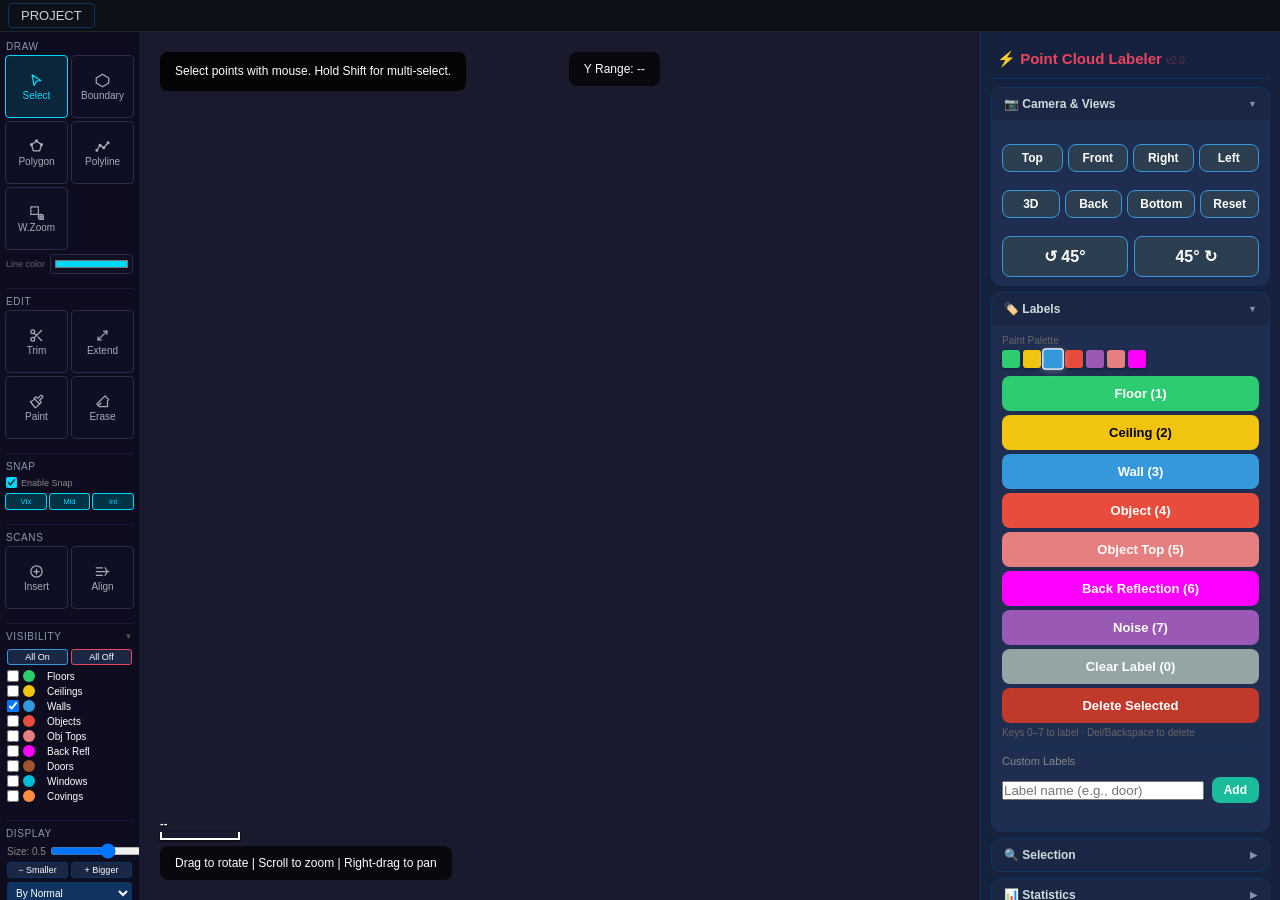
==== tools/server/PointCloudLabeler.html @ 6cadb37b "Replace vertex dots with circle+center-dot sprites Each guide vertex is now a canvas-rendered circle" ====
<!DOCTYPE html>
<html lang="en">
<head>
    <meta charset="UTF-8">
    <meta name="viewport" content="width=device-width, initial-scale=1.0">
    <title>LiDAR Point Cloud Labeler v2.0</title>
    <style>
        * { margin: 0; padding: 0; box-sizing: border-box; }
        body {
            font-family: -apple-system, BlinkMacSystemFont, 'Segoe UI', Roboto, sans-serif;
            background: #1a1a2e;
            color: #fff;
            overflow: hidden;
        }
        #container { display: flex; height: calc(100vh - 32px); }

        /* ── Top Menu Bar ─────────────────────────────────────────── */
        #top-menu-bar {
            height: 32px;
            background: #0d1117;
            border-bottom: 1px solid #21262d;
            display: flex;
            align-items: center;
            padding: 0 4px;
            font-size: 13px;
            user-select: none;
            z-index: 600;
        }
        .menu-item {
            position: relative;
            padding: 4px 12px;
            color: #c9d1d9;
            cursor: pointer;
            border-radius: 4px;
        }
        .menu-item:hover, .menu-item.open {
            background: #21262d;
            color: #fff;
        }
        .menu-dropdown {
            display: none;
            position: absolute;
            top: 100%;
            left: 0;
            min-width: 220px;
            background: #161b22;
            border: 1px solid #30363d;
            border-radius: 6px;
            padding: 4px 0;
            box-shadow: 0 8px 24px rgba(0,0,0,0.5);
            z-index: 700;
        }
        .menu-item.open .menu-dropdown { display: block; }
        .menu-dropdown-item {
            display: flex;
            justify-content: space-between;
            align-items: center;
            padding: 6px 16px;
            color: #c9d1d9;
            cursor: pointer;
            font-size: 12px;
            white-space: nowrap;
        }
        .menu-dropdown-item:hover { background: #1f6feb; color: #fff; }
        .menu-dropdown-item:active { background: #1a5ccf; }
        .menu-dropdown-item .shortcut { color: #6e7681; font-size: 11px; margin-left: 24px; }
        .menu-dropdown-item:hover .shortcut { color: rgba(255,255,255,0.7); }
        .menu-sep { height: 1px; background: #21262d; margin: 4px 0; }
        .menu-dropdown-item.disabled { color: #484f58; pointer-events: none; }

        /* ── Drawing context menu ─────────────────────────────────── */
        #draw-ctx-menu {
            display: none;
            position: fixed;
            background: #161b22;
            border: 1px solid #30363d;
            border-radius: 6px;
            padding: 4px 0;
            z-index: 800;
            box-shadow: 0 6px 20px rgba(0,0,0,0.6);
            min-width: 160px;
        }
        #draw-ctx-menu .ctx-item {
            padding: 7px 16px;
            font-size: 12px;
            color: #c9d1d9;
            cursor: pointer;
        }
        #draw-ctx-menu .ctx-item:hover { background: #1f6feb; color: #fff; }
        #draw-ctx-menu .ctx-sep { height: 1px; background: #21262d; margin: 3px 0; }

        /* ── Window zoom rectangle ─────────────────────────────────── */
        #wz-rect {
            display: none;
            position: fixed;
            border: 2px dashed #00d9ff;
            background: rgba(0,217,255,0.08);
            pointer-events: none;
            z-index: 500;
        }
        #viewer { flex: 1; position: relative; }
        #sidebar {
            width: 300px;
            background: #16213e;
            padding: 20px;
            overflow-y: auto;
            border-left: 1px solid #0f3460;
        }
        h1 { font-size: 18px; margin-bottom: 20px; color: #e94560; }
        h2 { font-size: 14px; margin: 20px 0 10px; color: #888; text-transform: uppercase; }

        .btn {
            display: block;
            width: 100%;
            padding: 10px;
            margin: 6px 0;
            border: none;
            border-radius: 8px;
            cursor: pointer;
            font-size: 13px;
            font-weight: 600;
            transition: transform 0.1s, box-shadow 0.1s;
        }
        .btn:hover { transform: translateY(-2px); box-shadow: 0 4px 12px rgba(0,0,0,0.3); }
        .btn:active { transform: translateY(0); }
        .btn-small {
            display: inline-block;
            width: auto;
            padding: 6px 12px;
            margin: 3px;
            font-size: 12px;
        }

        .btn-floor { background: #2ecc71; color: #fff; }
        .btn-ceiling { background: #f1c40f; color: #000; }
        .btn-wall { background: #3498db; color: #fff; }
        .btn-object { background: #e74c3c; color: #fff; }
        .btn-objecttop { background: #e68080; color: #fff; }
        .btn-backreflection { background: #ff00ff; color: #fff; }
        .btn-noise { background: #9b59b6; color: #fff; }
        .btn-unlabeled { background: #95a5a6; color: #fff; }
        .btn-custom { background: #1abc9c; color: #fff; }

        .btn-action { background: #0f3460; color: #fff; border: 1px solid #e94560; }
        .btn-view { background: #2c3e50; color: #fff; border: 1px solid #3498db; }
        .btn-file { background: #e94560; color: #fff; }
        .btn-delete { background: #c0392b; color: #fff; }

        .stats {
            background: #0f3460;
            padding: 12px;
            border-radius: 8px;
            margin: 15px 0;
            font-size: 12px;
        }
        .stats div {
            display: flex;
            justify-content: space-between;
            padding: 4px 0;
            border-bottom: 1px solid #16213e;
        }
        .stats div:last-child { border: none; }

        .color-dot {
            display: inline-block;
            width: 12px;
            height: 12px;
            border-radius: 50%;
            margin-right: 8px;
        }

        #dropzone {
            border: 2px dashed #e94560;
            border-radius: 12px;
            padding: 20px;
            text-align: center;
            margin-bottom: 15px;
            cursor: pointer;
            transition: background 0.2s;
        }
        #dropzone:hover { background: rgba(233, 69, 96, 0.1); }
        #dropzone.dragover { background: rgba(233, 69, 96, 0.2); }

        #info {
            position: absolute;
            bottom: 20px;
            left: 20px;
            background: rgba(0,0,0,0.7);
            padding: 10px 15px;
            border-radius: 8px;
            font-size: 12px;
        }

        #selection-info {
            position: absolute;
            top: 20px;
            left: 20px;
            background: rgba(0,0,0,0.85);
            padding: 10px 15px;
            border-radius: 8px;
            font-size: 12px;
            max-width: 320px;
            line-height: 1.6;
        }
        #selection-info .diag-row {
            display: flex;
            justify-content: space-between;
            gap: 12px;
            border-bottom: 1px solid rgba(255,255,255,0.1);
            padding: 2px 0;
        }
        #selection-info .diag-row:last-child { border-bottom: none; }
        #selection-info .diag-key { color: #888; }
        #selection-info .diag-val { color: #fff; font-family: monospace; }
        #selection-info .diag-warn { color: #e74c3c; font-family: monospace; }
        #selection-info .diag-ok   { color: #2ecc71; font-family: monospace; }
        #diag-copy {
            margin-top: 6px;
            padding: 4px 10px;
            background: #0f3460;
            border: 1px solid #3498db;
            border-radius: 4px;
            color: #fff;
            font-size: 11px;
            cursor: pointer;
            width: 100%;
        }
        #diag-copy:hover { background: #3498db; }

        /* Orthographic view badge */
        #ortho-badge {
            position: absolute;
            top: 20px;
            left: 50%;
            transform: translateX(-50%);
            background: rgba(52,152,219,0.85);
            color: #fff;
            padding: 4px 14px;
            border-radius: 12px;
            font-size: 12px;
            font-weight: 600;
            display: none;
            pointer-events: auto;
            cursor: pointer;
            user-select: none;
            gap: 8px;
            align-items: center;
        }
        #ortho-badge:hover { background: rgba(52,152,219,1); }
        #view-lock-icon { font-size: 14px; }

        /* Scale bar */
        #scale-bar {
            position: absolute;
            bottom: 60px;
            left: 20px;
            display: flex;
            flex-direction: column;
            align-items: flex-start;
            gap: 3px;
            pointer-events: none;
        }
        #scale-bar-label {
            color: #fff;
            font-size: 11px;
            font-weight: 600;
            text-shadow: 0 1px 3px rgba(0,0,0,0.9);
        }
        #scale-bar-line {
            height: 8px;
            border: 2px solid #fff;
            border-top: none;
            box-shadow: 0 1px 3px rgba(0,0,0,0.9);
            min-width: 40px;
        }

        #height-info {
            position: absolute;
            top: 20px;
            right: 320px;
            background: rgba(0,0,0,0.7);
            padding: 10px 15px;
            border-radius: 8px;
            font-size: 12px;
        }

        .input-group {
            margin: 10px 0;
        }
        .input-group label {
            display: block;
            margin-bottom: 5px;
            font-size: 12px;
            color: #888;
        }
        .input-group input[type="text"],
        .input-group input[type="number"] {
            width: 100%;
            padding: 8px;
            border: 1px solid #0f3460;
            border-radius: 4px;
            background: #0f3460;
            color: #fff;
            font-size: 13px;
        }
        .input-group input[type="range"] {
            width: 100%;
        }
        .input-row {
            display: flex;
            gap: 8px;
            align-items: center;
        }
        .input-row input {
            flex: 1;
        }
        .input-row button {
            flex-shrink: 0;
        }

        .view-buttons {
            display: grid;
            grid-template-columns: repeat(4, 1fr);
            gap: 5px;
            margin: 10px 0;
        }

        .custom-labels-list {
            max-height: 120px;
            overflow-y: auto;
            margin: 10px 0;
        }
        .custom-label-item {
            display: flex;
            justify-content: space-between;
            align-items: center;
            padding: 5px 8px;
            background: #0f3460;
            border-radius: 4px;
            margin: 4px 0;
            font-size: 12px;
        }
        .custom-label-item button {
            background: none;
            border: none;
            color: #e94560;
            cursor: pointer;
            padding: 2px 6px;
        }

        #file-input { display: none; }

        .keyboard-hint {
            font-size: 10px;
            color: #666;
            margin-top: 3px;
        }

        .section-collapsible {
            cursor: pointer;
        }
        .section-collapsible:after {
            content: ' ▼';
            font-size: 10px;
        }

        /* Build Status Styles */
        .build-status {
            background: #0f3460;
            padding: 12px;
            border-radius: 8px;
            margin: 10px 0;
            font-size: 12px;
        }
        .build-status.success {
            border-left: 4px solid #2ecc71;
        }
        .build-status.failed {
            border-left: 4px solid #e74c3c;
        }
        .build-status.loading {
            border-left: 4px solid #f1c40f;
        }
        .build-status-header {
            display: flex;
            justify-content: space-between;
            align-items: center;
            margin-bottom: 8px;
        }
        .build-status-badge {
            padding: 3px 8px;
            border-radius: 4px;
            font-weight: bold;
            font-size: 11px;
        }
        .build-status-badge.success {
            background: #2ecc71;
            color: #000;
        }
        .build-status-badge.failed {
            background: #e74c3c;
            color: #fff;
        }
        .build-errors {
            background: #1a1a2e;
            padding: 10px;
            border-radius: 4px;
            margin-top: 10px;
            max-height: 200px;
            overflow-y: auto;
            font-family: monospace;
            font-size: 11px;
            white-space: pre-wrap;
            word-break: break-all;
        }
        .build-error-line {
            color: #e74c3c;
            padding: 2px 0;
            border-bottom: 1px solid #0f3460;
        }
        .build-error-line:last-child {
            border-bottom: none;
        }
        .build-info-row {
            display: flex;
            justify-content: space-between;
            padding: 3px 0;
            color: #888;
        }
        .build-info-row span:last-child {
            color: #fff;
        }

        /* ── Photogrammetry Panel ─────────────────────────────── */
        #photo-panel {
            margin-top: 4px;
        }
        .photo-filmstrip {
            display: flex;
            flex-wrap: wrap;
            gap: 4px;
            margin: 10px 0;
            max-height: 220px;
            overflow-y: auto;
            padding: 4px;
            background: #0f3460;
            border-radius: 8px;
        }
        .photo-filmstrip img {
            width: 58px;
            height: 58px;
            object-fit: cover;
            border-radius: 4px;
            cursor: pointer;
            border: 2px solid transparent;
            transition: border-color 0.15s;
            flex-shrink: 0;
        }
        .photo-filmstrip img:hover  { border-color: #3498db; }
        .photo-filmstrip img.active { border-color: #e94560; }
        .photo-preview-wrap {
            position: relative;
            margin: 8px 0;
            background: #0f3460;
            border-radius: 8px;
            overflow: hidden;
            display: none;
        }
        .photo-preview-wrap img {
            width: 100%;
            display: block;
            border-radius: 8px;
        }
        .photo-preview-label {
            position: absolute;
            bottom: 6px;
            left: 8px;
            background: rgba(0,0,0,0.7);
            color: #fff;
            font-size: 10px;
            padding: 2px 6px;
            border-radius: 4px;
        }
        .photo-toggle-row {
            display: flex;
            align-items: center;
            gap: 8px;
            font-size: 12px;
            margin: 6px 0;
            cursor: pointer;
        }
        .photo-badge {
            background: #e94560;
            color: #fff;
            font-size: 10px;
            font-weight: 700;
            padding: 2px 7px;
            border-radius: 10px;
            margin-left: 6px;
        }

        /* ── Nudge Panel ──────────────────────────────────────── */
        #nudge-panel {
            display: none;
            position: absolute;
            bottom: 90px;
            left: 20px;
            background: rgba(8,12,28,0.96);
            border: 1px solid #0f3460;
            border-radius: 10px;
            padding: 10px 12px;
            z-index: 200;
            pointer-events: auto;
            user-select: none;
            min-width: 160px;
        }
        #nudge-panel .np-title {
            font-size: 10px;
            color: #555;
            text-transform: uppercase;
            letter-spacing: 0.07em;
            margin-bottom: 8px;
        }
        #nudge-panel .np-scan-row {
            display: flex;
            gap: 4px;
            margin-bottom: 8px;
        }
        #nudge-panel .np-scan-btn {
            flex: 1 0 auto;
            min-width: 50px;
            padding: 4px 6px;
            font-size: 10px;
            border-radius: 4px;
            border: 1px solid #1a2744;
            background: #0f1a30;
            color: #888;
            cursor: pointer;
            text-align: center;
            transition: all 0.15s;
        }
        #nudge-panel .np-scan-btn.active {
            border-color: #00d9ff;
            color: #00d9ff;
            background: rgba(0,217,255,0.08);
        }
        #nudge-panel .np-step-row {
            display: flex;
            gap: 3px;
            margin-bottom: 10px;
        }
        #nudge-panel .np-step-btn {
            flex: 1;
            padding: 3px 4px;
            font-size: 9px;
            border-radius: 4px;
            border: 1px solid #1a2744;
            background: #0f1a30;
            color: #666;
            cursor: pointer;
            text-align: center;
        }
        #nudge-panel .np-step-btn.active {
            border-color: #f39c12;
            color: #f39c12;
        }
        #nudge-panel .np-rot-btn {
            flex: 1;
            padding: 3px 4px;
            font-size: 9px;
            border-radius: 4px;
            border: 1px solid #1a2744;
            background: #0f1a30;
            color: #666;
            cursor: pointer;
            text-align: center;
        }
        #nudge-panel .np-rot-btn.active {
            border-color: #38bdf8;
            color: #38bdf8;
        }
        /* D-pad */
        .dpad {
            display: grid;
            grid-template-columns: repeat(3, 36px);
            grid-template-rows: repeat(3, 36px);
            gap: 3px;
            justify-content: center;
        }
        .dpad-btn {
            width: 36px; height: 36px;
            display: flex; align-items: center; justify-content: center;
            background: #1a2744;
            border: 1px solid #0f3460;
            border-radius: 6px;
            cursor: pointer;
            font-size: 15px;
            color: #aaa;
            transition: background 0.1s, border-color 0.1s;
        }
        .dpad-btn:hover  { background: #2a3a5a; border-color: #00d9ff; color: #fff; }
        .dpad-btn:active { background: rgba(0,217,255,0.2); }
        .dpad-center {
            background: #0d0d1f;
            border-color: #0d0d1f;
            color: #333;
            cursor: default;
            font-size: 9px;
        }
        .dpad-center:hover { background: #0d0d1f; border-color: #0d0d1f; color: #333; }

        /* ── Left Toolbar (rug-project square style) ─────────── */
        #left-toolbar {
            width: 140px;
            background: #0d0d1f;
            border-right: 1px solid #1a1a3a;
            display: flex;
            flex-direction: column;
            align-items: stretch;
            padding: 6px 5px 12px;
            flex-shrink: 0;
            z-index: 10;
            overflow-y: auto;
        }
        .tool-section-label {
            font-size: 10px;
            color: #8899aa;
            text-transform: uppercase;
            letter-spacing: 0.06em;
            padding: 7px 1px 3px;
            border-top: 1px solid #1a1a3a;
            margin-top: 4px;
        }
        .tool-section-label:first-child { border-top: none; margin-top: 0; padding-top: 3px; }
        .tools-grid {
            display: grid;
            grid-template-columns: repeat(2, 1fr);
            gap: 3px;
        }
        .tool-btn {
            aspect-ratio: 1;
            display: flex;
            flex-direction: column;
            align-items: center;
            justify-content: center;
            background: #0f0f23;
            border: 1px solid #2a2a4a;
            border-radius: 4px;
            cursor: pointer;
            color: #aab;
            font-size: 10px;
            padding: 3px 2px;
            gap: 2px;
            transition: background 0.12s, border-color 0.12s, color 0.12s;
            user-select: none;
            position: relative;
            min-height: 42px;
        }
        .tool-btn svg { width: 15px; height: 15px; flex-shrink: 0; }
        .tool-btn:hover { background: #1e3a5f; border-color: #00d9ff; color: #fff; }
        .tool-btn.active { background: rgba(0,217,255,0.12); color: #00d9ff; border-color: #00d9ff; }
        .tool-btn::after {
            content: attr(title);
            position: absolute;
            left: calc(100% + 8px); top: 50%;
            transform: translateY(-50%);
            background: rgba(0,0,0,0.92);
            color: #fff;
            font-size: 11px;
            padding: 4px 9px;
            border-radius: 5px;
            white-space: nowrap;
            pointer-events: none;
            opacity: 0;
            transition: opacity 0.15s;
            z-index: 1000;
            border: 1px solid rgba(0,217,255,0.3);
        }
        .tool-btn:hover::after { opacity: 1; }
        .tool-separator { height: 1px; background: #1a1a3a; margin: 5px 0; }
        /* Snap section */
        .snap-row {
            display: flex;
            align-items: center;
            gap: 4px;
            font-size: 9px;
            color: #888;
            padding: 2px 1px;
            cursor: pointer;
            margin-bottom: 3px;
        }
        .snap-row input { width: 11px; height: 11px; accent-color: #00d9ff; cursor: pointer; flex-shrink: 0; }
        .snap-opts { display: flex; gap: 2px; }
        .snap-opt {
            flex: 1;
            padding: 3px 1px;
            background: #0f0f23;
            border: 1px solid #2a2a4a;
            border-radius: 3px;
            font-size: 7.5px;
            color: #777;
            text-align: center;
            cursor: pointer;
            transition: background 0.12s, border-color 0.12s, color 0.12s;
            user-select: none;
        }
        .snap-opt:hover { background: #1e3a5f; border-color: #00d9ff; color: #fff; }
        .snap-opt.active { background: #003344; border-color: #00d9ff; color: #00d9ff; }
        /* Paint label swatches — 2-col grid, square with rounded corners */
        #paint-palette { display: flex; gap: 3px; margin-top: 2px; flex-wrap: wrap; }
        .paint-swatch {
            width: 18px; height: 18px;
            border-radius: 3px;
            border: 1.5px solid transparent;
            box-shadow: 0 1px 3px rgba(0,0,0,0.4);
            cursor: pointer;
            transition: transform 0.12s, border-color 0.12s;
        }
        .paint-swatch:hover  { transform: scale(1.15); }
        .paint-swatch.active { border-color: #fff; transform: scale(1.2); box-shadow: 0 1px 6px rgba(255,255,255,0.3); }

        /* ── Collapsible Cards ─────────────────────────────────── */
        #sidebar {
            padding: 10px 10px 20px;
        }
        .sidebar-title {
            font-size: 15px;
            font-weight: 700;
            color: #e94560;
            padding: 8px 6px 10px;
            border-bottom: 1px solid #0f3460;
            margin-bottom: 8px;
        }
        .card {
            background: #1e2d50;
            border-radius: 10px;
            margin-bottom: 6px;
            overflow: hidden;
            border: 1px solid #0f3460;
        }
        .card-header {
            display: flex;
            justify-content: space-between;
            align-items: center;
            padding: 9px 12px;
            cursor: pointer;
            font-size: 12px;
            font-weight: 600;
            color: #cdd;
            user-select: none;
            background: #1a2744;
            transition: background 0.15s;
        }
        .card-header:hover { background: #223060; }
        .card-icon {
            font-size: 9px;
            opacity: 0.6;
            transition: transform 0.2s;
        }
        .card-body {
            padding: 10px 10px 4px;
        }
        .card-body .btn { margin: 4px 0; }
        .card-body .input-group { margin: 6px 0; }
    </style>
</head>
<body>
    <!-- Top Menu Bar -->
    <div id="top-menu-bar">
        <div class="menu-item" onclick="toggleMenu(this)" style="border:1px solid #0f3460;margin:2px 4px;">
            PROJECT
            <div class="menu-dropdown" onclick="event.stopPropagation()">
                <div class="menu-dropdown-item" onclick="closeMenus(); closeProject()">
                    <span>New / Close</span>
                </div>
                <div class="menu-sep"></div>
                <div class="menu-dropdown-item" onclick="closeMenus(); document.getElementById('open-file-input').click()">
                    <span>Open Local…</span><span class="shortcut">Ctrl+O</span>
                </div>
                <div class="menu-dropdown-item" onclick="closeMenus(); showOpenFromServer()">
                    <span>Open from Server…</span>
                </div>
                <div class="menu-sep"></div>
                <div class="menu-dropdown-item" onclick="closeMenus(); saveLocal()">
                    <span>Save Local</span><span class="shortcut">Ctrl+S</span>
                </div>
                <div class="menu-dropdown-item" onclick="closeMenus(); saveToServer()">
                    <span>Save to Server</span><span class="shortcut">Ctrl+Shift+S</span>
                </div>
                <div class="menu-dropdown-item" onclick="closeMenus(); saveToServerAs()">
                    <span>Save to Server As…</span>
                </div>
                <div class="menu-sep"></div>
                <div class="menu-dropdown-item" onclick="closeMenus(); exportGLB()">
                    <span>Export Mesh (.glb)</span>
                </div>
                <div class="menu-dropdown-item" onclick="closeMenus(); exportLabeled()">
                    <span>Export Labeled JSON</span>
                </div>
                <div class="menu-dropdown-item" onclick="closeMenus(); exportForTraining()">
                    <span>Export for ML Training</span>
                </div>
                <div class="menu-sep"></div>
                <div class="menu-dropdown-item" onclick="closeMenus(); showFileManager()">
                    <span>File Manager…</span>
                </div>
            </div>
        </div>
        <div style="flex:1"></div>
        <div id="top-filename" style="font-size:11px;color:#6e7681;padding-right:12px;"></div>
    </div>
    <input type="file" id="open-file-input" accept=".json" style="display:none" />
    <!-- Drawing right-click context menu -->
    <div id="draw-ctx-menu"></div>
    <!-- Window zoom selection rectangle -->
    <div id="wz-rect"></div>
    <div id="container">
        <!-- Left Toolbar -->
        <div id="left-toolbar">
            <!-- Draw Tools -->
            <div class="tool-section-label">Draw</div>
            <div class="tools-grid">
                <div class="tool-btn active" id="tool-select" onclick="setTool('select')" title="Select (V)">
                    <svg viewBox="0 0 24 24" fill="none" stroke="currentColor" stroke-width="2" stroke-linecap="round" stroke-linejoin="round"><path d="M5 3l14 9-7 1-4 7z"/></svg>
                    Select
                </div>
                <div class="tool-btn" id="tool-construct" onclick="setTool('construct')" title="Boundary (C)">
                    <svg viewBox="0 0 24 24" fill="none" stroke="currentColor" stroke-width="2" stroke-linecap="round" stroke-linejoin="round"><polygon points="12,2 22,8 22,16 12,22 2,16 2,8"/></svg>
                    Boundary
                </div>
                <div class="tool-btn" id="tool-polygon" onclick="setTool('polygon')" title="Guide Polygon (G)">
                    <svg viewBox="0 0 24 24" fill="none" stroke="currentColor" stroke-width="2" stroke-linecap="round" stroke-linejoin="round"><polygon points="12,3 20,9 17,19 7,19 4,9"/><circle cx="12" cy="3" r="1.5" fill="currentColor"/><circle cx="20" cy="9" r="1.5" fill="currentColor"/><circle cx="4" cy="9" r="1.5" fill="currentColor"/></svg>
                    Polygon
                </div>
                <div class="tool-btn" id="tool-polyline" onclick="setTool('polyline')" title="Guide Line (L)">
                    <svg viewBox="0 0 24 24" fill="none" stroke="currentColor" stroke-width="2" stroke-linecap="round" stroke-linejoin="round"><polyline points="3,18 8,10 14,14 21,6"/><circle cx="3" cy="18" r="1.5" fill="currentColor"/><circle cx="8" cy="10" r="1.5" fill="currentColor"/><circle cx="14" cy="14" r="1.5" fill="currentColor"/><circle cx="21" cy="6" r="1.5" fill="currentColor"/></svg>
                    Polyline
                </div>
                <div class="tool-btn" id="tool-windowzoom" onclick="setTool('windowzoom')" title="Window Zoom (W) — drag a rectangle to zoom in">
                    <svg viewBox="0 0 24 24" fill="none" stroke="currentColor" stroke-width="2" stroke-linecap="round" stroke-linejoin="round"><rect x="3" y="3" width="12" height="12" stroke-dasharray="3,2"/><circle cx="19" cy="19" r="4"/><line x1="21.5" y1="21.5" x2="23" y2="23"/><line x1="17" y1="19" x2="21" y2="19"/><line x1="19" y1="17" x2="19" y2="21"/></svg>
                    W.Zoom
                </div>
            </div>

            <!-- Guide line color picker -->
            <div style="display:flex;align-items:center;gap:5px;margin-top:4px;padding:0 1px;">
                <label for="guide-color-picker" style="font-size:9px;color:#666;white-space:nowrap;">Line color</label>
                <input type="color" id="guide-color-picker" value="#00d9ff"
                       onchange="setGuideColor(this.value)"
                       title="Guide line color"
                       style="flex:1;height:20px;border:1px solid #2a2a4a;border-radius:3px;padding:1px 2px;background:#0f0f23;cursor:pointer;">
            </div>

            <div class="tool-separator"></div>

            <!-- Edit Tools -->
            <div class="tool-section-label">Edit</div>
            <div class="tools-grid">
                <div class="tool-btn" id="tool-trim" onclick="setTool('trim')" title="Trim Guide (T)">
                    <svg viewBox="0 0 24 24" fill="none" stroke="currentColor" stroke-width="2" stroke-linecap="round" stroke-linejoin="round"><circle cx="6" cy="6" r="3"/><circle cx="6" cy="18" r="3"/><line x1="20" y1="4" x2="8.12" y2="15.88"/><line x1="14.47" y1="14.48" x2="20" y2="20"/><line x1="8.12" y1="8.12" x2="12" y2="12"/></svg>
                    Trim
                </div>
                <div class="tool-btn" id="tool-extend" onclick="setTool('extend')" title="Extend Guide (X)">
                    <svg viewBox="0 0 24 24" fill="none" stroke="currentColor" stroke-width="2" stroke-linecap="round" stroke-linejoin="round"><line x1="5" y1="19" x2="19" y2="5"/><polyline points="14,5 19,5 19,10"/><polyline points="5,14 5,19 10,19"/></svg>
                    Extend
                </div>
                <div class="tool-btn" id="tool-paint" onclick="setTool('paint')" title="Paint Label (P)">
                    <svg viewBox="0 0 24 24" fill="none" stroke="currentColor" stroke-width="2" stroke-linecap="round" stroke-linejoin="round"><path d="M18.37 2.63 14 7l-1.59-1.59a2 2 0 0 0-2.82 0L8 7l9 9 1.59-1.59a2 2 0 0 0 0-2.82L17 10l4.37-4.37a2.121 2.121 0 1 0-3-3z"/><path d="M9 8c-2 3-4 3.5-7 4l8 10c2-1 6-5 6-7"/></svg>
                    Paint
                </div>
                <div class="tool-btn" id="tool-erase" onclick="setTool('erase')" title="Erase (E)">
                    <svg viewBox="0 0 24 24" fill="none" stroke="currentColor" stroke-width="2" stroke-linecap="round" stroke-linejoin="round"><path d="M20 20H7L3 16l13-13 6 6-2 2Z"/><path d="m6.5 17.5 3-3"/></svg>
                    Erase
                </div>
            </div>

            <div class="tool-separator"></div>

            <!-- Snap -->
            <div class="tool-section-label">Snap</div>
            <label class="snap-row">
                <input type="checkbox" id="snap-toggle" checked onchange="snapEnabled=this.checked">
                <span>Enable Snap</span>
            </label>
            <div class="snap-opts">
                <div class="snap-opt active" id="snap-vertex"    onclick="toggleSnapType('vertex')"    title="Snap to point cloud vertices">Vtx</div>
                <div class="snap-opt active" id="snap-midpoint"  onclick="toggleSnapType('midpoint')"  title="Snap to guide line midpoints">Mid</div>
                <div class="snap-opt active" id="snap-intersect" onclick="toggleSnapType('intersect')" title="Snap to guide intersections">Int</div>
            </div>

            <div class="tool-separator"></div>

            <!-- Scans -->
            <div class="tool-section-label">Scans</div>
            <div class="tools-grid">
                <div class="tool-btn" id="tool-insert-scan"
                     onclick="showInsertOptions(event)"
                     title="Insert Scan — overlay a second scan on top of the current one">
                    <svg viewBox="0 0 24 24" fill="none" stroke="currentColor" stroke-width="2" stroke-linecap="round" stroke-linejoin="round"><circle cx="12" cy="12" r="9"/><line x1="12" y1="8" x2="12" y2="16"/><line x1="8" y1="12" x2="16" y2="12"/></svg>
                    Insert
                </div>
                <div class="tool-btn" id="tool-align-scan"
                     onclick="enterAlignMode()"
                     title="Align Scans — pick matching edges to align inserted scan to reference">
                    <svg viewBox="0 0 24 24" fill="none" stroke="currentColor" stroke-width="2" stroke-linecap="round" stroke-linejoin="round"><path d="M2 12h20M2 6h10M2 18h10M16 6l4 6-4 6"/></svg>
                    Align
                </div>
            </div>
            <input type="file" id="insert-file-input" accept=".json" style="display:none" />

            <!-- Visibility (collapsible) -->
            <div class="tool-separator"></div>
            <div class="tool-section-label" onclick="toggleVisPanel()" style="cursor:pointer;display:flex;justify-content:space-between;align-items:center;">
                <span>Visibility</span>
                <span id="vis-toggle-icon" style="font-size:8px;color:#555;">&#x25BC;</span>
            </div>
            <div id="vis-panel" style="padding:4px 2px;display:flex;flex-direction:column;gap:3px;font-size:10px;">
                <div style="display:flex;gap:3px;margin-bottom:2px;">
                    <button onclick="toggleAllVisibility(true)" style="flex:1;padding:2px 4px;font-size:9px;background:#1a2744;color:#fff;border:1px solid #3498db;border-radius:3px;cursor:pointer;">All On</button>
                    <button onclick="toggleAllVisibility(false)" style="flex:1;padding:2px 4px;font-size:9px;background:#1a2744;color:#fff;border:1px solid #e94560;border-radius:3px;cursor:pointer;">All Off</button>
                </div>
                <label style="display:flex;align-items:center;gap:4px;cursor:pointer;"><input type="checkbox" id="show-floors" onchange="updateVisibility()" style="width:12px;height:12px;"><span class="color-dot" style="background:#2ecc71"></span>Floors</label>
                <label style="display:flex;align-items:center;gap:4px;cursor:pointer;"><input type="checkbox" id="show-ceilings" onchange="updateVisibility()" style="width:12px;height:12px;"><span class="color-dot" style="background:#f1c40f"></span>Ceilings</label>
                <label style="display:flex;align-items:center;gap:4px;cursor:pointer;"><input type="checkbox" id="show-walls" checked onchange="updateVisibility()" style="width:12px;height:12px;"><span class="color-dot" style="background:#3498db"></span>Walls</label>
                <label style="display:flex;align-items:center;gap:4px;cursor:pointer;"><input type="checkbox" id="show-objects" onchange="updateVisibility()" style="width:12px;height:12px;"><span class="color-dot" style="background:#e74c3c"></span>Objects</label>
                <label style="display:flex;align-items:center;gap:4px;cursor:pointer;"><input type="checkbox" id="show-objecttops" onchange="updateVisibility()" style="width:12px;height:12px;"><span class="color-dot" style="background:#e68080"></span>Obj Tops</label>
                <label style="display:flex;align-items:center;gap:4px;cursor:pointer;"><input type="checkbox" id="show-backreflections" onchange="updateVisibility()" style="width:12px;height:12px;"><span class="color-dot" style="background:#ff00ff"></span>Back Refl</label>
                <label style="display:flex;align-items:center;gap:4px;cursor:pointer;"><input type="checkbox" id="show-doors" onchange="updateVisibility()" style="width:12px;height:12px;"><span class="color-dot" style="background:#A0522D"></span>Doors</label>
                <label style="display:flex;align-items:center;gap:4px;cursor:pointer;"><input type="checkbox" id="show-windows" onchange="updateVisibility()" style="width:12px;height:12px;"><span class="color-dot" style="background:#00BCD4"></span>Windows</label>
                <label style="display:flex;align-items:center;gap:4px;cursor:pointer;"><input type="checkbox" id="show-covings" onchange="updateVisibility()" style="width:12px;height:12px;"><span class="color-dot" style="background:#FF8C42"></span>Covings</label>
            </div>

            <!-- Display -->
            <div class="tool-separator"></div>
            <div class="tool-section-label">Display</div>
            <div style="padding:2px 2px;font-size:10px;">
                <div style="display:flex;align-items:center;gap:4px;margin-bottom:4px;">
                    <span style="color:#888;white-space:nowrap;">Size: <span id="size-value">0.5</span></span>
                    <input type="range" id="size-slider" min="0.1" max="1" step="0.05" value="0.5" onchange="updatePointSize(this.value)" style="flex:1;height:14px;">
                </div>
                <div style="display:flex;gap:3px;margin-bottom:4px;">
                    <button onclick="decreasePointSize()" style="flex:1;padding:2px 4px;font-size:9px;background:#1a2744;color:#fff;border:1px solid #0f3460;border-radius:3px;cursor:pointer;">− Smaller</button>
                    <button onclick="increasePointSize()" style="flex:1;padding:2px 4px;font-size:9px;background:#1a2744;color:#fff;border:1px solid #0f3460;border-radius:3px;cursor:pointer;">+ Bigger</button>
                </div>
                <select id="color-mode" onchange="updateColorMode(this.value)" style="width:100%;padding:4px;background:#0f3460;color:#fff;border:1px solid #0f3460;border-radius:3px;font-size:10px;">
                    <option value="label">By Label</option>
                    <option value="normal" selected>By Normal</option>
                    <option value="height">By Height</option>
                    <option value="rgb">Original Colors</option>
                    <option value="scan">By Scan</option>
                    <option value="distance">By Camera Distance</option>
                </select>
                <div id="scan-color-list" style="display:none;margin-top:4px;"></div>
                <div id="distance-controls" style="display:none;margin-top:4px;">
                    <div style="display:flex;align-items:center;gap:4px;">
                        <span style="font-size:9px;color:#888;white-space:nowrap;">Max dist:</span>
                        <input type="range" id="dist-slider" min="0" max="10" step="0.1" value="10"
                               oninput="updateDistanceFilter(this.value)" style="flex:1;height:14px;">
                        <span id="dist-value" style="font-size:10px;color:#00d9ff;min-width:36px;">10.0 m</span>
                    </div>
                    <div style="font-size:9px;color:#666;margin-top:2px;">Hide points farther than this from camera</div>
                </div>
                <button onclick="toggleDensityLines()" style="width:100%;margin-top:6px;padding:5px 4px;font-size:10px;
                    background:#1a2744;color:#a78bfa;border:1px solid #7c3aed;border-radius:4px;cursor:pointer;"
                    title="Detect wall/edge ridges from top-down density and draw vertical lines">━ Density Lines</button>
            </div>
        </div>

        <div id="viewer">
            <!-- Alignment Panel -->
            <div id="align-panel" style="display:none;position:absolute;top:60px;left:20px;
                background:rgba(8,12,28,0.96);border:1px solid #00d9ff;border-radius:10px;
                padding:14px 16px;min-width:270px;z-index:200;font-size:12px;pointer-events:auto;">
                <div style="display:flex;justify-content:space-between;align-items:center;margin-bottom:10px;">
                    <span style="font-weight:700;color:#00d9ff;font-size:13px;">📐 Align Scans</span>
                    <span onclick="exitAlignMode()" style="cursor:pointer;color:#888;font-size:18px;line-height:1;">✕</span>
                </div>
                <div style="font-size:10px;color:#666;margin-bottom:8px;line-height:1.5;">
                    Pick matching edge points: 2 on the <span style="color:#2ecc71">reference</span>,
                    then 2 on the <span style="color:#f39c12">scan to align</span>.<br>
                    Repeat for 2–3 edges for best accuracy.
                </div>
                <div id="align-step-text" style="color:#fff;font-weight:600;margin-bottom:8px;padding:6px 8px;
                    background:#0f1a30;border-radius:5px;line-height:1.4;min-height:36px;"></div>
                <div id="align-edge-list" style="margin-bottom:8px;max-height:120px;overflow-y:auto;"></div>
                <div style="display:flex;gap:6px;margin-top:4px;">
                    <button id="align-apply-btn" onclick="computeAndApplyAlignment()"
                        style="flex:1;padding:7px;background:rgba(0,217,255,0.12);border:1px solid #00d9ff;
                               color:#00d9ff;border-radius:5px;cursor:pointer;font-size:12px;font-weight:600;">
                        ✓ Apply
                    </button>
                    <button onclick="exitAlignMode()"
                        style="flex:1;padding:7px;background:#1a2744;border:1px solid #e94560;
                               color:#e94560;border-radius:5px;cursor:pointer;font-size:12px;">
                        Cancel
                    </button>
                </div>
            </div>

            <div id="selection-info">Select points with mouse. Hold Shift for multi-select.</div>
            <div id="ortho-badge" onclick="toggleViewLock()" title="Click to toggle rotation lock">
                <span id="ortho-view-name">ORTHOGRAPHIC</span>
                &nbsp;<span id="view-lock-icon">🔒</span>
            </div>
            <div id="height-info">Y Range: <span id="y-range">--</span></div>
            <div id="info">Drag to rotate | Scroll to zoom | Right-drag to pan</div>
            <div id="scale-bar">
                <div id="scale-bar-label">--</div>
                <div id="scale-bar-line" style="width:80px"></div>
            </div>

            <!-- Fine-alignment nudge panel -->
            <div id="nudge-panel">
                <div class="np-title">Fine Tune ↕↔</div>

                <!-- Scan selector (dynamic, multi-select) -->
                <div id="nudge-scan-list" class="np-scan-row" style="flex-wrap:wrap;"></div>
                <div style="font-size:8px;color:#64748b;text-align:center;margin:2px 0;">Click to select &middot; Ctrl+click for multi-select</div>

                <!-- Step size -->
                <div class="np-step-row">
                    <div class="np-step-btn" data-step="0.005" onclick="setNudgeStep(0.005,this)">5mm</div>
                    <div class="np-step-btn active" data-step="0.02" onclick="setNudgeStep(0.02,this)">2cm</div>
                    <div class="np-step-btn" data-step="0.1"  onclick="setNudgeStep(0.1,this)">10cm</div>
                </div>

                <!-- D-pad -->
                <div class="dpad">
                    <div></div>
                    <div class="dpad-btn" onclick="nudgeScan(0,0,-1)" title="Forward (↑)">↑</div>
                    <div></div>
                    <div class="dpad-btn" onclick="nudgeScan(-1,0,0)" title="Left (←)">←</div>
                    <div class="dpad-btn dpad-center">XZ</div>
                    <div class="dpad-btn" onclick="nudgeScan(1,0,0)"  title="Right (→)">→</div>
                    <div></div>
                    <div class="dpad-btn" onclick="nudgeScan(0,0,1)"  title="Back (↓)">↓</div>
                    <div></div>
                </div>

                <!-- Y (elevation) row -->
                <div style="display:flex;gap:3px;margin-top:5px;">
                    <div class="dpad-btn" style="flex:1;border-radius:6px;"
                         onclick="nudgeScan(0,1,0)" title="Raise Y (Page Up)">Y ▲</div>
                    <div class="dpad-btn" style="flex:1;border-radius:6px;"
                         onclick="nudgeScan(0,-1,0)" title="Lower Y (Page Down)">Y ▼</div>
                </div>

                <!-- Rotation row -->
                <div style="margin-top:6px;">
                    <div style="font-size:9px;color:#94a3b8;text-align:center;margin-bottom:3px;">Rotate (Home / End)</div>
                    <div style="display:flex;gap:3px;">
                        <div class="dpad-btn" style="flex:1;border-radius:6px;"
                             onclick="rotateScan(-1)" title="Rotate Left (Home)">&#8634; CCW</div>
                        <div class="dpad-btn" style="flex:1;border-radius:6px;"
                             onclick="rotateScan(1)" title="Rotate Right (End)">CW &#8635;</div>
                    </div>
                </div>

                <!-- Rotation step -->
                <div class="np-step-row" style="margin-top:4px;">
                    <div class="np-rot-btn active" data-rot="1" onclick="setRotateStep(1,this)">1&deg;</div>
                    <div class="np-rot-btn" data-rot="5" onclick="setRotateStep(5,this)">5&deg;</div>
                    <div class="np-rot-btn" data-rot="15" onclick="setRotateStep(15,this)">15&deg;</div>
                    <div class="np-rot-btn" data-rot="45" onclick="setRotateStep(45,this)">45&deg;</div>
                </div>

                <!-- Align by wall edges -->
                <div style="margin-top:8px;border-top:1px solid #1a2744;padding-top:8px;">
                    <div class="dpad-btn" style="width:100%;border-radius:6px;background:#1a2744;border-color:#2563eb;color:#60a5fa;"
                         onclick="alignByWallEdges()" title="Align selected scans to reference by matching wall edges from top view">⬡ Align by Wall Edges</div>
                </div>

                <!-- Delete selected scans -->
                <div style="margin-top:4px;">
                    <div class="dpad-btn" style="width:100%;border-radius:6px;background:#7f1d1d;border-color:#991b1b;color:#fca5a5;"
                         onclick="deleteSelectedScans()" title="Delete selected scans">🗑 Delete Selected Scans</div>
                </div>
            </div>

            <!-- Insert options popup (From File / From Server) -->
            <div id="insert-options-popup" style="display:none;position:absolute;
                background:rgba(8,12,28,0.97);border:1px solid #0f3460;border-radius:8px;
                padding:6px;z-index:300;min-width:150px;box-shadow:0 4px 20px rgba(0,0,0,0.6);"
                onclick="event.stopPropagation()">
                <div onclick="document.getElementById('insert-file-input').click(); hideInsertOptions()"
                     style="padding:8px 12px;cursor:pointer;border-radius:5px;font-size:12px;color:#ccc;
                            display:flex;align-items:center;gap:8px;"
                     onmouseover="this.style.background='#1a2744'" onmouseout="this.style.background=''">
                    <svg width="14" height="14" viewBox="0 0 24 24" fill="none" stroke="currentColor" stroke-width="2"><path d="M14 2H6a2 2 0 00-2 2v16a2 2 0 002 2h12a2 2 0 002-2V8z"/><polyline points="14 2 14 8 20 8"/></svg>
                    From File
                </div>
                <div onclick="showServerScanPicker(); hideInsertOptions()"
                     style="padding:8px 12px;cursor:pointer;border-radius:5px;font-size:12px;color:#00d9ff;
                            display:flex;align-items:center;gap:8px;"
                     onmouseover="this.style.background='#1a2744'" onmouseout="this.style.background=''">
                    <svg width="14" height="14" viewBox="0 0 24 24" fill="none" stroke="currentColor" stroke-width="2"><rect x="2" y="3" width="20" height="14" rx="2"/><line x1="8" y1="21" x2="16" y2="21"/><line x1="12" y1="17" x2="12" y2="21"/></svg>
                    From Server
                </div>
            </div>

            <!-- Server scan picker modal -->
            <div id="server-scan-modal" style="display:none;position:absolute;inset:0;
                background:rgba(0,0,0,0.6);z-index:400;display:none;align-items:center;justify-content:center;">
                <div style="background:#0d1a2e;border:1px solid #00d9ff;border-radius:12px;
                            padding:20px;width:380px;max-height:70vh;display:flex;flex-direction:column;
                            box-shadow:0 8px 40px rgba(0,0,0,0.8);">
                    <div style="display:flex;justify-content:space-between;align-items:center;margin-bottom:14px;">
                        <span style="font-weight:700;color:#00d9ff;font-size:14px;">🌐 Insert from Server</span>
                        <span onclick="hideServerScanPicker()" style="cursor:pointer;color:#666;font-size:20px;line-height:1;">✕</span>
                    </div>
                    <div style="margin-bottom:10px;">
                        <select id="insert-project-select" onchange="loadInsertScans()"
                            style="width:100%;padding:6px 8px;background:#1a2744;color:#fff;border:1px solid #0f3460;border-radius:6px;font-size:12px;">
                            <option value="">All projects</option>
                        </select>
                    </div>
                    <div id="server-scan-status" style="font-size:12px;color:#888;margin-bottom:10px;">Loading scans…</div>
                    <div id="server-scan-list" style="overflow-y:auto;flex:1;display:flex;flex-direction:column;gap:6px;"></div>
                </div>
            </div>
        </div>
        <div id="sidebar">
            <div class="sidebar-title">⚡ Point Cloud Labeler <span style="font-size:10px;opacity:0.35;font-weight:400;">v2.0</span></div>

            <!-- Hidden file input + dropzone kept for JS compatibility -->
            <input type="file" id="file-input" accept=".json" style="display:none" />
            <div id="dropzone" style="display:none"></div>

            <!-- Display moved to left toolbar -->

            <!-- VIEWS -->
            <div class="card">
                <div class="card-header" onclick="toggleCard('views')">
                    <span>📷 Camera &amp; Views</span><span class="card-icon" id="card-icon-views">▼</span>
                </div>
                <div class="card-body" id="card-body-views">
                    <div class="view-buttons">
                        <button class="btn btn-view btn-small" onclick="setView('top')">Top</button>
                        <button class="btn btn-view btn-small" onclick="setView('front')">Front</button>
                        <button class="btn btn-view btn-small" onclick="setView('right')">Right</button>
                        <button class="btn btn-view btn-small" onclick="setView('left')">Left</button>
                    </div>
                    <div class="view-buttons">
                        <button class="btn btn-view btn-small" onclick="setView('perspective')">3D</button>
                        <button class="btn btn-view btn-small" onclick="setView('back')">Back</button>
                        <button class="btn btn-view btn-small" onclick="setView('bottom')">Bottom</button>
                        <button class="btn btn-view btn-small" onclick="centerCamera()">Reset</button>
                    </div>
                    <div style="display:flex;gap:6px;margin-top:4px;">
                        <button class="btn btn-view" style="flex:1;font-size:16px;" onclick="rotateView(-45)">&#x21BA; 45°</button>
                        <button class="btn btn-view" style="flex:1;font-size:16px;" onclick="rotateView(+45)">45° &#x21BB;</button>
                    </div>
                    <button id="draw-mode-btn" class="btn btn-action" style="display:none"></button>
                    <div id="manual-boundary-row" style="display:none;margin-top:6px;padding:8px;background:#0f3460;border-radius:6px;border:1px solid #f39c12;">
                        <label style="display:flex;align-items:center;gap:8px;cursor:pointer;font-size:12px;">
                            <input type="checkbox" id="use-manual-boundary" checked style="width:16px;height:16px;cursor:pointer;">
                            <span>&#x270F;&#xFE0F; Use manual boundary</span>
                        </label>
                        <button class="btn btn-action btn-small" style="margin-top:6px;border-color:#e74c3c;color:#e74c3c;" onclick="clearManualBoundary()">&#x2715; Clear</button>
                    </div>
                </div>
            </div>

            <!-- LABELS + CUSTOM LABELS -->
            <div class="card">
                <div class="card-header" onclick="toggleCard('labels')">
                    <span>🏷️ Labels</span><span class="card-icon" id="card-icon-labels">▼</span>
                </div>
                <div class="card-body" id="card-body-labels">
                    <div style="margin-bottom:8px;">
                        <div style="font-size:10px;color:#666;margin-bottom:4px;">Paint Palette</div>
                        <div id="paint-palette">
                            <div class="paint-swatch"        data-label="0" style="background:#2ecc71" title="Floor (0)"></div>
                            <div class="paint-swatch"        data-label="1" style="background:#f1c40f" title="Ceiling (1)"></div>
                            <div class="paint-swatch active" data-label="2" style="background:#3498db" title="Wall (2)"></div>
                            <div class="paint-swatch"        data-label="3" style="background:#e74c3c" title="Object (3)"></div>
                            <div class="paint-swatch"        data-label="4" style="background:#9b59b6" title="Noise (4)"></div>
                            <div class="paint-swatch"        data-label="5" style="background:#e68080" title="Obj Top (5)"></div>
                            <div class="paint-swatch"        data-label="6" style="background:#ff00ff" title="Back Refl (6)"></div>
                        </div>
                    </div>
                    <button class="btn btn-floor" onclick="labelSelected(0)"><span class="color-dot" style="background:#2ecc71"></span>Floor (1)</button>
                    <button class="btn btn-ceiling" onclick="labelSelected(1)"><span class="color-dot" style="background:#f1c40f"></span>Ceiling (2)</button>
                    <button class="btn btn-wall" onclick="labelSelected(2)"><span class="color-dot" style="background:#3498db"></span>Wall (3)</button>
                    <button class="btn btn-object" onclick="labelSelected(3)"><span class="color-dot" style="background:#e74c3c"></span>Object (4)</button>
                    <button class="btn btn-objecttop" onclick="labelSelected(5)"><span class="color-dot" style="background:#e68080"></span>Object Top (5)</button>
                    <button class="btn btn-backreflection" onclick="labelSelected(6)"><span class="color-dot" style="background:#ff00ff"></span>Back Reflection (6)</button>
                    <button class="btn btn-noise" onclick="labelSelected(4)"><span class="color-dot" style="background:#9b59b6"></span>Noise (7)</button>
                    <button class="btn btn-unlabeled" onclick="labelSelected(-1)">Clear Label (0)</button>
                    <button class="btn btn-delete" onclick="deleteSelected()">Delete Selected</button>
                    <p class="keyboard-hint">Keys 0–7 to label · Del/Backspace to delete</p>
                    <div style="margin-top:8px;border-top:1px solid #0f3460;padding-top:8px;">
                        <div style="font-size:11px;color:#888;margin-bottom:6px;">Custom Labels</div>
                        <div class="input-row">
                            <input type="text" id="new-label-name" placeholder="Label name (e.g., door)">
                            <button class="btn btn-custom btn-small" onclick="addCustomLabel()">Add</button>
                        </div>
                        <div class="custom-labels-list" id="custom-labels-list"></div>
                    </div>
                </div>
            </div>

            <!-- SELECTION -->
            <div class="card">
                <div class="card-header" onclick="toggleCard('selection')">
                    <span>🔍 Selection</span><span class="card-icon" id="card-icon-selection">▶</span>
                </div>
                <div class="card-body" id="card-body-selection" style="display:none">
                    <div class="input-group">
                        <label>Radius: <span id="radius-value">0.3</span>m</label>
                        <input type="range" id="radius-slider" min="0.05" max="1.0" step="0.05" value="0.3" onchange="updateRadius(this.value)">
                    </div>
                    <button class="btn btn-action" onclick="selectByNormal('up')">Select Floors (↑ normal)</button>
                    <button class="btn btn-action" onclick="selectByNormal('down')">Select Ceilings (↓ normal)</button>
                    <button class="btn btn-action" onclick="selectByNormal('vertical')">Select Walls (vertical)</button>
                    <button class="btn btn-action" onclick="selectAll()">Select All</button>
                    <button class="btn btn-action" onclick="clearSelection()">Clear Selection</button>
                    <button class="btn btn-action" onclick="invertSelection()">Invert Selection</button>
                    <div style="margin-top:8px;border-top:1px solid #0f3460;padding-top:8px;">
                        <label style="font-size:12px;color:#888;display:block;margin-bottom:6px;">Height range (m)</label>
                        <div class="input-row" style="margin-bottom:6px;">
                            <input type="number" id="height-min" placeholder="Min Y" step="0.1">
                            <input type="number" id="height-max" placeholder="Max Y" step="0.1">
                        </div>
                        <button class="btn btn-action" onclick="selectByHeight()">Select Height Range</button>
                        <button class="btn btn-action" onclick="selectAboveHeight()">Select Above Min Y</button>
                        <button class="btn btn-action" onclick="selectBelowHeight()">Select Below Max Y</button>
                    </div>
                </div>
            </div>

            <!-- AUTO-CLASSIFY -->
            <!-- Auto-classify runs silently on load; manual boundary drawing is the primary workflow -->
            <!-- Hidden defaults for JS references -->
            <input type="hidden" id="classify-tolerance" value="0.30">
            <input type="hidden" id="wall-tol" value="0.10">
            <input type="hidden" id="smooth-span" value="0">
            <input type="hidden" id="use-arkit-planes" value="">
            <input type="hidden" id="show-outline" value="">

            <!-- VISIBILITY moved to left overlay panel -->

            <!-- STATISTICS -->
            <div class="card">
                <div class="card-header" onclick="toggleCard('stats')">
                    <span>📊 Statistics</span><span class="card-icon" id="card-icon-stats">▶</span>
                </div>
                <div class="card-body" id="card-body-stats" style="display:none">
                    <div class="stats" id="stats">
                        <div><span>Total:</span><span id="stat-total">0</span></div>
                        <div><span>Visible:</span><span id="stat-visible">0</span></div>
                        <div><span><span class="color-dot" style="background:#2ecc71"></span>Floor:</span><span id="stat-floor">0</span></div>
                        <div><span><span class="color-dot" style="background:#f1c40f"></span>Ceiling:</span><span id="stat-ceiling">0</span></div>
                        <div><span><span class="color-dot" style="background:#3498db"></span>Wall:</span><span id="stat-wall">0</span></div>
                        <div><span><span class="color-dot" style="background:#e74c3c"></span>Object:</span><span id="stat-object">0</span></div>
                        <div><span><span class="color-dot" style="background:#e68080"></span>Obj Top:</span><span id="stat-objecttop">0</span></div>
                        <div><span><span class="color-dot" style="background:#ff00ff"></span>Back Refl:</span><span id="stat-backreflection">0</span></div>
                        <div><span><span class="color-dot" style="background:#9b59b6"></span>Noise:</span><span id="stat-noise">0</span></div>
                        <div><span><span class="color-dot" style="background:#A0522D"></span>Door:</span><span id="stat-door">0</span></div>
                        <div><span><span class="color-dot" style="background:#00BCD4"></span>Window:</span><span id="stat-window">0</span></div>
                        <div><span><span class="color-dot" style="background:#FF8C42"></span>Coving:</span><span id="stat-coving">0</span></div>
                        <div><span><span class="color-dot" style="background:#95a5a6"></span>Unlabeled:</span><span id="stat-unlabeled">0</span></div>
                    </div>
                </div>
            </div>

            <!-- PHOTOGRAMMETRY (hidden until ?photos= param) -->
            <div class="card" id="card-photo" style="display:none">
                <div class="card-header" onclick="toggleCard('photo')">
                    <span>📷 Photogrammetry <span class="photo-badge" id="photo-count-badge">0</span></span>
                    <span class="card-icon" id="card-icon-photo">▶</span>
                </div>
                <div class="card-body" id="card-body-photo" style="display:none">
                    <h2 id="photo-panel-header" style="display:none"></h2>
                    <div id="photo-panel">
                        <div class="stats">
                            <div><span>Session</span><span id="photo-session-label" style="font-family:monospace;font-size:10px">—</span></div>
                            <div><span>Photos</span><span id="photo-count-stat">—</span></div>
                            <div><span>Poses</span><span id="photo-pose-stat">—</span></div>
                        </div>
                        <div class="photo-toggle-row"><input type="checkbox" id="show-camera-path" checked onchange="toggleCameraPath()"><label for="show-camera-path" style="cursor:pointer;">Camera Path</label></div>
                        <div class="photo-toggle-row"><input type="checkbox" id="show-photo-cones" checked onchange="toggleCameraPath()"><label for="show-photo-cones" style="cursor:pointer;">Camera Cones</label></div>
                        <div class="photo-filmstrip" id="photo-filmstrip"></div>
                        <div class="photo-preview-wrap" id="photo-preview-wrap">
                            <img id="photo-preview-img" src="" alt="preview">
                            <div class="photo-preview-label" id="photo-preview-label"></div>
                        </div>
                        <button class="btn btn-action btn-small" onclick="clearPhotoLayer()" style="margin-top:6px">✕ Clear Photo Layer</button>
                        <div style="margin-top:10px;border-top:1px solid #333;padding-top:8px">
                            <div style="font-size:10px;color:#aaa;margin-bottom:5px">Door &amp; Window Detection</div>
                            <button class="btn btn-action btn-small" id="btn-detect-depth" onclick="runDepthDetection()" style="margin-bottom:4px;width:100%">📐 Depth: Detect Openings</button>
                            <button class="btn btn-action btn-small" id="btn-detect-ai" onclick="runAIDetection()" style="width:100%">🤖 AI: Detect Doors &amp; Windows</button>
                        </div>
                        <div style="margin-top:10px;border-top:1px solid #333;padding-top:8px">
                            <div style="font-size:10px;color:#aaa;margin-bottom:5px">Surface Completion</div>
                            <button class="btn btn-action btn-small" id="btn-fill-holes" onclick="fillSurfaceHoles()" style="width:100%">🪣 Fill Surface Holes</button>
                        </div>
                    </div>
                </div>
            </div>

            <!-- BUILD STATUS -->
            <div class="card">
                <div class="card-header" onclick="toggleCard('build')">
                    <span>🔨 Build Status</span><span class="card-icon" id="card-icon-build">▶</span>
                </div>
                <div class="card-body" id="card-body-build" style="display:none">
                    <div id="build-status-container">
                        <div class="build-status loading"><div class="build-status-header"><span>Loading...</span></div></div>
                    </div>
                    <button class="btn btn-action" onclick="refreshBuildStatus()">Refresh Status</button>
                </div>
            </div>

            <!-- Open-from-server modal -->
            <div id="open-server-modal" style="display:none;position:fixed;inset:0;
                background:rgba(0,0,0,0.6);z-index:500;align-items:center;justify-content:center;">
                <div style="background:#0d1a2e;border:1px solid #00d9ff;border-radius:12px;
                            padding:20px;width:400px;max-height:70vh;display:flex;flex-direction:column;
                            box-shadow:0 8px 40px rgba(0,0,0,0.8);">
                    <div style="display:flex;justify-content:space-between;align-items:center;margin-bottom:14px;">
                        <span style="font-weight:700;color:#00d9ff;font-size:14px;">🌐 Open from Server</span>
                        <span onclick="hideOpenFromServer()" style="cursor:pointer;color:#666;font-size:20px;line-height:1;">✕</span>
                    </div>
                    <div style="margin-bottom:10px;">
                        <select id="open-project-select" onchange="loadOpenScans()"
                            style="width:100%;padding:6px 8px;background:#1a2744;color:#fff;border:1px solid #0f3460;border-radius:6px;font-size:12px;">
                            <option value="">All projects</option>
                        </select>
                    </div>
                    <div id="open-server-status" style="font-size:12px;color:#888;margin-bottom:10px;">Loading…</div>
                    <div id="open-server-list" style="overflow-y:auto;flex:1;display:flex;flex-direction:column;gap:6px;"></div>
                </div>
            </div>
        </div>
        <!-- File Manager modal -->
        <div id="fm-modal" style="display:none;position:fixed;inset:0;
            background:rgba(0,0,0,0.7);z-index:600;align-items:center;justify-content:center;">
            <div style="background:#0d1a2e;border:1px solid #00d9ff;border-radius:12px;
                        padding:20px;width:520px;max-height:80vh;display:flex;flex-direction:column;
                        box-shadow:0 8px 40px rgba(0,0,0,0.8);">
                <div style="display:flex;justify-content:space-between;align-items:center;margin-bottom:10px;">
                    <span style="font-weight:700;color:#00d9ff;font-size:14px;">📂 File Manager</span>
                    <span onclick="hideFileManager()" style="cursor:pointer;color:#666;font-size:20px;line-height:1;">✕</span>
                </div>
                <!-- Breadcrumb -->
                <div id="fm-breadcrumb" style="font-size:11px;color:#888;margin-bottom:8px;display:flex;gap:4px;flex-wrap:wrap;"></div>
                <!-- Toolbar -->
                <div style="display:flex;gap:6px;margin-bottom:6px;">
                    <button onclick="fmNewFolder()" style="padding:4px 10px;background:#1a2744;color:#00d9ff;border:1px solid #0f3460;border-radius:5px;font-size:11px;cursor:pointer;">+ Folder</button>
                    <button onclick="fmRefresh()" style="padding:4px 10px;background:#1a2744;color:#aaa;border:1px solid #0f3460;border-radius:5px;font-size:11px;cursor:pointer;">Refresh</button>
                    <input id="fm-search" type="text" placeholder="Search files…" oninput="fmFilter(this.value)"
                        style="flex:1;padding:4px 8px;background:#1a2744;color:#fff;border:1px solid #0f3460;border-radius:5px;font-size:11px;min-width:80px;">
                    <span id="fm-status" style="font-size:10px;color:#666;align-self:center;"></span>
                </div>
                <div style="display:flex;gap:6px;margin-bottom:10px;">
                    <button onclick="fmSelectAll()" style="padding:3px 8px;background:#1a2744;color:#aaa;border:1px solid #0f3460;border-radius:4px;font-size:10px;cursor:pointer;">Select All</button>
                    <button onclick="fmDeselectAll()" style="padding:3px 8px;background:#1a2744;color:#aaa;border:1px solid #0f3460;border-radius:4px;font-size:10px;cursor:pointer;">Deselect All</button>
                    <button id="fm-bulk-delete" onclick="fmBulkDelete()" style="display:none;padding:3px 8px;background:#3a1010;color:#f55;border:1px solid #5a2020;border-radius:4px;font-size:10px;cursor:pointer;">Delete Selected (<span id="fm-sel-count">0</span>)</button>
                </div>
                <!-- File list -->
                <div id="fm-list" style="overflow-y:auto;flex:1;display:flex;flex-direction:column;gap:3px;min-height:200px;"></div>
            </div>
        </div>
    </div>

    <script src="https://cdnjs.cloudflare.com/ajax/libs/three.js/r128/three.min.js"></script>
    <script src="https://cdn.jsdelivr.net/npm/three@0.128.0/examples/js/controls/OrbitControls.js"></script>
    <script>
        // ── Top Menu Bar ─────────────────────────────────────────────────────────
        function toggleMenu(el) {
            const wasOpen = el.classList.contains('open');
            document.querySelectorAll('.menu-item').forEach(m => m.classList.remove('open'));
            if (!wasOpen) el.classList.add('open');
        }
        function closeMenus() {
            document.querySelectorAll('.menu-item').forEach(m => m.classList.remove('open'));
        }
        function toggleVisPanel() {
            const panel = document.getElementById('vis-panel');
            const icon  = document.getElementById('vis-toggle-icon');
            if (panel.style.display === 'none') {
                panel.style.display = 'flex';
                icon.innerHTML = '&#x25BC;';
            } else {
                panel.style.display = 'none';
                icon.innerHTML = '&#x25B6;';
            }
        }
        // Close menu on click outside
        document.addEventListener('mousedown', e => {
            if (!e.target.closest('.menu-item')) {
                document.querySelectorAll('.menu-item').forEach(m => m.classList.remove('open'));
            }
        });
        // Hover-open siblings when one menu is already open
        document.addEventListener('mouseover', e => {
            const item = e.target.closest('.menu-item');
            if (item && document.querySelector('.menu-item.open') && !item.classList.contains('open')) {
                document.querySelectorAll('.menu-item').forEach(m => m.classList.remove('open'));
                item.classList.add('open');
            }
        });

        function updateFilenameDisplay() {
            const el = document.getElementById('top-filename');
            if (el) {
                const prefix = currentProject ? `[${currentProject}] ` : '';
                el.textContent = currentFilename ? prefix + currentFilename : '';
            }
        }

        function closeProject() {
            if (points && points.length > 0) {
                if (!confirm('Close current project? Unsaved changes will be lost.')) return;
            }
            points = []; labels = []; normals = []; rgbColors = []; scanIds = [];
            deletedIndices.clear(); selectedIndices.clear();
            numScans = 0; currentFilename = null; originalData = null;
            guideLines = [];
            if (guideLinesGroup) { scene.remove(guideLinesGroup); guideLinesGroup = null; }
            if (pointCloud) { scene.remove(pointCloud); pointCloud = null; }
            if (roomOutlineGroup) { scene.remove(roomOutlineGroup); roomOutlineGroup = null; }
            updateFilenameDisplay();
            updateStats();
            document.getElementById('selection-info').textContent = 'Project closed.';
        }

        // ── Left Toolbar Tool System ───────────────────────────────────────────
        let activeTool = 'select';
        let paintLabel = 2;         // wall by default
        let isMouseDown = false;

        // Multi-scan tracking
        let scanIds   = [];   // same length as points[] — which scan each point belongs to
        let numScans  = 0;    // how many distinct scans are loaded
        // Default palette for "By Scan" color mode — up to 8 scans
        const SCAN_COLOR_DEFAULTS = [
            '#ffffff', '#ff7700', '#00d9ff', '#f1c40f',
            '#e74c3c', '#9b59b6', '#2ecc71', '#e91e63'
        ];
        let scanColors = [...SCAN_COLOR_DEFAULTS];  // user-editable hex strings

        // Guide Lines state
        let guideLines = [];        // [{type:'polygon'|'polyline', points:[{x,y,z}...], closed:bool}]
        let guideLinesGroup = null;
        let activeGuidePoints = []; // vertices being placed for current polygon/polyline
        let isDrawingGuide = false;
        let snapEnabled = true;
        let snapTypes = { vertex: true, midpoint: true, intersect: true };
        let guideLineColor = 0x00d9ff;  // user-selectable guide line color

        // View lock state
        let viewLocked = false;

        // ── Undo System ────────────────────────────────────────────────────────
        const undoStack = [];
        const MAX_UNDO  = 50;
        let pendingUndoChanges  = [];   // accumulated during a paint/erase stroke
        let pendingUndoIndexSet = new Set();
        let pendingUndoType     = null;

        function pushUndo(record) {
            undoStack.push(record);
            if (undoStack.length > MAX_UNDO) undoStack.shift();
        }

        function performUndo() {
            // 1. Undo last vertex while actively drawing guide polygon/polyline
            if (isDrawingGuide && activeGuidePoints.length > 0) {
                activeGuidePoints.pop();
                rebuildGuideLines();
                document.getElementById('selection-info').textContent =
                    `Undo: vertex removed (${activeGuidePoints.length} remaining)`;
                return;
            }
            // 2. Undo last vertex while drawing boundary
            if (drawMode && drawnPoints3D.length > 0) {
                drawnPoints3D.pop();
                updateDrawGroup();
                document.getElementById('selection-info').textContent =
                    `Undo: boundary vertex removed (${drawnPoints3D.length} remaining)`;
                return;
            }
            // 3. Pop from undo stack
            if (!undoStack.length) {
                document.getElementById('selection-info').textContent = 'Nothing to undo.';
                return;
            }
            const action = undoStack.pop();
            if (action.type === 'stroke') {
                action.changes.forEach(({ index, prevLabel }) => {
                    deletedIndices.delete(index);
                    labels[index] = prevLabel;
                });
                rebuildPointCloud(); updateStats();
                document.getElementById('selection-info').textContent =
                    `Undo: ${action.strokeType} (${action.changes.length} pts)`;
            } else if (action.type === 'guide') {
                guideLines = action.prev;
                rebuildGuideLines();
                document.getElementById('selection-info').textContent = 'Undo: guide line change';
            } else if (action.type === 'boundary') {
                window._manualBoundary = action.prev;
                const row = document.getElementById('manual-boundary-row');
                if (action.prev) {
                    if (row) row.style.display = 'block';
                    const chk = document.getElementById('use-manual-boundary');
                    if (chk) chk.checked = true;
                } else {
                    if (row) row.style.display = 'none';
                }
                classifyByFarthestPlanes();
                document.getElementById('selection-info').textContent = 'Undo: boundary change';
            } else if (action.type === 'align') {
                action.changes.forEach(({ index, prev }) => {
                    points[index].x = prev.x;
                    points[index].y = prev.y;
                    points[index].z = prev.z;
                });
                rebuildPointCloud(); updateStats();
                document.getElementById('selection-info').textContent =
                    `Undo: alignment (${action.changes.length} pts moved)`;
            } else if (action.type === 'delete-scan') {
                action.changes.forEach(({ index }) => {
                    deletedIndices.delete(index);
                });
                rebuildPointCloud(); updateStats(); updateNudgeScanList();
                document.getElementById('selection-info').textContent =
                    `Undo: restored ${action.changes.length} deleted points`;
            }
        }

        function setGuideColor(hex) {
            guideLineColor = parseInt(hex.replace('#', ''), 16);
            if (scene) rebuildGuideLines();
        }

        function toggleViewLock() {
            viewLocked = !viewLocked;
            if (controls) controls.enableRotate = !viewLocked;
            document.getElementById('view-lock-icon').textContent = viewLocked ? '🔒' : '🔓';
            document.getElementById('info').textContent = viewLocked
                ? 'Scroll to zoom | Right-drag to pan | Rotation locked'
                : 'Drag to rotate | Scroll to zoom | Right-drag to pan';
        }

        function toggleSnapType(type) {
            snapTypes[type] = !snapTypes[type];
            const el = document.getElementById('snap-' + type);
            if (el) el.classList.toggle('active', snapTypes[type]);
        }

        function setTool(name) {
            // Cancel active guide draw when switching away
            if (activeTool !== name && isDrawingGuide) cancelGuideDraw();

            activeTool = name;
            document.querySelectorAll('.tool-btn').forEach(b => b.classList.remove('active'));
            document.getElementById('tool-' + name)?.classList.add('active');

            const isConstruct   = (name === 'construct');
            const isGuideDraw   = (name === 'polygon' || name === 'polyline');
            const isTrimExtend  = (name === 'trim'    || name === 'extend');
            const isWindowZoom  = (name === 'windowzoom');

            drawMode = isConstruct;
            // Keep orbit controls enabled during drawing — panning/zooming/rotating stay active
            if (controls) controls.enableRotate = !viewLocked;
            if (!isConstruct) exitDrawMode();

            if (renderer) {
                renderer.domElement.style.cursor =
                    name === 'paint' || name === 'erase' || isTrimExtend ? 'crosshair' :
                    isWindowZoom ? 'zoom-in' :
                    isConstruct || isGuideDraw ? 'none' : 'default';
            }
            const palette = document.getElementById('paint-palette');
            if (palette) palette.style.opacity = (name === 'paint') ? '1' : '0.45';

            // Status hints
            const info = document.getElementById('selection-info');
            if (info) {
                if (name === 'polygon')   info.textContent = 'Guide Polygon: click vertices — click near 1st point or Esc to close';
                else if (name === 'polyline') info.textContent = 'Guide Line: click to place points — right-click or Esc to finish';
                else if (name === 'trim')     info.textContent = 'Trim: click on a guide line segment to trim at intersection';
                else if (name === 'extend')   info.textContent = 'Extend: click near a guide line endpoint to extend to nearest guide';
                else if (name === 'construct') info.textContent = 'Boundary: click vertices — Esc to close & apply as room boundary';
            }
        }

        function applyBrushAt(event) {
            if (!pointCloud) return;
            const rect = renderer.domElement.getBoundingClientRect();
            mouse.x = ((event.clientX - rect.left) / rect.width)  * 2 - 1;
            mouse.y = -((event.clientY - rect.top)  / rect.height) * 2 + 1;
            raycaster.setFromCamera(mouse, camera);
            const hits = raycaster.intersectObject(pointCloud);
            if (!hits.length) return;
            const visIdx = pointCloud.userData.visibleIndices;
            const hitPt  = points[visIdx[hits[0].index]];
            let changed = 0;
            for (let i = 0; i < points.length; i++) {
                if (deletedIndices.has(i)) continue;
                const p = points[i];
                const d = Math.sqrt((p.x-hitPt.x)**2 + (p.y-hitPt.y)**2 + (p.z-hitPt.z)**2);
                if (d > selectionRadius) continue;
                // Capture original state for undo (once per index per stroke)
                if (!pendingUndoIndexSet.has(i)) {
                    pendingUndoIndexSet.add(i);
                    pendingUndoChanges.push({ index: i, prevLabel: labels[i] ?? -1 });
                }
                if (activeTool === 'erase') { deletedIndices.add(i); changed++; }
                else { labels[i] = paintLabel; changed++; }
            }
            if (changed > 0) { rebuildPointCloud(); updateStats(); }
        }

        // Init paint swatches click handlers (called after DOM ready)
        function initPaintPalette() {
            document.querySelectorAll('.paint-swatch').forEach(sw => {
                sw.addEventListener('click', () => {
                    document.querySelectorAll('.paint-swatch').forEach(s => s.classList.remove('active'));
                    sw.classList.add('active');
                    paintLabel = parseInt(sw.dataset.label);
                    setTool('paint');
                });
            });
        }

        // ── Guide Lines System ──────────────────────────────────────────────────

        // Build a circle-with-center-dot texture for vertex markers
        function makeCircleTexture(ringColor, dotColor, size) {
            const c = document.createElement('canvas');
            c.width = size; c.height = size;
            const ctx = c.getContext('2d');
            const cx = size / 2, cy = size / 2, r = size / 2 - 2;
            // Outer ring
            ctx.beginPath();
            ctx.arc(cx, cy, r, 0, Math.PI * 2);
            ctx.strokeStyle = ringColor;
            ctx.lineWidth = Math.max(3, size / 16);
            ctx.stroke();
            // Center dot
            ctx.beginPath();
            ctx.arc(cx, cy, r * 0.3, 0, Math.PI * 2);
            ctx.fillStyle = dotColor;
            ctx.fill();
            return new THREE.CanvasTexture(c);
        }
        const guideVertexTex      = makeCircleTexture('#ffffff', '#00d9ff', 64);
        const guideVertexTexActive = makeCircleTexture('#ffffff', '#ffcc00', 64);

        function addVertexCircles(group, pts, tex, pixelSize) {
            pts.forEach(p => {
                const mat = new THREE.SpriteMaterial({
                    map: tex, transparent: true, depthTest: false, sizeAttenuation: false
                });
                const sprite = new THREE.Sprite(mat);
                sprite.position.set(p.x, p.y, p.z);
                // Scale in NDC-ish units — pixelSize is approx screen pixels
                sprite.scale.set(pixelSize, pixelSize, 1);
                group.add(sprite);
            });
        }

        function rebuildGuideLines() {
            if (guideLinesGroup) scene.remove(guideLinesGroup);
            guideLinesGroup = new THREE.Group();

            // Compute a sprite scale that stays roughly constant on screen
            // Use distance from camera to scene center as reference
            const camDist = camera ? camera.position.distanceTo(
                new THREE.Vector3(sceneCenter.x, sceneCenter.y, sceneCenter.z)) : 10;
            const spriteScale = camDist * 0.025; // ~2.5% of view distance

            // Draw committed guide lines
            guideLines.forEach(guide => {
                const pts = guide.points;
                if (pts.length < 2) return;
                const verts = [];
                for (let i = 0; i < pts.length - 1; i++) {
                    verts.push(pts[i].x, pts[i].y, pts[i].z, pts[i+1].x, pts[i+1].y, pts[i+1].z);
                }
                if (guide.closed && pts.length >= 3) {
                    const l = pts[pts.length-1], f = pts[0];
                    verts.push(l.x, l.y, l.z, f.x, f.y, f.z);
                }
                const geo = new THREE.BufferGeometry();
                geo.setAttribute('position', new THREE.Float32BufferAttribute(verts, 3));
                guideLinesGroup.add(new THREE.LineSegments(geo, new THREE.LineBasicMaterial({ color: guideLineColor, linewidth: 2 })));
                // Circle markers at each vertex
                addVertexCircles(guideLinesGroup, pts, guideVertexTex, spriteScale);
            });

            // Draw active (in-progress) guide
            if (activeGuidePoints.length >= 1) {
                const pts = activeGuidePoints;
                if (pts.length >= 2 || drawSnapTarget) {
                    const verts = [];
                    for (let i = 0; i < pts.length - 1; i++) {
                        verts.push(pts[i].x, pts[i].y, pts[i].z, pts[i+1].x, pts[i+1].y, pts[i+1].z);
                    }
                    if (drawSnapTarget && pts.length >= 1) {
                        const last = pts[pts.length-1];
                        verts.push(last.x, last.y, last.z, drawSnapTarget.x, drawSnapTarget.y, drawSnapTarget.z);
                    }
                    if (verts.length >= 6) {
                        const geo = new THREE.BufferGeometry();
                        geo.setAttribute('position', new THREE.Float32BufferAttribute(verts, 3));
                        guideLinesGroup.add(new THREE.LineSegments(geo, new THREE.LineBasicMaterial({ color: 0xffcc00, linewidth: 2 })));
                    }
                }
                // Circle markers at active vertices
                addVertexCircles(guideLinesGroup, pts, guideVertexTexActive, spriteScale * 1.2);
            }

            scene.add(guideLinesGroup);
        }

        // Find snap point from guide line vertices/midpoints
        function findGuideSnapPoint(event) {
            if (!snapEnabled) return null;
            const rect = renderer.domElement.getBoundingClientRect();
            const ex = event.clientX - rect.left;
            const ey = event.clientY - rect.top;
            const W = rect.width, H = rect.height;
            const SNAP_PX = 18;
            let bestDist2 = SNAP_PX * SNAP_PX;
            let bestPt = null;
            const proj = new THREE.Vector3();

            const checkPt = (pt) => {
                proj.set(pt.x, pt.y, pt.z).project(camera);
                const sx = (proj.x * 0.5 + 0.5) * W;
                const sy = (1 - (proj.y * 0.5 + 0.5)) * H;
                const d2 = (sx-ex)**2 + (sy-ey)**2;
                if (d2 < bestDist2) { bestDist2 = d2; bestPt = pt; }
            };

            guideLines.forEach(guide => {
                const pts = guide.points;
                if (snapTypes.vertex) pts.forEach(p => checkPt(p));
                if (snapTypes.midpoint) {
                    const segCount = pts.length - 1 + (guide.closed && pts.length >= 3 ? 1 : 0);
                    for (let i = 0; i < segCount; i++) {
                        const a = pts[i % pts.length], b = pts[(i+1) % pts.length];
                        checkPt({ x:(a.x+b.x)/2, y:(a.y+b.y)/2, z:(a.z+b.z)/2 });
                    }
                }
            });

            // Intersection snapping
            if (snapTypes.intersect && guideLines.length >= 2) {
                for (let gi = 0; gi < guideLines.length; gi++) {
                    for (let gj = gi+1; gj < guideLines.length; gj++) {
                        const a = guideLines[gi].points, b = guideLines[gj].points;
                        const acnt = a.length - 1, bcnt = b.length - 1;
                        for (let ai = 0; ai < acnt; ai++) {
                            for (let bi = 0; bi < bcnt; bi++) {
                                const int = lineLineIntersectXZ(a[ai], a[ai+1], b[bi], b[bi+1]);
                                if (int && int.t1 >= 0 && int.t1 <= 1 && int.t2 >= 0 && int.t2 <= 1) {
                                    const y = (a[ai].y + a[ai+1].y + b[bi].y + b[bi+1].y) / 4;
                                    checkPt({ x: int.x, y, z: int.z });
                                }
                            }
                        }
                    }
                }
            }
            return bestPt;
        }

        // Line-line intersection in XZ plane — returns {x, z, t1, t2} or null
        function lineLineIntersectXZ(p1, p2, p3, p4) {
            const x1=p1.x, z1=p1.z, x2=p2.x, z2=p2.z;
            const x3=p3.x, z3=p3.z, x4=p4.x, z4=p4.z;
            const denom = (x1-x2)*(z3-z4) - (z1-z2)*(x3-x4);
            if (Math.abs(denom) < 1e-8) return null;
            const t = ((x1-x3)*(z3-z4) - (z1-z3)*(x3-x4)) / denom;
            const u = -((x1-x2)*(z1-z3) - (z1-z2)*(x1-x3)) / denom;
            return { x: x1+t*(x2-x1), z: z1+t*(z2-z1), t1: t, t2: u };
        }

        function getParamOnSegXZ(px, pz, p1, p2) {
            const dx = p2.x-p1.x, dz = p2.z-p1.z;
            const len2 = dx*dx + dz*dz;
            if (len2 < 1e-8) return 0;
            return ((px-p1.x)*dx + (pz-p1.z)*dz) / len2;
        }

        // Find closest guide line segment to a world position (XZ plane)
        function findClosestGuideSegment(worldPt) {
            let bestDist = 0.6;
            let bestGuide = null, bestGuideIdx = -1, bestSegIdx = -1;
            guideLines.forEach((guide, gi) => {
                const pts = guide.points;
                const segCount = pts.length - 1 + (guide.closed && pts.length >= 3 ? 1 : 0);
                for (let si = 0; si < segCount; si++) {
                    const p1 = pts[si % pts.length], p2 = pts[(si+1) % pts.length];
                    const dx = p2.x-p1.x, dz = p2.z-p1.z;
                    const len2 = dx*dx + dz*dz;
                    if (len2 < 1e-8) continue;
                    const t = Math.max(0, Math.min(1, ((worldPt.x-p1.x)*dx + (worldPt.z-p1.z)*dz) / len2));
                    const nx = p1.x+t*dx-worldPt.x, nz = p1.z+t*dz-worldPt.z;
                    const dist = Math.sqrt(nx*nx + nz*nz);
                    if (dist < bestDist) { bestDist = dist; bestGuide = guide; bestGuideIdx = gi; bestSegIdx = si; }
                }
            });
            return bestGuide ? { guide: bestGuide, guideIdx: bestGuideIdx, segIdx: bestSegIdx } : null;
        }

        // Handle click for polygon/polyline/trim/extend tools
        function handleGuideToolClick(event) {
            const pos = drawSnapTarget || getClickWorldPos(event);
            if (!pos) return;

            if (activeTool === 'polygon' || activeTool === 'polyline') {
                // Close polygon if clicking near first point
                if (activeTool === 'polygon' && activeGuidePoints.length >= 3) {
                    const first = activeGuidePoints[0];
                    const dist = Math.sqrt((pos.x-first.x)**2 + (pos.z-first.z)**2);
                    if (dist < 0.3) {
                        pushUndo({ type: 'guide', prev: JSON.parse(JSON.stringify(guideLines)) });
                        guideLines.push({ type: 'polygon', points: [...activeGuidePoints], closed: true });
                        activeGuidePoints = [];
                        isDrawingGuide = false;
                        rebuildGuideLines();
                        document.getElementById('selection-info').textContent = `Guide polygon closed (${guideLines[guideLines.length-1].points.length} vertices).`;
                        return;
                    }
                }
                activeGuidePoints.push({ x: pos.x, y: pos.y, z: pos.z });
                isDrawingGuide = true;
                rebuildGuideLines();
                const n = activeGuidePoints.length;
                if (n === 1) {
                    document.getElementById('selection-info').textContent =
                        activeTool === 'polygon'
                            ? 'Guide Polygon: click to add vertices — click near 1st point or Esc to close'
                            : 'Guide Line: click to add points — right-click or Esc to finish';
                } else {
                    document.getElementById('selection-info').textContent =
                        `${activeTool === 'polygon' ? 'Polygon' : 'Polyline'}: ${n} point${n===1?'':'s'}`;
                }
            } else if (activeTool === 'trim') {
                const seg = findClosestGuideSegment(pos);
                if (!seg) { document.getElementById('selection-info').textContent = 'No guide line nearby.'; return; }
                applyTrimAt(seg, pos);
            } else if (activeTool === 'extend') {
                const seg = findClosestGuideSegment(pos);
                if (!seg) { document.getElementById('selection-info').textContent = 'No guide line nearby.'; return; }
                applyExtendAt(seg, pos);
            }
        }

        function finishGuidePolyline() {
            if (activeGuidePoints.length < 2) { cancelGuideDraw(); return; }
            pushUndo({ type: 'guide', prev: JSON.parse(JSON.stringify(guideLines)) });
            guideLines.push({ type: 'polyline', points: [...activeGuidePoints], closed: false });
            activeGuidePoints = [];
            isDrawingGuide = false;
            rebuildGuideLines();
            document.getElementById('selection-info').textContent = `Guide line added (${guideLines[guideLines.length-1].points.length} points).`;
        }

        function cancelGuideDraw() {
            activeGuidePoints = [];
            isDrawingGuide = false;
            if (scene && guideLinesGroup) rebuildGuideLines();
        }

        function clearAllGuideLines() {
            guideLines = [];
            cancelGuideDraw();
            document.getElementById('selection-info').textContent = 'All guide lines cleared.';
        }

        function applyTrimAt(seg, clickPt) {
            pushUndo({ type: 'guide', prev: JSON.parse(JSON.stringify(guideLines)) });
            const { guide, guideIdx, segIdx } = seg;
            const pts = guide.points;
            const p1 = pts[segIdx % pts.length], p2 = pts[(segIdx+1) % pts.length];

            const allInts = [];
            guideLines.forEach((other, oi) => {
                if (oi === guideIdx) return;
                const op = other.points;
                const oSegCount = op.length - 1 + (other.closed ? 1 : 0);
                for (let si = 0; si < oSegCount; si++) {
                    const q1 = op[si % op.length], q2 = op[(si+1) % op.length];
                    const int = lineLineIntersectXZ(p1, p2, q1, q2);
                    if (int && int.t2 >= 0 && int.t2 <= 1) {
                        allInts.push({ x: int.x, y: (p1.y+p2.y)/2, z: int.z, t: int.t1 });
                    }
                }
            });

            const validInts = allInts.filter(i => i.t > 0.001 && i.t < 0.999);
            if (!validInts.length) { document.getElementById('selection-info').textContent = 'No intersections found to trim.'; return; }

            const clickT = getParamOnSegXZ(clickPt.x, clickPt.z, p1, p2);
            validInts.sort((a, b) => a.t - b.t);
            const before = validInts.filter(i => i.t <= clickT);
            const after  = validInts.filter(i => i.t > clickT);

            if (pts.length === 2) {
                // Simple 2-point line
                const newGuides = [];
                if (before.length) { const bi = before[before.length-1]; newGuides.push({ ...guide, points: [{...pts[0]}, {x:bi.x,y:bi.y,z:bi.z}], closed:false }); }
                if (after.length)  { const ai = after[0];                newGuides.push({ ...guide, points: [{x:ai.x,y:ai.y,z:ai.z}, {...pts[1]}], closed:false }); }
                guideLines.splice(guideIdx, 1, ...newGuides);
            } else {
                // Polyline: insert split point and remove segment near click
                const trimPt = before.length ? before[before.length-1] : after[0];
                const newPts = [...pts];
                newPts.splice(segIdx+1, 0, { x:trimPt.x, y:trimPt.y, z:trimPt.z });
                const part1 = newPts.slice(0, segIdx+2);
                const part2 = newPts.slice(segIdx+1);
                const newGuides = [];
                if (part1.length >= 2) newGuides.push({ ...guide, points: part1, closed: false });
                if (part2.length >= 2) newGuides.push({ ...guide, points: part2, closed: false });
                guideLines.splice(guideIdx, 1, ...newGuides);
            }
            rebuildGuideLines();
            document.getElementById('selection-info').textContent = 'Guide trimmed.';
        }

        function applyExtendAt(seg, clickPt) {
            pushUndo({ type: 'guide', prev: JSON.parse(JSON.stringify(guideLines)) });
            const { guide, guideIdx } = seg;
            const pts = guide.points;
            const firstPt = pts[0], lastPt = pts[pts.length-1];
            const distFirst = Math.sqrt((clickPt.x-firstPt.x)**2 + (clickPt.z-firstPt.z)**2);
            const distLast  = Math.sqrt((clickPt.x-lastPt.x)**2  + (clickPt.z-lastPt.z)**2);
            const extendFromEnd = distLast < distFirst;

            // Direction: from the second-to-last point through the endpoint
            const fixedPt = extendFromEnd ? (pts[pts.length-2] || pts[0]) : (pts[1] || pts[pts.length-1]);
            const extPt   = extendFromEnd ? lastPt : firstPt;
            const dx = extPt.x - fixedPt.x, dz = extPt.z - fixedPt.z;
            const dirLen = Math.sqrt(dx*dx + dz*dz);
            if (dirLen < 1e-8) return;
            // Ray from extPt in the extending direction
            const farPt = { x: extPt.x + (dx/dirLen)*1000, y: extPt.y, z: extPt.z + (dz/dirLen)*1000 };

            const allInts = [];
            guideLines.forEach((other, oi) => {
                if (oi === guideIdx) return;
                const op = other.points;
                const oSegCount = op.length - 1 + (other.closed ? 1 : 0);
                for (let si = 0; si < oSegCount; si++) {
                    const q1 = op[si % op.length], q2 = op[(si+1) % op.length];
                    // Intersect ray (extPt → farPt) with segment (q1 → q2)
                    const int = lineLineIntersectXZ(extPt, farPt, q1, q2);
                    // t1 > 0 = intersection is in the extending direction
                    // t2 in [0,1] = intersection is on the target segment
                    if (int && int.t1 > 1e-6 && int.t2 >= -1e-6 && int.t2 <= 1 + 1e-6) {
                        const dist = Math.sqrt((int.x-extPt.x)**2 + (int.z-extPt.z)**2);
                        allInts.push({ x: int.x, y: extPt.y, z: int.z, dist });
                    }
                }
            });

            if (!allInts.length) { document.getElementById('selection-info').textContent = 'No boundary found to extend to.'; return; }
            allInts.sort((a, b) => a.dist - b.dist);
            const nearest = allInts[0];
            const newPts = [...pts];
            const newPt = { x: nearest.x, y: nearest.y, z: nearest.z };
            if (extendFromEnd) newPts[newPts.length-1] = newPt; else newPts[0] = newPt;
            guideLines[guideIdx] = { ...guide, points: newPts };
            rebuildGuideLines();
            document.getElementById('selection-info').textContent = 'Guide extended.';
        }

        function toggleCard(id) {
            const body = document.getElementById('card-body-' + id);
            const icon = document.getElementById('card-icon-' + id);
            if (!body) return;
            const open = body.style.display !== 'none';
            body.style.display = open ? 'none' : 'block';
            if (icon) icon.textContent = open ? '▶' : '▼';
        }

        // Global state
        let scene, camera, perspCamera, orthoCamera, renderer, controls;
        let pointCloud, points = [], labels = [], normals = [], rgbColors = [];
        let selectedIndices = new Set();
        let deletedIndices = new Set();
        let selectionRadius = 0.3;
        let raycaster, mouse;
        let originalData = null;
        let currentFilename = null;       // tracks name for re-saves
        let currentProject  = '';         // tracks project folder for re-saves
        function photosBase(proj) {
            const p = proj || currentProject || '';
            return p ? `/scans/${p}/photos` : '/scans/photos';
        }
        let colorMode = 'normal';
        let minY = 0, maxY = 1;
        let cameraTrack = [];          // [[x,y,z,t], ...] from scan export
        let pointDistances = [];       // per-point distance to nearest camera pos (metres)
        let maxCamDist = 0;            // max distance in current scan
        let distanceFilterMax = Infinity; // slider threshold — hide points beyond this
        let sceneCenter = {x: 0, y: 0, z: 0};
        let sceneSize = 10;
        let grid;
        let currentViewMode = 'perspective';  // 'perspective' | 'ortho'
        let meshFaces = null;               // [[i0,i1,i2], ...] from pointcloud.json
        let scanRoomPlanes = null;          // ARKit plane anchors from room_planes[] in scan JSON
        let roomOutlineGroup = null;        // THREE.Group for floor/ceiling outline lines
        let densityLinesGroup = null;       // THREE.Group for Y-density horizontal planes

        // ── Draw Mode ──────────────────────────────────────────────────────────
        let drawMode = false;
        let drawnPoints3D = [];             // [{x,y,z}] polygon vertices
        let drawGroup = null;               // THREE.Group — yellow construction lines
        let snapIndicatorMesh = null;       // crosshair group shown at snap target
        let drawSnapTarget = null;          // current world-space snap/hover pos

        // Custom labels (start from index 10 to avoid conflicts)
        let customLabels = [];
        let nextCustomLabelId = 10;

        // Built-in label colors
        const LABEL_COLORS = {
            '-1': 0x95a5a6,  // Unlabeled - gray
            '0': 0x2ecc71,   // Floor - green
            '1': 0xf1c40f,   // Ceiling - yellow
            '2': 0x3498db,   // Wall - blue
            '3': 0xe74c3c,   // Object - red
            '4': 0x9b59b6,   // Noise - purple
            '5': 0xe68080,   // Object Top - light red
            '6': 0xff00ff,   // Back Reflection - magenta
            '7': 0xA0522D,   // Door - brown
            '8': 0x00BCD4,   // Window - cyan
            '9': 0xFF8C42    // Coving - orange
        };

        // Label names for export
        const LABEL_NAMES = {
            '-1': 'unlabeled',
            '0': 'floor',
            '1': 'ceiling',
            '2': 'wall',
            '3': 'object',
            '4': 'noise',
            '5': 'objecttop',
            '6': 'backreflection',
            '7': 'door',
            '8': 'window',
            '9': 'coving'
        };

        const SELECTION_COLOR = 0xffffff;

        // Camera view presets — perspective uses PerspectiveCamera,
        // all orthogonal views use OrthographicCamera for true 2D projection.
        function setView(view) {
            const dist = sceneSize * 2.5;
            const c = sceneCenter;
            const isPersp = (view === 'perspective');

            // Pick camera — always switch, always recreate controls fresh.
            // This avoids stale OrbitControls state when camera.up changes between views.
            camera = isPersp ? perspCamera : orthoCamera;
            currentViewMode = isPersp ? 'perspective' : 'ortho';

            if (!isPersp) {
                updateOrthoFrustum();
            }

            // Position and orientation
            switch(view) {
                case 'top':
                    camera.position.set(c.x, c.y + dist, c.z);
                    camera.up.set(0, 0, -1);
                    break;
                case 'bottom':
                    camera.position.set(c.x, c.y - dist, c.z);
                    camera.up.set(0, 0, 1);
                    break;
                case 'front':
                    camera.position.set(c.x, c.y, c.z + dist);
                    camera.up.set(0, 1, 0);
                    break;
                case 'back':
                    camera.position.set(c.x, c.y, c.z - dist);
                    camera.up.set(0, 1, 0);
                    break;
                case 'right':
                    camera.position.set(c.x + dist, c.y, c.z);
                    camera.up.set(0, 1, 0);
                    break;
                case 'left':
                    camera.position.set(c.x - dist, c.y, c.z);
                    camera.up.set(0, 1, 0);
                    break;
                case 'perspective':
                default:
                    camera.position.set(c.x + dist * 0.4, c.y + dist * 0.4, c.z + dist * 0.8);
                    camera.up.set(0, 1, 0);
                    break;
            }
            camera.lookAt(c.x, c.y, c.z);

            // Recreate controls every time so up-vector and camera type are respected
            if (controls) controls.dispose();
            controls = new THREE.OrbitControls(camera, renderer.domElement);
            controls.enableDamping = true;
            controls.target.set(c.x, c.y, c.z);

            if (!isPersp) {
                viewLocked = true;
                controls.enableRotate = false;
                const viewName = view.toUpperCase();
                document.getElementById('ortho-view-name').textContent = viewName;
                document.getElementById('view-lock-icon').textContent = '🔒';
                document.getElementById('ortho-badge').style.display = 'flex';
                document.getElementById('info').textContent = 'Scroll to zoom | Right-drag to pan | Rotation locked — click badge to unlock';
            } else {
                viewLocked = false;
                controls.enableRotate = true;
                document.getElementById('ortho-badge').style.display = 'none';
                document.getElementById('info').textContent = 'Drag to rotate | Scroll to zoom | Right-drag to pan';
            }

            controls.update();
        }

        function rotateView(degrees) {
            const rad = degrees * Math.PI / 180;
            const target = controls.target.clone();
            const pos = camera.position.clone().sub(target);
            const up  = camera.up.clone();

            // Rotate position around Y axis
            const cos = Math.cos(rad), sin = Math.sin(rad);
            const nx = pos.x * cos - pos.z * sin;
            const nz = pos.x * sin + pos.z * cos;

            // Also rotate camera.up around Y so top/bottom views stay oriented correctly
            const nux = up.x * cos - up.z * sin;
            const nuz = up.x * sin + up.z * cos;

            camera.up.set(nux, up.y, nuz);
            camera.position.set(target.x + nx, target.y + pos.y, target.z + nz);
            camera.lookAt(target);

            // Recreate OrbitControls so its internal spherical state matches the new position
            controls.dispose();
            controls = new THREE.OrbitControls(camera, renderer.domElement);
            controls.enableDamping = true;
            controls.target.copy(target);
            if (currentViewMode === 'ortho') updateOrthoFrustum();
            controls.update();
        }

        // ── Draw Mode Functions ───────────────────────────────────────────────

        function toggleDrawMode() {
            drawMode = !drawMode;
            const btn = document.getElementById('draw-mode-btn');
            if (drawMode) {
                btn.textContent = '✏️ Exit Draw Mode';
                btn.style.background = '#f39c12';
                btn.style.color = '#000';
                drawnPoints3D = [];
                updateDrawGroup();
                // Orbit stays enabled — drag detection distinguishes clicks from navigation
                document.getElementById('selection-info').textContent =
                    'Draw Mode: click to place boundary points — Esc to close & apply';
            } else {
                exitDrawMode();
            }
        }

        function exitDrawMode(applyMsg) {
            drawMode = false;
            const btn = document.getElementById('draw-mode-btn');
            if (btn) {
                btn.textContent = '✏️ Draw Boundary';
                btn.style.background = '';
                btn.style.color = '';
            }
            controls.enableRotate = !viewLocked;
            if (drawGroup) { scene.remove(drawGroup); drawGroup = null; }
            if (snapIndicatorMesh) { snapIndicatorMesh.children.forEach(c => { c.geometry?.dispose(); c.material?.dispose(); }); scene.remove(snapIndicatorMesh); snapIndicatorMesh = null; }
            drawnPoints3D = [];
            drawSnapTarget = null;
        }

        function clearManualBoundary() {
            window._manualBoundary = null;
            const row = document.getElementById('manual-boundary-row');
            if (row) row.style.display = 'none';
            classifyByFarthestPlanes();
        }

        /** Project mouse event to world-space on a plane through sceneCenter
         *  perpendicular to the camera view direction. Works for all view angles. */
        function getClickWorldPos(event) {
            const rect = renderer.domElement.getBoundingClientRect();
            const mx = ((event.clientX - rect.left) / rect.width)  * 2 - 1;
            const my = -((event.clientY - rect.top)  / rect.height) * 2 + 1;
            const tmpMouse = new THREE.Vector2(mx, my);
            const tmpRay   = new THREE.Raycaster();
            tmpRay.setFromCamera(tmpMouse, camera);
            const camDir = new THREE.Vector3();
            camera.getWorldDirection(camDir);
            const center = new THREE.Vector3(sceneCenter.x, sceneCenter.y, sceneCenter.z);
            const plane  = new THREE.Plane().setFromNormalAndCoplanarPoint(camDir, center);
            const target = new THREE.Vector3();
            if (!tmpRay.ray.intersectPlane(plane, target)) return null;
            return target;
        }

        /** Find nearest visible point cloud point within SNAP_PX pixels of the cursor. */
        function findSnapPoint(event) {
            if (!pointCloud || !points.length) return null;
            const rect = renderer.domElement.getBoundingClientRect();
            const ex = event.clientX - rect.left;
            const ey = event.clientY - rect.top;
            const W = rect.width, H = rect.height;
            const SNAP_PX = 20;
            let bestDist2 = SNAP_PX * SNAP_PX;
            let bestPt = null;
            const proj = new THREE.Vector3();
            const visIdx = pointCloud.userData.visibleIndices || [];
            // Sample every 4th visible point for performance
            for (let vi = 0; vi < visIdx.length; vi += 4) {
                const i = visIdx[vi];
                if (deletedIndices.has(i)) continue;
                const p = points[i];
                proj.set(p.x, p.y, p.z).project(camera);
                const sx = (proj.x * 0.5 + 0.5) * W;
                const sy = (1 - (proj.y * 0.5 + 0.5)) * H;
                const dx = sx - ex, dy = sy - ey;
                const d2 = dx*dx + dy*dy;
                if (d2 < bestDist2) { bestDist2 = d2; bestPt = p; }
            }
            return bestPt;
        }

        /** Mouse move handler — draw mode snap + paint/erase drag + guide tool preview. */
        function onMouseMoveForDraw(event) {
            // Paint / Erase drag
            if ((activeTool === 'paint' || activeTool === 'erase') && isMouseDown) {
                applyBrushAt(event);
                return;
            }

            const isGuideActive = (activeTool === 'polygon' || activeTool === 'polyline'
                                || activeTool === 'trim'    || activeTool === 'extend');

            if (!drawMode && !isGuideActive) return;

            // Pick snap target: guide vertices/midpoints/intersections first, then point cloud
            const guideSnap = isGuideActive ? findGuideSnapPoint(event) : null;
            const pcSnap    = (snapEnabled && snapTypes.vertex) ? findSnapPoint(event) : null;
            const bestSnap  = guideSnap || pcSnap;

            drawSnapTarget = bestSnap
                ? { x: bestSnap.x, y: bestSnap.y, z: bestSnap.z }
                : getClickWorldPos(event);

            // Snap indicator — AutoCAD-style crosshair
            if (!snapIndicatorMesh) {
                snapIndicatorMesh = new THREE.Group();
                const S = 0.12; // half-length of each arm
                const makeLine = (v1, v2) => {
                    const g = new THREE.BufferGeometry().setFromPoints([v1, v2]);
                    return new THREE.Line(g, new THREE.LineBasicMaterial({ color: 0x00ff88, linewidth: 2, depthTest: false }));
                };
                // horizontal (X)
                snapIndicatorMesh.add(makeLine(new THREE.Vector3(-S, 0, 0), new THREE.Vector3(S, 0, 0)));
                // vertical (Y)
                snapIndicatorMesh.add(makeLine(new THREE.Vector3(0, -S, 0), new THREE.Vector3(0, S, 0)));
                // depth (Z)
                snapIndicatorMesh.add(makeLine(new THREE.Vector3(0, 0, -S), new THREE.Vector3(0, 0, S)));
                snapIndicatorMesh.renderOrder = 999;
                scene.add(snapIndicatorMesh);
            }
            if (drawSnapTarget) {
                const snapColor = guideSnap ? 0x00d9ff : (bestSnap ? 0x00ff88 : 0xffcc00);
                snapIndicatorMesh.children.forEach(l => l.material.color.setHex(snapColor));
                snapIndicatorMesh.position.set(drawSnapTarget.x, drawSnapTarget.y, drawSnapTarget.z);
                snapIndicatorMesh.visible = true;
            } else {
                snapIndicatorMesh.visible = false;
            }

            // Live preview line for guide draw tools
            if (isGuideActive && isDrawingGuide) rebuildGuideLines();
        }

        /** Rebuild the yellow construction line group from drawnPoints3D. */
        function updateDrawGroup() {
            if (drawGroup) scene.remove(drawGroup);
            drawGroup = new THREE.Group();
            const pts = drawnPoints3D;

            if (pts.length >= 2) {
                const verts = [];
                for (let i = 0; i < pts.length - 1; i++) {
                    verts.push(pts[i].x,   pts[i].y,   pts[i].z,
                               pts[i+1].x, pts[i+1].y, pts[i+1].z);
                }
                const lg = new THREE.BufferGeometry();
                lg.setAttribute('position', new THREE.Float32BufferAttribute(verts, 3));
                drawGroup.add(new THREE.LineSegments(lg,
                    new THREE.LineBasicMaterial({ color: 0xffcc00, linewidth: 2 })));
            }

            if (pts.length > 0) {
                const mkVerts = pts.flatMap(p => [p.x, p.y, p.z]);
                const mg = new THREE.BufferGeometry();
                mg.setAttribute('position', new THREE.Float32BufferAttribute(mkVerts, 3));
                drawGroup.add(new THREE.Points(mg,
                    new THREE.PointsMaterial({ color: 0xffcc00, size: 0.07 })));
            }
            scene.add(drawGroup);
        }

        /** Convert the drawn polygon to azimuth-bin distances and apply as boundary. */
        function applyDrawnBoundary() {
            if (drawnPoints3D.length < 3) {
                document.getElementById('selection-info').textContent =
                    'Need at least 3 points to define a boundary.';
                return;
            }
            // Snapshot for undo
            pushUndo({ type: 'boundary', prev: window._manualBoundary
                ? new Float32Array(window._manualBoundary) : null });
            const cx = sceneCenter.x, cz = sceneCenter.z;
            const ABINS = 360;
            const manual = new Float32Array(ABINS);

            // Rasterize each polygon edge into azimuth bins
            const pts = drawnPoints3D;
            for (let i = 0; i < pts.length; i++) {
                const a = pts[i], b = pts[(i + 1) % pts.length];
                const segLen = Math.sqrt((b.x-a.x)**2 + (b.z-a.z)**2);
                const steps  = Math.max(20, Math.ceil(segLen / 0.015));
                for (let s = 0; s <= steps; s++) {
                    const t = s / steps;
                    const x = a.x + (b.x - a.x) * t - cx;
                    const z = a.z + (b.z - a.z) * t - cz;
                    const angle = Math.atan2(z, x) * 180 / Math.PI;
                    const bin = Math.round(((angle % 360) + 360) % 360) % ABINS;
                    const r   = Math.sqrt(x*x + z*z);
                    if (manual[bin] === 0 || r > manual[bin]) manual[bin] = r;
                }
            }

            window._manualBoundary = manual;
            const nBins = Array.from(manual).filter(v => v > 0).length;
            exitDrawMode();

            // Show manual boundary checkbox row
            const row = document.getElementById('manual-boundary-row');
            if (row) row.style.display = 'block';
            const chk = document.getElementById('use-manual-boundary');
            if (chk) chk.checked = true;

            document.getElementById('selection-info').textContent =
                `Manual boundary applied (${nBins}/360 bins) — re-classifying…`;
            classifyByFarthestPlanes();
        }

        function updateOrthoFrustum() {
            if (!orthoCamera || !renderer) return;
            const w = renderer.domElement.clientWidth  || renderer.domElement.width;
            const h = renderer.domElement.clientHeight || renderer.domElement.height;
            const aspect = w / h;
            const halfH = sceneSize * 1.2;
            const halfW = halfH * aspect;
            orthoCamera.left   = -halfW;
            orthoCamera.right  =  halfW;
            orthoCamera.top    =  halfH;
            orthoCamera.bottom = -halfH;
            orthoCamera.zoom   = 1;
            orthoCamera.updateProjectionMatrix();
        }

        // Custom labels management
        function addCustomLabel() {
            const nameInput = document.getElementById('new-label-name');
            const name = nameInput.value.trim();
            if (!name) {
                alert('Please enter a label name');
                return;
            }

            if (customLabels.find(l => l.name.toLowerCase() === name.toLowerCase())) {
                alert('Label already exists');
                return;
            }

            const hue = (customLabels.length * 137.5) % 360;
            const color = hslToHex(hue, 70, 50);

            const label = {
                id: nextCustomLabelId++,
                name: name,
                color: color
            };
            customLabels.push(label);

            LABEL_COLORS[label.id.toString()] = parseInt(color.replace('#', '0x'));
            LABEL_NAMES[label.id.toString()] = name.toLowerCase().replace(/\s+/g, '_');

            updateCustomLabelsList();
            nameInput.value = '';
        }

        function hslToHex(h, s, l) {
            s /= 100;
            l /= 100;
            const a = s * Math.min(l, 1 - l);
            const f = n => {
                const k = (n + h / 30) % 12;
                const color = l - a * Math.max(Math.min(k - 3, 9 - k, 1), -1);
                return Math.round(255 * color).toString(16).padStart(2, '0');
            };
            return `#${f(0)}${f(8)}${f(4)}`;
        }

        function updateCustomLabelsList() {
            const list = document.getElementById('custom-labels-list');
            list.innerHTML = customLabels.map((label, idx) => `
                <div class="custom-label-item">
                    <span>
                        <span class="color-dot" style="background:${label.color}"></span>
                        ${label.name} (${6 + idx})
                    </span>
                    <span>
                        <button onclick="labelSelected(${label.id})" title="Apply label">✓</button>
                        <button onclick="removeCustomLabel(${label.id})" title="Remove label">×</button>
                    </span>
                </div>
            `).join('');
        }

        function removeCustomLabel(id) {
            customLabels = customLabels.filter(l => l.id !== id);
            delete LABEL_COLORS[id.toString()];
            delete LABEL_NAMES[id.toString()];
            updateCustomLabelsList();
        }

        // Height-based selection
        function selectByHeight() {
            const minH = parseFloat(document.getElementById('height-min').value);
            const maxH = parseFloat(document.getElementById('height-max').value);

            if (isNaN(minH) || isNaN(maxH)) {
                alert('Please enter both min and max height values');
                return;
            }

            selectedIndices.clear();
            points.forEach((p, i) => {
                if (!deletedIndices.has(i) && p.y >= minH && p.y <= maxH) {
                    selectedIndices.add(i);
                }
            });

            rebuildPointCloud();
            document.getElementById('selection-info').textContent =
                `Selected ${selectedIndices.size.toLocaleString()} points between Y=${minH.toFixed(2)} and Y=${maxH.toFixed(2)}`;
        }

        function selectAboveHeight() {
            const minH = parseFloat(document.getElementById('height-min').value);
            if (isNaN(minH)) {
                alert('Please enter a min Y value');
                return;
            }

            selectedIndices.clear();
            points.forEach((p, i) => {
                if (!deletedIndices.has(i) && p.y >= minH) {
                    selectedIndices.add(i);
                }
            });

            rebuildPointCloud();
            document.getElementById('selection-info').textContent =
                `Selected ${selectedIndices.size.toLocaleString()} points above Y=${minH.toFixed(2)}`;
        }

        function selectBelowHeight() {
            const maxH = parseFloat(document.getElementById('height-max').value);
            if (isNaN(maxH)) {
                alert('Please enter a max Y value');
                return;
            }

            selectedIndices.clear();
            points.forEach((p, i) => {
                if (!deletedIndices.has(i) && p.y <= maxH) {
                    selectedIndices.add(i);
                }
            });

            rebuildPointCloud();
            document.getElementById('selection-info').textContent =
                `Selected ${selectedIndices.size.toLocaleString()} points below Y=${maxH.toFixed(2)}`;
        }

        function deleteSelected() {
            if (selectedIndices.size === 0) {
                alert('No points selected');
                return;
            }

            const count = selectedIndices.size;
            selectedIndices.forEach(i => {
                deletedIndices.add(i);
            });
            selectedIndices.clear();

            rebuildPointCloud();
            updateStats();
            document.getElementById('selection-info').textContent =
                `Deleted ${count.toLocaleString()} points (${deletedIndices.size.toLocaleString()} total deleted)`;
        }

        function invertSelection() {
            const newSelection = new Set();
            points.forEach((p, i) => {
                if (!deletedIndices.has(i) && !selectedIndices.has(i)) {
                    newSelection.add(i);
                }
            });
            selectedIndices = newSelection;
            rebuildPointCloud();
            document.getElementById('selection-info').textContent =
                `Inverted selection: ${selectedIndices.size.toLocaleString()} points`;
        }

        function updateColorMode(mode) {
            colorMode = mode;
            document.getElementById('scan-color-list').style.display =
                (mode === 'scan') ? 'block' : 'none';
            document.getElementById('distance-controls').style.display =
                (mode === 'distance') ? 'block' : 'none';
            if (mode === 'scan') updateScanColorList();
            rebuildPointCloud();
        }

        function updateDistanceFilter(val) {
            distanceFilterMax = parseFloat(val);
            document.getElementById('dist-value').textContent = distanceFilterMax.toFixed(1) + ' m';
            rebuildPointCloud();
        }

        function computePointDistances() {
            if (!cameraTrack.length || !points.length) { pointDistances = []; return; }
            // Build simple grid index over camera positions for fast lookup
            const camPts = cameraTrack.map(c => ({ x: c[0], y: c[1], z: c[2] }));
            const cellSize = 0.5;
            const camGrid = {};
            camPts.forEach((c, i) => {
                const key = Math.floor(c.x / cellSize) + ',' + Math.floor(c.y / cellSize) + ',' + Math.floor(c.z / cellSize);
                if (!camGrid[key]) camGrid[key] = [];
                camGrid[key].push(i);
            });

            pointDistances = new Float32Array(points.length);
            maxCamDist = 0;
            for (let i = 0; i < points.length; i++) {
                const p = points[i];
                const cx = Math.floor(p.x / cellSize);
                const cy = Math.floor(p.y / cellSize);
                const cz = Math.floor(p.z / cellSize);
                let bestDist2 = Infinity;
                // Search 3x3x3 neighborhood
                for (let dx = -1; dx <= 1; dx++) {
                    for (let dy = -1; dy <= 1; dy++) {
                        for (let dz = -1; dz <= 1; dz++) {
                            const key = (cx+dx) + ',' + (cy+dy) + ',' + (cz+dz);
                            const bucket = camGrid[key];
                            if (!bucket) continue;
                            for (let j = 0; j < bucket.length; j++) {
                                const c = camPts[bucket[j]];
                                const d2 = (p.x-c.x)**2 + (p.y-c.y)**2 + (p.z-c.z)**2;
                                if (d2 < bestDist2) bestDist2 = d2;
                            }
                        }
                    }
                }
                // If no camera in neighborhood, brute-force (rare for dense tracks)
                if (bestDist2 === Infinity) {
                    for (let j = 0; j < camPts.length; j++) {
                        const c = camPts[j];
                        const d2 = (p.x-c.x)**2 + (p.y-c.y)**2 + (p.z-c.z)**2;
                        if (d2 < bestDist2) bestDist2 = d2;
                    }
                }
                const dist = Math.sqrt(bestDist2);
                pointDistances[i] = dist;
                if (dist > maxCamDist) maxCamDist = dist;
            }
            // Update slider range to match data
            const slider = document.getElementById('dist-slider');
            if (slider) {
                slider.max = Math.ceil(maxCamDist * 10) / 10;
                slider.value = slider.max;
                distanceFilterMax = parseFloat(slider.max);
                document.getElementById('dist-value').textContent = distanceFilterMax.toFixed(1) + ' m';
            }
        }

        /**
         * Density Lines — top-down density ridge detection.
         * Projects all points onto XZ (top view), builds a 2D density grid,
         * finds high-density ridge cells (walls, edges), clusters them,
         * fits lines via PCA, and draws them vertically floor-to-ceiling.
         */
        function toggleDensityLines() {
            if (densityLinesGroup) {
                scene.remove(densityLinesGroup);
                densityLinesGroup = null;
                document.getElementById('selection-info').textContent = 'Density lines hidden.';
                return;
            }
            if (points.length === 0) return;
            document.getElementById('selection-info').textContent = 'Computing density lines...';

            const cellSize = 0.03; // 3 cm grid
            const grid = {};
            let yLo = Infinity, yHi = -Infinity;
            let visCount = 0;

            // 1. Build top-down XZ density grid (collapse Y)
            for (let i = 0; i < points.length; i++) {
                if (!isPointVisible(i)) continue;
                visCount++;
                const p = points[i];
                if (p.y < yLo) yLo = p.y;
                if (p.y > yHi) yHi = p.y;
                const gx = Math.floor(p.x / cellSize);
                const gz = Math.floor(p.z / cellSize);
                const key = gx + ',' + gz;
                if (!grid[key]) grid[key] = { gx, gz, count: 0, sumY: 0 };
                grid[key].count++;
                grid[key].sumY += p.y;
            }
            if (visCount === 0) return;

            // 2. Find density threshold — top 15% of occupied cells
            const cells = Object.values(grid);
            const counts = cells.map(c => c.count).sort((a, b) => a - b);
            const threshIdx = Math.floor(counts.length * 0.85);
            const densityThresh = counts[threshIdx] || 1;

            // 3. Collect ridge cells (high-density)
            const ridgeCells = cells.filter(c => c.count >= densityThresh);
            if (ridgeCells.length < 2) {
                document.getElementById('selection-info').textContent = 'No density ridges found.';
                return;
            }

            // 4. Cluster ridge cells using flood-fill (8-connected)
            const ridgeSet = {};
            ridgeCells.forEach(c => { ridgeSet[c.gx + ',' + c.gz] = c; });
            const visited = new Set();
            const clusters = [];

            for (const c of ridgeCells) {
                const key = c.gx + ',' + c.gz;
                if (visited.has(key)) continue;
                const cluster = [];
                const queue = [c];
                visited.add(key);
                while (queue.length > 0) {
                    const cur = queue.pop();
                    cluster.push(cur);
                    for (let dx = -1; dx <= 1; dx++) {
                        for (let dz = -1; dz <= 1; dz++) {
                            if (dx === 0 && dz === 0) continue;
                            const nk = (cur.gx + dx) + ',' + (cur.gz + dz);
                            if (!visited.has(nk) && ridgeSet[nk]) {
                                visited.add(nk);
                                queue.push(ridgeSet[nk]);
                            }
                        }
                    }
                }
                if (cluster.length >= 3) clusters.push(cluster);
            }

            // Sort clusters by total point count descending, keep top 20
            clusters.sort((a, b) => {
                const sa = a.reduce((s, c) => s + c.count, 0);
                const sb = b.reduce((s, c) => s + c.count, 0);
                return sb - sa;
            });
            const topClusters = clusters.slice(0, 20);

            // 5. For each cluster, fit a line using PCA in XZ, draw vertical wall line
            densityLinesGroup = new THREE.Group();
            const colors = [0x22c55e, 0xeab308, 0x3b82f6, 0xef4444, 0xa855f7,
                            0x06b6d4, 0xf97316, 0xec4899, 0x14b8a6, 0x8b5cf6];

            topClusters.forEach((cluster, idx) => {
                const color = colors[idx % colors.length];
                const n = cluster.length;

                // Weighted centroid
                let totalW = 0, cx = 0, cz = 0, avgY = 0;
                cluster.forEach(c => {
                    const w = c.count;
                    totalW += w;
                    cx += (c.gx + 0.5) * cellSize * w;
                    cz += (c.gz + 0.5) * cellSize * w;
                    avgY += (c.sumY / c.count) * w;
                });
                cx /= totalW; cz /= totalW; avgY /= totalW;

                // PCA — find principal direction in XZ
                let cxx = 0, cxz = 0, czz = 0;
                cluster.forEach(c => {
                    const w = c.count;
                    const dx = (c.gx + 0.5) * cellSize - cx;
                    const dz = (c.gz + 0.5) * cellSize - cz;
                    cxx += dx * dx * w;
                    cxz += dx * dz * w;
                    czz += dz * dz * w;
                });
                // Eigenvector of 2x2 covariance for largest eigenvalue
                const trace = cxx + czz;
                const det = cxx * czz - cxz * cxz;
                const lambda1 = trace / 2 + Math.sqrt(Math.max((trace * trace) / 4 - det, 0));
                let dirX, dirZ;
                if (Math.abs(cxz) > 1e-10) {
                    dirX = lambda1 - czz;
                    dirZ = cxz;
                } else if (cxx >= czz) {
                    dirX = 1; dirZ = 0;
                } else {
                    dirX = 0; dirZ = 1;
                }
                const len = Math.sqrt(dirX * dirX + dirZ * dirZ);
                dirX /= len; dirZ /= len;

                // Project cluster cells onto the principal axis to get line extent
                let tMin = Infinity, tMax = -Infinity;
                cluster.forEach(c => {
                    const px = (c.gx + 0.5) * cellSize - cx;
                    const pz = (c.gz + 0.5) * cellSize - cz;
                    const t = px * dirX + pz * dirZ;
                    if (t < tMin) tMin = t;
                    if (t > tMax) tMax = t;
                });

                // Line endpoints in XZ
                const x0 = cx + dirX * tMin;
                const z0 = cz + dirZ * tMin;
                const x1 = cx + dirX * tMax;
                const z1 = cz + dirZ * tMax;

                // Draw vertical wall: 4 edges of a rectangle from yLo to yHi
                const mat = new THREE.LineBasicMaterial({ color, linewidth: 2, transparent: true, opacity: 0.8 });
                const verts = new Float32Array([
                    // Bottom line
                    x0, yLo, z0,  x1, yLo, z1,
                    // Top line
                    x0, yHi, z0,  x1, yHi, z1,
                    // Left edge
                    x0, yLo, z0,  x0, yHi, z0,
                    // Right edge
                    x1, yLo, z1,  x1, yHi, z1,
                ]);
                const geo = new THREE.BufferGeometry();
                geo.setAttribute('position', new THREE.BufferAttribute(verts, 3));
                densityLinesGroup.add(new THREE.LineSegments(geo, mat));

                // Semi-transparent wall fill
                const fillGeo = new THREE.BufferGeometry();
                const fillVerts = new Float32Array([
                    x0, yLo, z0,  x1, yLo, z1,  x1, yHi, z1,
                    x0, yLo, z0,  x1, yHi, z1,  x0, yHi, z0,
                ]);
                fillGeo.setAttribute('position', new THREE.BufferAttribute(fillVerts, 3));
                const fillMat = new THREE.MeshBasicMaterial({
                    color, transparent: true, opacity: 0.08,
                    side: THREE.DoubleSide, depthWrite: false
                });
                densityLinesGroup.add(new THREE.Mesh(fillGeo, fillMat));

                // Label at midpoint
                const mx = (x0 + x1) / 2, mz = (z0 + z1) / 2;
                const lineLen = Math.sqrt((x1-x0)**2 + (z1-z0)**2);
                const canvas = document.createElement('canvas');
                canvas.width = 256; canvas.height = 48;
                const ctx2d = canvas.getContext('2d');
                ctx2d.fillStyle = '#' + color.toString(16).padStart(6, '0');
                ctx2d.font = 'bold 24px sans-serif';
                ctx2d.fillText(lineLen.toFixed(2) + 'm', 4, 32);
                const tex = new THREE.CanvasTexture(canvas);
                const spriteMat = new THREE.SpriteMaterial({ map: tex, transparent: true });
                const sprite = new THREE.Sprite(spriteMat);
                sprite.position.set(mx, (yLo + yHi) / 2, mz);
                sprite.scale.set(0.8, 0.15, 1);
                densityLinesGroup.add(sprite);
            });

            scene.add(densityLinesGroup);

            document.getElementById('selection-info').textContent =
                `Density lines: ${topClusters.length} wall ridges detected`;
        }

        /** Renders per-scan color pickers inside #scan-color-list. */
        function updateScanColorList() {
            const el = document.getElementById('scan-color-list');
            const names = ['Reference', 'Scan 2', 'Scan 3', 'Scan 4', 'Scan 5', 'Scan 6', 'Scan 7', 'Scan 8'];
            let html = '';
            for (let s = 0; s < numScans; s++) {
                const hex = scanColors[s] || SCAN_COLOR_DEFAULTS[s % SCAN_COLOR_DEFAULTS.length];
                const isSelected = selectedScanIds.has(s);
                const isHidden = hiddenScanIds.has(s);
                const deleted = isEntireScanDeleted(s);
                if (deleted) continue;
                const selBorder = isSelected ? 'border:1px solid #00d9ff;background:rgba(0,217,255,0.06);' : 'border:1px solid transparent;';
                const dimStyle = isHidden ? 'opacity:0.35;' : '';
                html += `<div style="display:flex;align-items:center;gap:5px;margin-bottom:4px;padding:3px 5px;border-radius:5px;cursor:pointer;${selBorder}${dimStyle}"
                              onclick="toggleScanSelection(${s}, event)" title="Click=select, Ctrl+click=multi, right-click=show/hide"
                              oncontextmenu="event.preventDefault(); toggleScanVisibility(${s}); updateScanColorList();">
                    <input type="color" value="${hex}"
                           oninput="event.stopPropagation(); scanColors[${s}]=this.value; if(colorMode==='scan') rebuildPointCloud();"
                           onclick="event.stopPropagation();"
                           style="width:24px;height:20px;border:none;padding:0;cursor:pointer;border-radius:3px;background:none;">
                    <span style="font-size:11px;color:${isSelected ? '#00d9ff' : '#aaa'};flex:1;">${names[s] || ('Scan '+(s+1))}</span>
                    <span onclick="event.stopPropagation(); toggleScanVisibility(${s}); updateScanColorList();"
                          style="font-size:12px;cursor:pointer;opacity:0.6;" title="${isHidden ? 'Show' : 'Hide'}">${isHidden ? '👁‍🗨' : '👁'}</span>
                    ${s > 0 ? `<span onclick="event.stopPropagation(); deleteSingleScan(${s});"
                          style="font-size:11px;cursor:pointer;opacity:0.4;color:#f87171;" title="Delete scan">✕</span>` : ''}
                </div>`;
            }
            el.innerHTML = html || '<span style="font-size:10px;color:#666;">Load scans first.</span>';
        }

        function toggleScanSelection(scanId, event) {
            if (event.ctrlKey || event.metaKey) {
                if (selectedScanIds.has(scanId)) selectedScanIds.delete(scanId);
                else selectedScanIds.add(scanId);
            } else {
                selectedScanIds.clear();
                selectedScanIds.add(scanId);
            }
            updateScanColorList();
            updateNudgeScanList();
        }

        function deleteSingleScan(scanId) {
            const name = scanId === 0 ? 'Reference' : `Scan ${scanId + 1}`;
            if (!confirm(`Delete all points from ${name}?`)) return;
            const changes = [];
            points.forEach((p, i) => {
                if (scanIds[i] === scanId && !deletedIndices.has(i)) {
                    changes.push({ index: i, prev: { deleted: false } });
                    deletedIndices.add(i);
                }
            });
            if (!changes.length) return;
            pushUndo({ type: 'delete-scan', changes });
            selectedScanIds.delete(scanId);
            rebuildPointCloud();
            updateStats();
            updateScanColorList();
            updateNudgeScanList();
        }

        // Visibility filters
        let showFloors = false, showCeilings = false, showWalls = true, showObjects = false;
        let showObjectTops = false, showBackReflections = false;
        let showDoors = false, showWindows = false, showCovings = false;

        function toggleAllVisibility(on) {
            ['show-floors','show-ceilings','show-walls','show-objects','show-objecttops',
             'show-backreflections','show-doors','show-windows','show-covings'].forEach(id => {
                document.getElementById(id).checked = on;
            });
            updateVisibility();
        }

        function updateVisibility() {
            showFloors = document.getElementById('show-floors').checked;
            showCeilings = document.getElementById('show-ceilings').checked;
            showWalls = document.getElementById('show-walls').checked;
            showObjects = document.getElementById('show-objects').checked;
            showObjectTops = document.getElementById('show-objecttops').checked;
            showBackReflections = document.getElementById('show-backreflections').checked;
            showDoors = document.getElementById('show-doors').checked;
            showWindows = document.getElementById('show-windows').checked;
            showCovings = document.getElementById('show-covings').checked;
            rebuildPointCloud();
        }

        function getSurfaceType(index) {
            // Check if point has a label that indicates its type
            const label = labels[index];

            // Handle string labels from JSON export
            if (typeof label === 'string') {
                const lowerLabel = label.toLowerCase().replace(/\s+/g, '');
                if (lowerLabel === 'floor') return 'floor';
                if (lowerLabel === 'ceiling') return 'ceiling';
                if (lowerLabel === 'wall') return 'wall';
                if (lowerLabel === 'objecttop') return 'objecttop';
                if (lowerLabel === 'object') return 'object';
                if (lowerLabel === 'backreflection') return 'backreflection';
                if (lowerLabel === 'coving') return 'coving';
                // Unknown string label - treat as object
                return 'object';
            }

            // Handle numeric labels (legacy/manual labeling)
            if (label === 5) return 'objecttop';
            if (label === 6) return 'backreflection';
            if (label === 7) return 'door';
            if (label === 8) return 'window';
            if (label === 9) return 'coving';
            if (label === 0) return 'floor';
            if (label === 1) return 'ceiling';
            if (label === 2) return 'wall';
            if (label === 3) return 'object';

            // Fall back to normal-based classification only if no label
            const n = normals[index] || {x: 0, y: 1, z: 0};
            const ny = Math.abs(n.y);
            const horizontalMag = Math.sqrt(n.x * n.x + n.z * n.z);

            if (ny > 0.7) {
                return n.y > 0 ? 'floor' : 'ceiling';
            } else if (horizontalMag > 0.7) {
                return 'wall';
            } else {
                return 'object';
            }
        }

        function isPointVisible(index) {
            if (deletedIndices.has(index)) return false;
            if (hiddenScanIds.has(scanIds[index])) return false;
            if (colorMode === 'distance' && pointDistances.length > index
                && pointDistances[index] > distanceFilterMax) return false;

            const type = getSurfaceType(index);
            switch (type) {
                case 'floor': return showFloors;
                case 'ceiling': return showCeilings;
                case 'wall': return showWalls;
                case 'object': return showObjects;
                case 'objecttop': return showObjectTops;
                case 'backreflection': return showBackReflections;
                case 'door': return showDoors;
                case 'window': return showWindows;
                case 'coving': return showCovings;
                default: return true;
            }
        }

        function rebuildPointCloud() {
            if (points.length === 0) return;

            if (pointCloud) {
                scene.remove(pointCloud);
                pointCloud.geometry.dispose();
                pointCloud.material.dispose();
            }

            const visibleIndices = [];
            points.forEach((p, i) => {
                if (isPointVisible(i)) {
                    visibleIndices.push(i);
                }
            });

            if (visibleIndices.length === 0) {
                document.getElementById('selection-info').textContent = 'No points visible.';
                document.getElementById('stat-visible').textContent = '0';
                return;
            }

            const geometry = new THREE.BufferGeometry();
            const positions = new Float32Array(visibleIndices.length * 3);
            const colors = new Float32Array(visibleIndices.length * 3);

            visibleIndices.forEach((origIndex, i) => {
                const p = points[origIndex];
                positions[i * 3] = p.x;
                positions[i * 3 + 1] = p.y;
                positions[i * 3 + 2] = p.z;

                const color = getPointColor(origIndex);
                colors[i * 3] = color.r;
                colors[i * 3 + 1] = color.g;
                colors[i * 3 + 2] = color.b;
            });

            geometry.setAttribute('position', new THREE.BufferAttribute(positions, 3));
            geometry.setAttribute('color', new THREE.BufferAttribute(colors, 3));

            const baseSize = sceneSize / 100;
            const sliderValue = parseFloat(document.getElementById('size-slider').value);
            const material = new THREE.PointsMaterial({
                size: baseSize * sliderValue,
                vertexColors: true,
                sizeAttenuation: true
            });

            pointCloud = new THREE.Points(geometry, material);
            pointCloud.userData.visibleIndices = visibleIndices;
            scene.add(pointCloud);

            document.getElementById('stat-visible').textContent = visibleIndices.length.toLocaleString();
        }

        function getPointColor(index) {
            if (selectedIndices.has(index)) {
                return new THREE.Color(SELECTION_COLOR);
            }

            switch (colorMode) {
                case 'normal':
                    // Use getSurfaceType for consistent label handling (string and numeric)
                    const surfaceType = getSurfaceType(index);
                    switch (surfaceType) {
                        case 'floor': return new THREE.Color(0x2ecc71);      // Floor - green
                        case 'ceiling': return new THREE.Color(0xf1c40f);    // Ceiling - yellow
                        case 'wall': return new THREE.Color(0x3498db);       // Wall - blue
                        case 'objecttop': return new THREE.Color(0xe68080);  // Object Top - light red
                        case 'backreflection': return new THREE.Color(0xff00ff); // Back Reflection - magenta
                        case 'coving': return new THREE.Color(0xFF8C42);     // Coving - orange
                        case 'object':
                        default: return new THREE.Color(0xe74c3c);           // Object - red
                    }

                case 'height':
                    const p = points[index];
                    const t = (p.y - minY) / (maxY - minY + 0.001);
                    return new THREE.Color().setHSL(0.7 - t * 0.7, 1, 0.5);

                case 'rgb':
                    if (rgbColors[index]) {
                        return new THREE.Color(rgbColors[index].r, rgbColors[index].g, rgbColors[index].b);
                    }
                    return new THREE.Color(0x95a5a6);

                case 'scan': {
                    const sid = scanIds[index] ?? 0;
                    const hex = scanColors[sid % scanColors.length] || '#ffffff';
                    return new THREE.Color(hex);
                }

                case 'distance': {
                    if (pointDistances.length > index && maxCamDist > 0) {
                        const d = pointDistances[index];
                        const t = Math.min(d / Math.max(maxCamDist, 0.01), 1);
                        // green (close) → yellow → red (far)
                        return new THREE.Color().setHSL(0.33 - t * 0.33, 1, 0.45);
                    }
                    return new THREE.Color(0x555555);
                }

                case 'label':
                default:
                    const labelColor = LABEL_COLORS[labels[index].toString()];
                    return new THREE.Color(labelColor !== undefined ? labelColor : LABEL_COLORS['-1']);
            }
        }

        function addAxisLabel(text, x, y, z, color) {
            const canvas = document.createElement('canvas');
            canvas.width = 64;
            canvas.height = 64;
            const ctx = canvas.getContext('2d');
            ctx.fillStyle = color;
            ctx.font = 'bold 48px Arial';
            ctx.textAlign = 'center';
            ctx.textBaseline = 'middle';
            ctx.fillText(text, 32, 32);

            const texture = new THREE.CanvasTexture(canvas);
            const material = new THREE.SpriteMaterial({ map: texture });
            const sprite = new THREE.Sprite(material);
            sprite.position.set(x, y, z);
            sprite.scale.set(0.5, 0.5, 1);
            scene.add(sprite);
        }

        function init() {
            const viewer = document.getElementById('viewer');

            scene = new THREE.Scene();
            scene.background = new THREE.Color(0x1a1a2e);

            perspCamera = new THREE.PerspectiveCamera(60, viewer.clientWidth / viewer.clientHeight, 0.01, 10000);
            perspCamera.position.set(5, 5, 5);

            const aspect = viewer.clientWidth / viewer.clientHeight;
            orthoCamera = new THREE.OrthographicCamera(-10*aspect, 10*aspect, 10, -10, 0.01, 10000);
            orthoCamera.position.set(0, 20, 0);

            camera = perspCamera;  // start in perspective

            renderer = new THREE.WebGLRenderer({ antialias: true });
            renderer.setSize(viewer.clientWidth, viewer.clientHeight);
            viewer.appendChild(renderer.domElement);

            controls = new THREE.OrbitControls(camera, renderer.domElement);
            controls.enableDamping = true;

            grid = new THREE.GridHelper(20, 20, 0x0f3460, 0x0f3460);
            scene.add(grid);

            const axes = new THREE.AxesHelper(2);
            scene.add(axes);

            // Add axis labels
            addAxisLabel('X', 2.3, 0, 0, '#ff0000');
            addAxisLabel('Y', 0, 2.3, 0, '#00ff00');
            addAxisLabel('Z', 0, 0, 2.3, '#0000ff');

            raycaster = new THREE.Raycaster();
            raycaster.params.Points.threshold = 0.1;
            mouse = new THREE.Vector2();

            // Initialize empty guide lines group
            rebuildGuideLines();

            renderer.domElement.addEventListener('click', onMouseClick);
            renderer.domElement.addEventListener('mousemove', onMouseMoveForDraw);

            // Track mousedown position to distinguish clicks from drags
            let _mdx = 0, _mdy = 0;
            renderer.domElement.addEventListener('mousedown', (e) => {
                _mdx = e.clientX; _mdy = e.clientY;
                isMouseDown = true;
                if (activeTool === 'paint' || activeTool === 'erase') {
                    pendingUndoChanges  = [];
                    pendingUndoIndexSet = new Set();
                    pendingUndoType     = activeTool;
                }
                // Window zoom drag start
                if (activeTool === 'windowzoom' && e.button === 0) {
                    startWindowZoom(e);
                }
            });
            renderer.domElement.addEventListener('mouseup', (e) => {
                isMouseDown = false;
                if (pendingUndoChanges.length > 0) {
                    pushUndo({ type: 'stroke', strokeType: pendingUndoType, changes: pendingUndoChanges });
                    pendingUndoChanges  = [];
                    pendingUndoIndexSet = new Set();
                }
                // Window zoom drag end
                if (activeTool === 'windowzoom' && _wzDragging) {
                    finishWindowZoom(e);
                }
                // Was this a click (not a drag)? Store for onMouseClick
                const dx = e.clientX - _mdx, dy = e.clientY - _mdy;
                window._lastClickWasDrag = (Math.abs(dx) + Math.abs(dy)) > 5;
            });
            renderer.domElement.addEventListener('contextmenu', (e) => {
                e.preventDefault();
                // Show context menu during drawing sessions
                const isGuideDrawing = (activeTool === 'polygon' || activeTool === 'polyline') && isDrawingGuide;
                const isBoundaryDrawing = drawMode && drawnPoints3D.length > 0;
                if (isGuideDrawing || isBoundaryDrawing) {
                    showDrawContextMenu(e, isGuideDrawing, isBoundaryDrawing);
                }
            });
            window.addEventListener('resize', onWindowResize);
            window.addEventListener('keydown', onKeyDown);
            initPaintPalette();

            animate();
        }

        function animate() {
            requestAnimationFrame(animate);
            controls.update();
            renderer.render(scene, camera);
            updateScaleBar();
        }

        function updateScaleBar() {
            const barEl = document.getElementById('scale-bar-line');
            const lblEl = document.getElementById('scale-bar-label');
            if (!barEl || !camera) return;

            // Compute world-units per pixel at scene centre depth
            let metersPerPixel;
            const W = renderer.domElement.width;
            const H = renderer.domElement.height;

            if (currentViewMode === 'ortho') {
                // Ortho: visible world width = (right - left) / zoom
                const visW = (orthoCamera.right - orthoCamera.left) / orthoCamera.zoom;
                metersPerPixel = visW / W;
            } else {
                // Perspective: approx from FOV + distance to scene center
                const dist = camera.position.distanceTo(
                    new THREE.Vector3(sceneCenter.x, sceneCenter.y, sceneCenter.z));
                const fovRad = (perspCamera.fov * Math.PI) / 180;
                const visH = 2 * Math.tan(fovRad / 2) * dist;
                metersPerPixel = visH / H;
            }

            // Target bar width ~100px, round label to nice number
            const targetPx = 100;
            const rawMeters = targetPx * metersPerPixel;
            const rawCm = rawMeters * 100;

            // Round to nearest: 1, 2, 5, 10, 20, 50, 100, 200, 500 cm
            const niceSteps = [1,2,5,10,20,50,100,200,500,1000,2000,5000];
            const niceCm = niceSteps.find(s => s >= rawCm) || niceSteps[niceSteps.length-1];
            const barPx = Math.round(niceCm / (metersPerPixel * 100));

            barEl.style.width = barPx + 'px';
            lblEl.textContent = niceCm >= 100 ? `${niceCm/100} m` : `${niceCm} cm`;
        }

        function onWindowResize() {
            const viewer = document.getElementById('viewer');
            const w = viewer.clientWidth, h = viewer.clientHeight;
            perspCamera.aspect = w / h;
            perspCamera.updateProjectionMatrix();
            if (currentViewMode === 'ortho') updateOrthoFrustum();
            renderer.setSize(w, h);
        }

        function loadJSON(data) {
            originalData = data;
            points = [];
            labels = [];
            normals = [];
            rgbColors = [];
            scanIds    = [];
            numScans   = 1;
            scanColors = [...SCAN_COLOR_DEFAULTS];   // reset colors on new load
            meshFaces = data.faces || null;
            scanRoomPlanes = (data.room_planes && data.room_planes.length) ? data.room_planes : null;
            deletedIndices.clear();
            selectedIndices.clear();

            // Show/hide ARKit option depending on whether this scan has plane data
            const arkitRow = document.getElementById('arkit-option-row');
            const arkitChk = document.getElementById('use-arkit-planes');
            if (arkitRow) arkitRow.style.display = scanRoomPlanes ? 'block' : 'none';
            if (arkitChk && scanRoomPlanes) arkitChk.checked = true;   // default ON when available
            if (arkitChk && !scanRoomPlanes) arkitChk.checked = false;

            if (data.points && Array.isArray(data.points)) {
                data.points.forEach((p, i) => {
                    if (Array.isArray(p)) {
                        points.push({ x: p[0], y: p[1], z: p[2] });
                        normals.push({ x: p[3] || 0, y: p[4] || 0, z: p[5] || 0 });
                        labels.push(data.labels ? data.labels[i] : -1);
                        rgbColors.push(null); scanIds.push(0);
                    } else if (p.x !== undefined) {
                        points.push({ x: p.x, y: p.y, z: p.z });
                        normals.push({ x: p.nx || 0, y: p.ny || 0, z: p.nz || 0 });
                        labels.push(p.label !== undefined ? p.label : -1);
                        rgbColors.push(p.r !== undefined ? { r: p.r, g: p.g, b: p.b } : null);
                        scanIds.push(0);
                    }
                });
            } else if (Array.isArray(data)) {
                data.forEach(p => {
                    if (p.x !== undefined) {
                        points.push({ x: p.x, y: p.y, z: p.z });
                        normals.push({ x: p.nx || 0, y: p.ny || 0, z: p.nz || 0 });
                        labels.push(p.label !== undefined ? p.label : -1);
                        rgbColors.push(p.r !== undefined ? { r: p.r, g: p.g, b: p.b } : null);
                        scanIds.push(0);
                    }
                });
            }

            // Parse camera track if present
            cameraTrack = [];
            pointDistances = [];
            maxCamDist = 0;
            distanceFilterMax = Infinity;
            if (data.camera_track && Array.isArray(data.camera_track)) {
                cameraTrack = data.camera_track; // [[x,y,z,t], ...]
                computePointDistances();
            }

            // Restore guide lines if saved
            if (data.guide_lines && Array.isArray(data.guide_lines)) {
                guideLines = data.guide_lines;
                rebuildGuideLines();
            }

            if (points.length === 0) {
                alert('No valid points found in file');
                return;
            }

            // Calculate bounds
            let minX = Infinity, maxX = -Infinity;
            minY = Infinity;
            maxY = -Infinity;
            let minZ = Infinity, maxZ = -Infinity;

            points.forEach(p => {
                if (isFinite(p.x)) { minX = Math.min(minX, p.x); maxX = Math.max(maxX, p.x); }
                if (isFinite(p.y)) { minY = Math.min(minY, p.y); maxY = Math.max(maxY, p.y); }
                if (isFinite(p.z)) { minZ = Math.min(minZ, p.z); maxZ = Math.max(maxZ, p.z); }
            });

            sceneCenter = {
                x: (minX + maxX) / 2,
                y: (minY + maxY) / 2,
                z: (minZ + maxZ) / 2
            };
            sceneSize = Math.max(maxX - minX, maxY - minY, maxZ - minZ);

            // Update height info
            document.getElementById('y-range').textContent =
                `${minY.toFixed(2)} to ${maxY.toFixed(2)} m`;

            // Snap grid to floor level and resize to fit scene
            if (grid) {
                const gridSize = Math.ceil(sceneSize * 2);
                scene.remove(grid);
                grid = new THREE.GridHelper(gridSize, gridSize, 0x0f3460, 0x0f3460);
                grid.position.set(sceneCenter.x, minY, sceneCenter.z);
                scene.add(grid);
            }
            document.getElementById('height-min').value = minY.toFixed(2);
            document.getElementById('height-max').value = maxY.toFixed(2);

            colorMode = 'normal';
            document.getElementById('color-mode').value = 'normal';
            // Enable/disable distance color mode based on camera track availability
            const distOpt = document.querySelector('#color-mode option[value="distance"]');
            if (distOpt) {
                distOpt.disabled = !cameraTrack.length;
                distOpt.textContent = cameraTrack.length
                    ? 'By Camera Distance' : 'By Camera Distance (no data)';
            }
            document.getElementById('distance-controls').style.display = 'none';

            rebuildPointCloud();
            updateStats();

            // Compute front direction from vertical surface normals
            const frontDir = computeFrontDirection(data);
            if (frontDir) {
                const dist = sceneSize * 2.5;
                const c = sceneCenter;
                camera = perspCamera;
                currentViewMode = 'perspective';
                camera.far = Math.max(1000, sceneSize * 10);
                camera.near = Math.min(0.01, sceneSize * 0.001);
                camera.updateProjectionMatrix();
                camera.position.set(
                    c.x + frontDir.x * dist,
                    c.y + dist * 0.3,
                    c.z + frontDir.z * dist
                );
                camera.up.set(0, 1, 0);
                camera.lookAt(c.x, c.y, c.z);
                if (controls) controls.dispose();
                controls = new THREE.OrbitControls(camera, renderer.domElement);
                controls.enableDamping = true;
                controls.target.set(c.x, c.y, c.z);
                viewLocked = false;
            } else {
                centerCamera();
            }

            document.getElementById('selection-info').textContent =
                `Loaded ${points.length.toLocaleString()} points. Click to select.`;
        }

        /**
         * Compute front viewing direction from the point cloud normals.
         * Finds the dominant vertical surface normal direction — the largest
         * cluster of roughly-horizontal normals gives the object's "front face".
         * Returns {x, z} unit vector or null if not enough data.
         */
        function computeFrontDirection(data) {
            // If scan_orientation is embedded by the iOS app, use it directly
            if (data && data.scan_orientation && data.scan_orientation.x_axis) {
                const ax = data.scan_orientation.x_axis;
                return { x: ax[0], z: ax[2] };
            }

            // Compute from loaded points/normals
            if (!normals || normals.length < 20) return null;

            // Bin horizontal normals into angle buckets (10° each = 36 bins)
            const NUM_BINS = 36;
            const bins = new Float64Array(NUM_BINS);  // sum of weights per bin
            const binNx = new Float64Array(NUM_BINS);
            const binNz = new Float64Array(NUM_BINS);

            for (let i = 0; i < normals.length; i++) {
                const n = normals[i];
                // Vertical surface: normal is roughly horizontal
                if (Math.abs(n.y) > 0.3) continue;

                const hLen = Math.sqrt(n.x * n.x + n.z * n.z);
                if (hLen < 0.01) continue;

                // Angle in [0, 2π)
                let angle = Math.atan2(n.z, n.x);
                if (angle < 0) angle += Math.PI * 2;

                const bin = Math.floor(angle / (Math.PI * 2) * NUM_BINS) % NUM_BINS;
                bins[bin] += 1;
                binNx[bin] += n.x / hLen;
                binNz[bin] += n.z / hLen;
            }

            // Find the bin with the most normals (dominant vertical face direction)
            let maxBin = 0;
            let maxCount = 0;
            for (let i = 0; i < NUM_BINS; i++) {
                // Sum with neighbors for smoothing (3-bin window)
                const sum = bins[i] + bins[(i + 1) % NUM_BINS] + bins[(i + NUM_BINS - 1) % NUM_BINS];
                if (sum > maxCount) {
                    maxCount = sum;
                    maxBin = i;
                }
            }

            if (maxCount < 10) return null;  // not enough vertical surface data

            // Average the normals in the winning 3-bin window
            let sx = 0, sz = 0;
            for (let d = -1; d <= 1; d++) {
                const b = (maxBin + d + NUM_BINS) % NUM_BINS;
                sx += binNx[b];
                sz += binNz[b];
            }
            const len = Math.sqrt(sx * sx + sz * sz);
            if (len < 0.001) return null;

            return { x: sx / len, z: sz / len };
        }

        /** Merge points from a second scan JSON into the current point cloud. */
        function mergeJSON(data) {
            if (!points.length) {
                // Nothing loaded yet — just do a regular load
                loadJSON(data); return;
            }
            const prevCount = points.length;

            // Parse new points using same logic as loadJSON
            const newScanId = numScans;   // assign next scan ID to all inserted points
            const parsePoints = (src, labelsArr) => {
                src.forEach((p, i) => {
                    if (Array.isArray(p)) {
                        points.push({ x: p[0], y: p[1], z: p[2] });
                        normals.push({ x: p[3] || 0, y: p[4] || 0, z: p[5] || 0 });
                        labels.push(labelsArr ? labelsArr[i] : -1);
                        rgbColors.push(null);
                        scanIds.push(newScanId);
                    } else if (p.x !== undefined) {
                        points.push({ x: p.x, y: p.y, z: p.z });
                        normals.push({ x: p.nx || 0, y: p.ny || 0, z: p.nz || 0 });
                        labels.push(p.label !== undefined ? p.label : -1);
                        rgbColors.push(p.r !== undefined ? { r: p.r, g: p.g, b: p.b } : null);
                        scanIds.push(newScanId);
                    }
                });
            };

            if (data.points && Array.isArray(data.points)) {
                parsePoints(data.points, data.labels);
            } else if (Array.isArray(data)) {
                parsePoints(data, null);
            }

            numScans++;   // next insert will get a new ID

            const addedCount = points.length - prevCount;
            if (addedCount === 0) { alert('No valid points found in file'); return; }

            // Recalculate bounds across all points
            let minX = Infinity, maxX = -Infinity;
            minY = Infinity; maxY = -Infinity;
            let minZ = Infinity, maxZ = -Infinity;
            points.forEach(p => {
                if (isFinite(p.x)) { minX = Math.min(minX, p.x); maxX = Math.max(maxX, p.x); }
                if (isFinite(p.y)) { minY = Math.min(minY, p.y); maxY = Math.max(maxY, p.y); }
                if (isFinite(p.z)) { minZ = Math.min(minZ, p.z); maxZ = Math.max(maxZ, p.z); }
            });
            sceneCenter = { x:(minX+maxX)/2, y:(minY+maxY)/2, z:(minZ+maxZ)/2 };
            sceneSize = Math.max(maxX-minX, maxY-minY, maxZ-minZ);

            if (grid) {
                const gs = Math.ceil(sceneSize * 2);
                scene.remove(grid);
                grid = new THREE.GridHelper(gs, gs, 0x0f3460, 0x0f3460);
                grid.position.set(sceneCenter.x, minY, sceneCenter.z);
                scene.add(grid);
            }
            document.getElementById('y-range').textContent = `${minY.toFixed(2)} to ${maxY.toFixed(2)} m`;

            // Auto-align inserted scan to reference orientation + elevation
            autoAlignInserted(newScanId);

            // Auto-switch to "By Scan" so the user immediately sees the two clouds distinguished
            colorMode = 'scan';
            document.getElementById('color-mode').value = 'scan';
            document.getElementById('scan-color-list').style.display = 'block';
            updateScanColorList();

            rebuildPointCloud();
            updateStats();
            // Select the freshly inserted scan and rebuild scan list
            selectedScanIds.clear();
            selectedScanIds.add(newScanId);
            updateNudgeScanList();
            showNudgePanel();
            document.getElementById('selection-info').textContent =
                `Inserted ${addedCount.toLocaleString()} points — auto-aligned to reference`;
        }

        /**
         * Auto-align an inserted scan to the reference scan (scan 0).
         * 1. Elevation: match floor Y
         * 2. Coarse: PCA orientation + centroid alignment
         * 3. Fine: ICP (Iterative Closest Point) refinement
         * Pushes an undo record so Ctrl+Z reverses it.
         */
        function autoAlignInserted(newScanId) {
            const refIdx = [], movIdx = [];
            points.forEach((p, i) => {
                if (deletedIndices.has(i)) return;
                if (scanIds[i] === 0)         refIdx.push(i);
                else if (scanIds[i] === newScanId) movIdx.push(i);
            });
            if (!refIdx.length || !movIdx.length) return;

            // Floor Y alignment
            const floorY = (indices) => {
                const fy = indices.filter(i => labels[i] === 0).map(i => points[i].y);
                if (fy.length > 10) {
                    fy.sort((a, b) => a - b);
                    return fy[Math.floor(fy.length * 0.1)];
                }
                const all = indices.map(i => points[i].y).sort((a, b) => a - b);
                return all[Math.floor(all.length * 0.05)];
            };
            const elevOffset = floorY(refIdx) - floorY(movIdx);

            // Centroids
            let rcx = 0, rcy = 0, rcz = 0, mcx = 0, mcy = 0, mcz = 0;
            refIdx.forEach(i => { rcx += points[i].x; rcy += points[i].y; rcz += points[i].z; });
            movIdx.forEach(i => { mcx += points[i].x; mcy += points[i].y; mcz += points[i].z; });
            rcx /= refIdx.length; rcy /= refIdx.length; rcz /= refIdx.length;
            mcx /= movIdx.length; mcy /= movIdx.length; mcz /= movIdx.length;

            // Save undo
            pushUndo({
                type: 'align',
                changes: movIdx.map(i => ({ index: i, prev: { x: points[i].x, y: points[i].y, z: points[i].z } }))
            });

            // ── 3D ICP with multi-orientation search ──────────────────────────
            const maxPts = 10000;
            const subsample = (indices) => {
                if (indices.length <= maxPts) return indices;
                // Random subsample for better coverage
                const shuffled = indices.slice();
                for (let i = shuffled.length - 1; i > 0; i--) {
                    const j = Math.floor(Math.random() * (i + 1));
                    [shuffled[i], shuffled[j]] = [shuffled[j], shuffled[i]];
                }
                return shuffled.slice(0, maxPts);
            };
            const refSub = subsample(refIdx);

            // Build 3D spatial index for reference (using XYZ)
            const cellSize = 0.08; // 8cm cells — finer for better matches
            function buildRefIndex(indices) {
                const grid = new Map();
                indices.forEach(i => {
                    const p = points[i];
                    const key = Math.floor(p.x / cellSize) + ',' + Math.floor(p.y / cellSize) + ',' + Math.floor(p.z / cellSize);
                    if (!grid.has(key)) grid.set(key, []);
                    grid.get(key).push(i);
                });
                return grid;
            }
            const refGrid3D = buildRefIndex(refSub);

            function findNearest3D(px, py, pz) {
                const gx = Math.floor(px / cellSize), gy = Math.floor(py / cellSize), gz = Math.floor(pz / cellSize);
                let bestDist = Infinity, bestIdx = -1;
                for (let dx = -1; dx <= 1; dx++) {
                    for (let dy = -1; dy <= 1; dy++) {
                        for (let dz = -1; dz <= 1; dz++) {
                            const cell = refGrid3D.get((gx+dx) + ',' + (gy+dy) + ',' + (gz+dz));
                            if (!cell) continue;
                            for (const ri of cell) {
                                const rp = points[ri];
                                const d = (rp.x-px)**2 + (rp.y-py)**2 + (rp.z-pz)**2;
                                if (d < bestDist) { bestDist = d; bestIdx = ri; }
                            }
                        }
                    }
                }
                return { idx: bestIdx, dist: Math.sqrt(bestDist) };
            }

            // Save original positions for trying multiple orientations
            const origPositions = movIdx.map(i => ({ x: points[i].x, y: points[i].y, z: points[i].z }));

            function restoreOriginal() {
                movIdx.forEach((idx, j) => {
                    points[idx].x = origPositions[j].x;
                    points[idx].y = origPositions[j].y;
                    points[idx].z = origPositions[j].z;
                });
            }

            function applyCoarse(angleDeg) {
                restoreOriginal();
                const rad = angleDeg * Math.PI / 180;
                const c = Math.cos(rad), s = Math.sin(rad);
                movIdx.forEach(i => {
                    const p = points[i];
                    // Rotate around mov centroid, then translate to ref centroid + Y offset
                    const dx = p.x - mcx, dz = p.z - mcz;
                    p.x = rcx + c * dx - s * dz;
                    p.z = rcz + s * dx + c * dz;
                    p.y += elevOffset;
                });
            }

            // Multi-scale ICP: run with decreasing reject thresholds
            function runICP3D(movSubset) {
                const scales = [
                    { iters: 15, reject: 0.8 },  // coarse: allow 80cm matches
                    { iters: 15, reject: 0.3 },  // medium: 30cm
                    { iters: 15, reject: 0.15 }, // fine: 15cm
                ];

                for (const { iters, reject } of scales) {
                    for (let iter = 0; iter < iters; iter++) {
                        // Find 3D correspondences
                        const pairs = [];
                        movSubset.forEach(i => {
                            const p = points[i];
                            const nn = findNearest3D(p.x, p.y, p.z);
                            if (nn.idx < 0 || nn.dist > reject) return;
                            const rp = points[nn.idx];
                            pairs.push({ mx: p.x, my: p.y, mz: p.z, rx: rp.x, ry: rp.y, rz: rp.z });
                        });
                        if (pairs.length < 20) break;

                        // Centroids
                        let cmx=0, cmy=0, cmz=0, crx=0, cry=0, crz=0;
                        pairs.forEach(p => {
                            cmx+=p.mx; cmy+=p.my; cmz+=p.mz;
                            crx+=p.rx; cry+=p.ry; crz+=p.rz;
                        });
                        const n = pairs.length;
                        cmx/=n; cmy/=n; cmz/=n; crx/=n; cry/=n; crz/=n;

                        // For room scans: rotation around Y axis only (yaw) + 3D translation
                        // Cross-covariance for XZ rotation
                        let sxx=0, sxz=0, szx=0, szz=0;
                        pairs.forEach(p => {
                            const dmx=p.mx-cmx, dmz=p.mz-cmz;
                            const drx=p.rx-crx, drz=p.rz-crz;
                            sxx+=dmx*drx; sxz+=dmx*drz;
                            szx+=dmz*drx; szz+=dmz*drz;
                        });

                        const angle = Math.atan2(sxz-szx, sxx+szz);
                        const c = Math.cos(angle), s = Math.sin(angle);

                        // Translation (3D: includes Y adjustment)
                        const dtx = crx - (c*cmx - s*cmz);
                        const dty = cry - cmy;
                        const dtz = crz - (s*cmx + c*cmz);

                        if (Math.abs(angle) < 0.00002 &&
                            Math.abs(dtx) < 0.0002 &&
                            Math.abs(dty) < 0.0002 &&
                            Math.abs(dtz) < 0.0002) break;

                        // Apply to ALL moved points
                        movIdx.forEach(i => {
                            const p = points[i];
                            const nx = c*p.x - s*p.z + dtx;
                            const nz = s*p.x + c*p.z + dtz;
                            p.x = nx;
                            p.y += dty;
                            p.z = nz;
                        });
                    }
                }
            }

            function computeAlignmentError(movSubset) {
                let totalDist = 0, matchCount = 0;
                movSubset.forEach(i => {
                    const p = points[i];
                    const nn = findNearest3D(p.x, p.y, p.z);
                    if (nn.idx >= 0 && nn.dist < 0.3) {
                        totalDist += nn.dist;
                        matchCount++;
                    }
                });
                const avgErr = matchCount > 0 ? totalDist / matchCount : Infinity;
                const coverage = matchCount / movSubset.length;
                return { avgErr, coverage, score: coverage * 100 - avgErr * 1000 };
            }

            // Try 4 orientations: 0°, 90°, 180°, 270°
            let bestAngle = 0, bestScore = -Infinity;
            let bestPositions = null;

            const movSub = subsample(movIdx);

            for (const angleDeg of [0, 90, 180, 270]) {
                applyCoarse(angleDeg);
                runICP3D(movSub);

                const result = computeAlignmentError(movSub);
                if (result.score > bestScore) {
                    bestScore = result.score;
                    bestAngle = angleDeg;
                    bestPositions = movIdx.map(i => ({ x: points[i].x, y: points[i].y, z: points[i].z }));
                }
            }

            // Also try PCA-based angle
            const pcaAngle = (indices, cx, cz) => {
                let c00=0, c01=0, c11=0;
                // Use original positions for movable
                const getX = (i) => indices === refIdx ? points[i].x : origPositions[movIdx.indexOf(i)]?.x || points[i].x;
                const getZ = (i) => indices === refIdx ? points[i].z : origPositions[movIdx.indexOf(i)]?.z || points[i].z;
                indices.forEach(i => {
                    const dx = getX(i)-cx, dz = getZ(i)-cz;
                    c00+=dx*dx; c01+=dx*dz; c11+=dz*dz;
                });
                return 0.5*Math.atan2(2*c01, c00-c11);
            };
            const pcaRef = pcaAngle(refIdx, rcx, rcz);
            const pcaMov = pcaAngle(movIdx, mcx, mcz);
            const pcaDeg = (pcaRef - pcaMov) * 180 / Math.PI;

            // Try PCA angle and PCA+180
            for (const extra of [0, 180]) {
                const tryAngle = pcaDeg + extra;
                applyCoarse(tryAngle);
                runICP3D(movSub);
                const result = computeAlignmentError(movSub);
                if (result.score > bestScore) {
                    bestScore = result.score;
                    bestAngle = tryAngle;
                    bestPositions = movIdx.map(i => ({ x: points[i].x, y: points[i].y, z: points[i].z }));
                }
            }

            // Apply the best result
            if (bestPositions) {
                movIdx.forEach((idx, j) => {
                    points[idx].x = bestPositions[j].x;
                    points[idx].y = bestPositions[j].y;
                    points[idx].z = bestPositions[j].z;
                });
            }
        }

        // ── Fine Nudge ─────────────────────────────────────────────────────────
        let selectedScanIds = new Set([1]); // which scans to move/rotate (multi-select)
        let hiddenScanIds   = new Set();    // which scans are hidden
        let nudgeStep       = 0.02;         // metres per key/button press

        /** Build dynamic scan selector buttons in the nudge panel */
        function updateNudgeScanList() {
            const container = document.getElementById('nudge-scan-list');
            if (!container) return;
            container.innerHTML = '';
            for (let s = 0; s < numScans; s++) {
                const btn = document.createElement('div');
                btn.className = 'np-scan-btn' + (selectedScanIds.has(s) ? ' active' : '');
                btn.textContent = s === 0 ? 'Reference' : (numScans === 2 ? 'Inserted' : `Scan ${s + 1}`);
                btn.dataset.scanId = s;

                // Dim if hidden
                if (hiddenScanIds.has(s)) btn.style.opacity = '0.35';

                btn.onclick = (e) => {
                    const id = parseInt(btn.dataset.scanId);
                    if (e.ctrlKey || e.metaKey) {
                        // Multi-select toggle
                        if (selectedScanIds.has(id)) selectedScanIds.delete(id);
                        else selectedScanIds.add(id);
                    } else {
                        // Single select
                        selectedScanIds.clear();
                        selectedScanIds.add(id);
                    }
                    updateNudgeScanList();
                };

                // Right-click to toggle visibility
                btn.oncontextmenu = (e) => {
                    e.preventDefault();
                    const id = parseInt(btn.dataset.scanId);
                    toggleScanVisibility(id);
                };
                btn.title = `Click to select · Ctrl+click multi · Right-click to show/hide`;
                container.appendChild(btn);
            }
        }

        function toggleScanVisibility(scanId) {
            if (hiddenScanIds.has(scanId)) {
                hiddenScanIds.delete(scanId);
            } else {
                hiddenScanIds.add(scanId);
            }
            rebuildPointCloud();
            updateNudgeScanList();
        }

        function setNudgeStep(val, btn) {
            nudgeStep = val;
            document.querySelectorAll('.np-step-btn').forEach(b => b.classList.remove('active'));
            btn.classList.add('active');
        }

        /** Check if a point belongs to a selected scan */
        function isSelectedScan(i) {
            return selectedScanIds.has(scanIds[i]) && !deletedIndices.has(i);
        }

        /**
         * Nudge the selected scans by dx/dy/dz (unit vectors) × nudgeStep.
         */
        function nudgeScan(dx, dy, dz) {
            if (numScans < 2 || selectedScanIds.size === 0) return;
            const tx = dx * nudgeStep, ty = dy * nudgeStep, tz = dz * nudgeStep;
            const changes = [];
            points.forEach((p, i) => {
                if (!isSelectedScan(i)) return;
                changes.push({ index: i, prev: { x: p.x, y: p.y, z: p.z } });
                p.x += tx; p.y += ty; p.z += tz;
            });
            if (!changes.length) return;
            pushUndo({ type: 'align', changes });
            rebuildPointCloud();
        }

        let rotateStep = 1; // degrees per click

        function setRotateStep(deg, btn) {
            rotateStep = deg;
            document.querySelectorAll('.np-rot-btn').forEach(b => b.classList.remove('active'));
            btn.classList.add('active');
        }

        /**
         * Rotate the selected scans around their combined centroid in the XZ plane.
         * dir: +1 = clockwise, -1 = counter-clockwise
         */
        function rotateScan(dir) {
            if (numScans < 2 || selectedScanIds.size === 0) return;
            const angle = dir * rotateStep * Math.PI / 180;
            const cos = Math.cos(angle), sin = Math.sin(angle);

            // Compute combined centroid of all selected scans
            let cx = 0, cz = 0, count = 0;
            points.forEach((p, i) => {
                if (!isSelectedScan(i)) return;
                cx += p.x; cz += p.z; count++;
            });
            if (!count) return;
            cx /= count; cz /= count;

            // Rotate around centroid
            const changes = [];
            points.forEach((p, i) => {
                if (!isSelectedScan(i)) return;
                changes.push({ index: i, prev: { x: p.x, y: p.y, z: p.z } });
                const dx = p.x - cx, dz = p.z - cz;
                p.x = cx + cos * dx - sin * dz;
                p.z = cz + sin * dx + cos * dz;
            });
            if (!changes.length) return;
            pushUndo({ type: 'align', changes });
            rebuildPointCloud();
        }

        /**
         * Delete all points belonging to the selected scans (not reference unless explicitly selected).
         */
        function deleteSelectedScans() {
            if (selectedScanIds.size === 0) return;
            const names = [...selectedScanIds].map(s => s === 0 ? 'Reference' : `Scan ${s + 1}`).join(', ');
            if (!confirm(`Delete all points from: ${names}?`)) return;

            const changes = [];
            points.forEach((p, i) => {
                if (!selectedScanIds.has(scanIds[i]) || deletedIndices.has(i)) return;
                changes.push({ index: i, prev: { deleted: false } });
                deletedIndices.add(i);
            });
            if (!changes.length) return;
            pushUndo({ type: 'delete-scan', changes });

            // Remove from selection
            selectedScanIds.clear();
            // Select next available scan
            for (let s = 0; s < numScans; s++) {
                if (!isEntireScanDeleted(s)) { selectedScanIds.add(s); break; }
            }
            updateNudgeScanList();
            rebuildPointCloud();
            updateStats();
        }

        /** Check if all points in a scan are deleted */
        function isEntireScanDeleted(scanId) {
            for (let i = 0; i < points.length; i++) {
                if (scanIds[i] === scanId && !deletedIndices.has(i)) return false;
            }
            return true;
        }

        /**
         * Align by Wall Edges — top-down density alignment.
         * 1. Project both scans to XZ grid, find high-density cells (walls/edges)
         * 2. Run ICP on only the high-density ridge points
         * 3. Try 4 orientations (0°, 90°, 180°, 270°) to handle PCA ambiguity
         */
        function alignByWallEdges() {
            if (numScans < 2 || selectedScanIds.size === 0) return;

            // Collect reference (scan 0) and selected scan indices
            const refIdx = [], movIdx = [];
            points.forEach((p, i) => {
                if (deletedIndices.has(i)) return;
                if (scanIds[i] === 0) refIdx.push(i);
                else if (selectedScanIds.has(scanIds[i])) movIdx.push(i);
            });
            if (refIdx.length < 50 || movIdx.length < 50) return;

            document.getElementById('selection-info').textContent = 'Aligning by wall edges...';

            // Save undo
            pushUndo({
                type: 'align',
                changes: movIdx.map(i => ({ index: i, prev: { x: points[i].x, y: points[i].y, z: points[i].z } }))
            });

            // ── Step 1: Build top-down density grids ──
            const cellSize = 0.03; // 3cm cells — fine enough for wall edges

            function buildDensityGrid(indices) {
                const grid = new Map();
                indices.forEach(i => {
                    const p = points[i];
                    const gx = Math.floor(p.x / cellSize);
                    const gz = Math.floor(p.z / cellSize);
                    const key = gx + ',' + gz;
                    grid.set(key, (grid.get(key) || 0) + 1);
                });
                return grid;
            }

            function extractRidgePoints(grid) {
                // Find density threshold: top 15% of occupied cells
                const counts = [...grid.values()].sort((a, b) => b - a);
                const threshold = counts[Math.floor(counts.length * 0.15)] || 2;

                const pts = [];
                grid.forEach((count, key) => {
                    if (count >= threshold) {
                        const [gx, gz] = key.split(',').map(Number);
                        pts.push({ x: (gx + 0.5) * cellSize, z: (gz + 0.5) * cellSize });
                    }
                });
                return pts;
            }

            const refGrid = buildDensityGrid(refIdx);
            const refRidge = extractRidgePoints(refGrid);

            // ── Step 2: Build spatial index for reference ridge ──
            const ridgeCellSize = 0.15;
            const ridgeIndex = new Map();
            refRidge.forEach((p, i) => {
                const key = Math.floor(p.x / ridgeCellSize) + ',' + Math.floor(p.z / ridgeCellSize);
                if (!ridgeIndex.has(key)) ridgeIndex.set(key, []);
                ridgeIndex.get(key).push(i);
            });

            function findNearestRidge(px, pz) {
                const gx = Math.floor(px / ridgeCellSize), gz = Math.floor(pz / ridgeCellSize);
                let bestDist = Infinity, bestIdx = -1;
                for (let dx = -1; dx <= 1; dx++) {
                    for (let dz = -1; dz <= 1; dz++) {
                        const cell = ridgeIndex.get((gx + dx) + ',' + (gz + dz));
                        if (!cell) continue;
                        for (const ri of cell) {
                            const rp = refRidge[ri];
                            const d = (rp.x - px) ** 2 + (rp.z - pz) ** 2;
                            if (d < bestDist) { bestDist = d; bestIdx = ri; }
                        }
                    }
                }
                return { idx: bestIdx, dist: Math.sqrt(bestDist) };
            }

            // ── Step 3: Try multiple orientations and ICP each ──
            const ICP_ITERS = 25;
            const ICP_REJECT = 0.3; // 30cm — tighter for wall alignment

            function runICPOnRidge(movRidge) {
                let pts = movRidge.map(p => ({ x: p.x, z: p.z }));

                for (let iter = 0; iter < ICP_ITERS; iter++) {
                    const pairs = [];
                    pts.forEach(p => {
                        const nn = findNearestRidge(p.x, p.z);
                        if (nn.idx >= 0 && nn.dist < ICP_REJECT)
                            pairs.push({ mx: p.x, mz: p.z, rx: refRidge[nn.idx].x, rz: refRidge[nn.idx].z });
                    });
                    if (pairs.length < 10) break;

                    let cmx = 0, cmz = 0, crx = 0, crz = 0;
                    pairs.forEach(p => { cmx += p.mx; cmz += p.mz; crx += p.rx; crz += p.rz; });
                    cmx /= pairs.length; cmz /= pairs.length;
                    crx /= pairs.length; crz /= pairs.length;

                    let sxx = 0, sxz = 0, szx = 0, szz = 0;
                    pairs.forEach(p => {
                        const dmx = p.mx - cmx, dmz = p.mz - cmz;
                        const drx = p.rx - crx, drz = p.rz - crz;
                        sxx += dmx * drx; sxz += dmx * drz;
                        szx += dmz * drx; szz += dmz * drz;
                    });
                    const angle = Math.atan2(sxz - szx, sxx + szz);
                    const c = Math.cos(angle), s = Math.sin(angle);
                    const dtx = crx - (c * cmx - s * cmz);
                    const dtz = crz - (s * cmx + c * cmz);

                    if (Math.abs(angle) < 0.00005 && Math.abs(dtx) < 0.0002 && Math.abs(dtz) < 0.0002) break;

                    pts = pts.map(p => ({
                        x: c * p.x - s * p.z + dtx,
                        z: s * p.x + c * p.z + dtz
                    }));
                }

                // Compute final error
                let totalErr = 0, matchCount = 0;
                pts.forEach(p => {
                    const nn = findNearestRidge(p.x, p.z);
                    if (nn.idx >= 0 && nn.dist < ICP_REJECT) { totalErr += nn.dist; matchCount++; }
                });
                const avgErr = matchCount > 0 ? totalErr / matchCount : Infinity;
                const coverage = matchCount / pts.length;

                return { error: avgErr, coverage, matchCount };
            }

            // Compute centroid of movable ridge
            const movGrid = buildDensityGrid(movIdx);
            const movRidgeOrig = extractRidgePoints(movGrid);

            // Compute centroids
            let mcx = 0, mcz = 0;
            movRidgeOrig.forEach(p => { mcx += p.x; mcz += p.z; });
            mcx /= movRidgeOrig.length; mcz /= movRidgeOrig.length;
            let rcx = 0, rcz = 0;
            refRidge.forEach(p => { rcx += p.x; rcz += p.z; });
            rcx /= refRidge.length; rcz /= refRidge.length;

            // Try 4 rotations: 0°, 90°, 180°, 270°
            let bestAngle = 0, bestError = Infinity, bestCoverage = 0;

            for (const degOffset of [0, 90, 180, 270]) {
                const rad = degOffset * Math.PI / 180;
                const c = Math.cos(rad), s = Math.sin(rad);

                // Rotate movable ridge around its centroid, then translate to ref centroid
                const rotated = movRidgeOrig.map(p => {
                    const dx = p.x - mcx, dz = p.z - mcz;
                    return {
                        x: rcx + c * dx - s * dz,
                        z: rcz + s * dx + c * dz
                    };
                });

                const result = runICPOnRidge(rotated);
                // Prefer higher coverage, then lower error
                const score = result.coverage * 1000 - result.error;
                const bestScore = bestCoverage * 1000 - bestError;
                if (score > bestScore) {
                    bestAngle = degOffset;
                    bestError = result.error;
                    bestCoverage = result.coverage;
                }
            }

            // ── Step 4: Apply best rotation + ICP to actual points ──
            const bestRad = bestAngle * Math.PI / 180;
            const bc = Math.cos(bestRad), bs = Math.sin(bestRad);

            // Compute actual point centroids
            let amcx = 0, amcz = 0;
            movIdx.forEach(i => { amcx += points[i].x; amcz += points[i].z; });
            amcx /= movIdx.length; amcz /= movIdx.length;
            let arcx = 0, arcz = 0;
            refIdx.forEach(i => { arcx += points[i].x; arcz += points[i].z; });
            arcx /= refIdx.length; arcz /= refIdx.length;

            // Apply coarse rotation around centroid + translate to ref centroid
            movIdx.forEach(i => {
                const p = points[i];
                const dx = p.x - amcx, dz = p.z - amcz;
                p.x = arcx + bc * dx - bs * dz;
                p.z = arcz + bs * dx + bc * dz;
            });

            // ── Step 5: ICP refinement on actual high-density points ──
            // Subsample to max 5000 points from each
            const maxPts = 5000;
            const sub = (indices) => {
                if (indices.length <= maxPts) return indices;
                const step = indices.length / maxPts;
                const out = [];
                for (let i = 0; i < maxPts; i++) out.push(indices[Math.floor(i * step)]);
                return out;
            };
            const refSub = sub(refIdx);

            // Build reference spatial index
            const refSI = new Map();
            const siCell = 0.15;
            refSub.forEach(i => {
                const p = points[i];
                const key = Math.floor(p.x / siCell) + ',' + Math.floor(p.z / siCell);
                if (!refSI.has(key)) refSI.set(key, []);
                refSI.get(key).push(i);
            });

            function findNearestPt(px, pz) {
                const gx = Math.floor(px / siCell), gz = Math.floor(pz / siCell);
                let bestDist = Infinity, bestIdx = -1;
                for (let dx = -1; dx <= 1; dx++) {
                    for (let dz = -1; dz <= 1; dz++) {
                        const cell = refSI.get((gx + dx) + ',' + (gz + dz));
                        if (!cell) continue;
                        for (const ri of cell) {
                            const rp = points[ri];
                            const d = (rp.x - px) ** 2 + (rp.z - pz) ** 2;
                            if (d < bestDist) { bestDist = d; bestIdx = ri; }
                        }
                    }
                }
                return { idx: bestIdx, dist: Math.sqrt(bestDist) };
            }

            const movSub = sub(movIdx);
            for (let iter = 0; iter < ICP_ITERS; iter++) {
                const pairs = [];
                movSub.forEach(i => {
                    const p = points[i];
                    const nn = findNearestPt(p.x, p.z);
                    if (nn.idx >= 0 && nn.dist < 0.4)
                        pairs.push({ mx: p.x, mz: p.z, rx: points[nn.idx].x, rz: points[nn.idx].z });
                });
                if (pairs.length < 10) break;

                let cmx = 0, cmz = 0, crx = 0, crz = 0;
                pairs.forEach(p => { cmx += p.mx; cmz += p.mz; crx += p.rx; crz += p.rz; });
                cmx /= pairs.length; cmz /= pairs.length;
                crx /= pairs.length; crz /= pairs.length;

                let sxx = 0, sxz = 0, szx = 0, szz = 0;
                pairs.forEach(p => {
                    const dmx = p.mx - cmx, dmz = p.mz - cmz;
                    const drx = p.rx - crx, drz = p.rz - crz;
                    sxx += dmx * drx; sxz += dmx * drz;
                    szx += dmz * drx; szz += dmz * drz;
                });
                const angle = Math.atan2(sxz - szx, sxx + szz);
                const c = Math.cos(angle), s = Math.sin(angle);
                const dtx = crx - (c * cmx - s * cmz);
                const dtz = crz - (s * cmx + c * cmz);

                if (Math.abs(angle) < 0.0001 && Math.abs(dtx) < 0.0005 && Math.abs(dtz) < 0.0005) break;

                movIdx.forEach(i => {
                    const p = points[i];
                    const nx = c * p.x - s * p.z + dtx;
                    const nz = s * p.x + c * p.z + dtz;
                    p.x = nx; p.z = nz;
                });
            }

            rebuildPointCloud();
            document.getElementById('selection-info').textContent =
                `Wall-edge aligned (best at ${bestAngle}°, error: ${(bestError * 1000).toFixed(1)}mm, coverage: ${(bestCoverage * 100).toFixed(0)}%)`;
        }

        function showNudgePanel() {
            if (numScans >= 2) {
                document.getElementById('nudge-panel').style.display = 'block';
                updateNudgeScanList();
            }
        }
        function hideNudgePanel() {
            document.getElementById('nudge-panel').style.display = 'none';
        }

        // ── Insert from Server ─────────────────────────────────────────────────
        const SERVER_BASE = 'https://scanwizard.robo-wizard.com';
        const API_KEY     = 'ScanWizard2025Secret';

        function showInsertOptions(event) {
            const popup = document.getElementById('insert-options-popup');
            // Position next to the button
            const btn  = document.getElementById('tool-insert-scan');
            const rect = btn.getBoundingClientRect();
            const vRect = document.getElementById('viewer').getBoundingClientRect();
            popup.style.left = (rect.right - vRect.left + 6) + 'px';
            popup.style.top  = (rect.top  - vRect.top)      + 'px';
            popup.style.display = 'block';
            // Close on outside click
            setTimeout(() => document.addEventListener('click', hideInsertOptions, { once: true }), 0);
        }

        function hideInsertOptions() {
            document.getElementById('insert-options-popup').style.display = 'none';
        }

        async function populateProjectSelect(selectId) {
            const sel = document.getElementById(selectId);
            const prev = sel.value;
            sel.innerHTML = '<option value="">All projects</option><option value="__root__">Root (no project)</option>';
            try {
                const res = await fetch(SERVER_BASE + '/list_projects.php', { headers: { 'X-API-Key': API_KEY } });
                if (res.ok) {
                    const { projects } = await res.json();
                    (projects || []).forEach(p => {
                        const opt = document.createElement('option');
                        opt.value = p; opt.textContent = p;
                        sel.appendChild(opt);
                    });
                }
            } catch(e) { console.log('Failed to load projects:', e); }
            if (prev) sel.value = prev;
        }

        async function showServerScanPicker() {
            const modal    = document.getElementById('server-scan-modal');
            modal.style.display = 'flex';
            await populateProjectSelect('insert-project-select');
            loadInsertScans();
        }

        async function loadInsertScans() {
            const statusEl = document.getElementById('server-scan-status');
            const listEl   = document.getElementById('server-scan-list');
            const project  = document.getElementById('insert-project-select').value;
            statusEl.textContent = 'Loading scans…';
            listEl.innerHTML = '';

            try {
                const url = SERVER_BASE + '/list_scans.php' + (project ? '?project=' + encodeURIComponent(project) : '');
                const res = await fetch(url, { headers: { 'X-API-Key': API_KEY } });
                if (!res.ok) throw new Error('Server error ' + res.status);
                const { scans } = await res.json();

                if (!scans || scans.length === 0) {
                    statusEl.textContent = 'No scans found.';
                    return;
                }
                statusEl.textContent = `${scans.length} scan${scans.length > 1 ? 's' : ''} available`;

                listEl.innerHTML = scans.map(s => {
                    const date   = s.timestamp ? new Date(s.timestamp * 1000).toLocaleString() : '';
                    const isPhoto = s.type === 'photos';
                    const info = isPhoto
                        ? (s.photo_count || 0) + ' photos' + (s.has_pointcloud ? ' + LiDAR' : '')
                        : (s.num_points ? Number(s.num_points).toLocaleString() + ' pts' : '');
                    const proj   = s.project ? `<span style="color:#00d9ff;font-size:10px;">[${s.project}]</span> ` : '';
                    const icon = isPhoto ? '📷 ' : '';
                    const handler = isPhoto
                        ? `insertPhotoSession('${s.filename}', '${s.project || ''}')`
                        : `fetchServerScan('${s.filename}', '${s.project || ''}')`;
                    return `<div onclick="${handler}"
                        style="padding:10px 12px;background:#1a2744;border:1px solid ${isPhoto ? '#8e44ad' : '#0f3460'};border-radius:7px;
                               cursor:pointer;transition:border-color 0.15s;"
                        onmouseover="this.style.borderColor='#00d9ff'" onmouseout="this.style.borderColor='${isPhoto ? '#8e44ad' : '#0f3460'}'">
                        <div style="font-size:12px;color:#fff;font-weight:600;">${icon}${proj}${s.filename}</div>
                        <div style="font-size:10px;color:#888;margin-top:3px;">${date}${info ? ' · ' + info : ''}</div>
                    </div>`;
                }).join('');

            } catch (err) {
                statusEl.textContent = 'Error: ' + err.message;
            }
        }

        function hideServerScanPicker() {
            document.getElementById('server-scan-modal').style.display = 'none';
        }

        async function fetchServerScan(filename, project) {
            hideServerScanPicker();
            document.getElementById('selection-info').textContent = `Downloading ${filename}…`;
            try {
                let url = SERVER_BASE + '/get_scan.php?filename=' + encodeURIComponent(filename);
                if (project) url += '&project=' + encodeURIComponent(project);
                const res = await fetch(url, { headers: { 'X-API-Key': API_KEY } });
                if (!res.ok) throw new Error('Server error ' + res.status);
                const data = await res.json();
                mergeJSON(data);
            } catch (err) {
                alert('Failed to load scan from server: ' + err.message);
                document.getElementById('selection-info').textContent = 'Server load failed.';
            }
        }

        // ── Alignment Tool ─────────────────────────────────────────────────────
        let alignMode         = false;
        let alignEdges        = [];        // committed pairs [{ref0,ref1,mov0,mov1}]
        let alignCurrent      = { ref: [], mov: [] };  // points being picked for current edge
        let alignStep         = 'ref';     // 'ref' | 'mov'
        let alignTargetScanId = 1;         // which scan is being moved
        let alignMarkerGroup  = null;

        function enterAlignMode() {
            if (numScans < 2) {
                alert('Insert a second scan first (➕ Insert Scan), then align.');
                return;
            }
            alignMode    = true;
            alignEdges   = [];
            alignCurrent = { ref: [], mov: [] };
            alignStep    = 'ref';
            alignTargetScanId = numScans - 1;   // most recently inserted scan

            // Disable orbit while picking
            if (controls) controls.enableRotate = false;
            document.getElementById('align-panel').style.display = 'block';
            buildAlignMarkers();
            updateAlignUI();
        }

        function exitAlignMode() {
            alignMode = false;
            if (controls) controls.enableRotate = !viewLocked;
            document.getElementById('align-panel').style.display = 'none';
            // Remove marker spheres
            if (alignMarkerGroup) { scene.remove(alignMarkerGroup); alignMarkerGroup = null; }
        }

        function updateAlignUI() {
            const stepEl = document.getElementById('align-step-text');
            const applyBtn = document.getElementById('align-apply-btn');
            let stepMsg = '';
            if (alignStep === 'ref') {
                const need = 2 - alignCurrent.ref.length;
                stepMsg = need > 0
                    ? `🟢 Click ${need} more point${need>1?'s':''} on the <b style="color:#2ecc71">reference scan</b>`
                    : `🟢 Reference edge set. Now pick <b style="color:#f39c12">scan to align</b> edge.`;
            } else {
                const need = 2 - alignCurrent.mov.length;
                stepMsg = need > 0
                    ? `🟠 Click ${need} more point${need>1?'s':''} on the <b style="color:#f39c12">scan to align</b>`
                    : `🟠 Pair ready — adding edge.`;
            }
            stepEl.innerHTML = stepMsg;

            // Edge list
            const listEl = document.getElementById('align-edge-list');
            listEl.innerHTML = alignEdges.map((e, i) =>
                `<div style="font-size:10px;color:#aaa;padding:2px 0;border-bottom:1px solid #1a2744;">
                    Edge ${i+1}: ref (${e.ref0.x.toFixed(2)},${e.ref0.z.toFixed(2)})→(${e.ref1.x.toFixed(2)},${e.ref1.z.toFixed(2)})
                </div>`
            ).join('');

            applyBtn.disabled = (alignEdges.length < 1);
            applyBtn.style.opacity = alignEdges.length >= 1 ? '1' : '0.4';
        }

        function buildAlignMarkers() {
            if (alignMarkerGroup) scene.remove(alignMarkerGroup);
            alignMarkerGroup = new THREE.Group();
            const mkSphere = (pos, color) => {
                const m = new THREE.Mesh(
                    new THREE.SphereGeometry(0.04, 8, 8),
                    new THREE.MeshBasicMaterial({ color })
                );
                m.position.set(pos.x, pos.y, pos.z);
                return m;
            };
            // Committed edges — green (ref) and orange (mov)
            alignEdges.forEach(e => {
                [e.ref0, e.ref1].forEach(p => alignMarkerGroup.add(mkSphere(p, 0x2ecc71)));
                [e.mov0, e.mov1].forEach(p => alignMarkerGroup.add(mkSphere(p, 0xf39c12)));
            });
            // Pending current edge
            alignCurrent.ref.forEach(p => alignMarkerGroup.add(mkSphere(p, 0x2ecc71)));
            alignCurrent.mov.forEach(p => alignMarkerGroup.add(mkSphere(p, 0xf39c12)));
            scene.add(alignMarkerGroup);
        }

        function handleAlignClick(event) {
            if (!pointCloud) return;
            const rect = renderer.domElement.getBoundingClientRect();
            mouse.x = ((event.clientX - rect.left) / rect.width)  *  2 - 1;
            mouse.y = -((event.clientY - rect.top)  / rect.height) *  2 + 1;
            raycaster.setFromCamera(mouse, camera);
            const hits = raycaster.intersectObject(pointCloud);
            if (!hits.length) return;

            const visIdx  = hits[0].index;
            const origIdx = pointCloud.userData.visibleIndices[visIdx];
            const pt      = { x: points[origIdx].x, y: points[origIdx].y, z: points[origIdx].z };
            const isRef   = (scanIds[origIdx] === 0);
            const isMov   = (scanIds[origIdx] === alignTargetScanId);

            if (alignStep === 'ref') {
                if (!isRef) {
                    document.getElementById('align-step-text').innerHTML =
                        '<span style="color:#e74c3c">⚠ Please click on the <b>reference</b> (original) scan point.</span>';
                    return;
                }
                alignCurrent.ref.push(pt);
                if (alignCurrent.ref.length === 2) alignStep = 'mov';
            } else {
                if (!isMov) {
                    document.getElementById('align-step-text').innerHTML =
                        '<span style="color:#e74c3c">⚠ Please click on the <b>scan to align</b> (inserted) point.</span>';
                    return;
                }
                alignCurrent.mov.push(pt);
                if (alignCurrent.mov.length === 2) {
                    // Commit this edge pair
                    alignEdges.push({
                        ref0: alignCurrent.ref[0], ref1: alignCurrent.ref[1],
                        mov0: alignCurrent.mov[0], mov1: alignCurrent.mov[1]
                    });
                    alignCurrent = { ref: [], mov: [] };
                    alignStep = 'ref';
                }
            }
            buildAlignMarkers();
            updateAlignUI();
        }

        /**
         * Kabsch 2D: finds rotation (XZ plane) + full translation from N point pairs.
         * refPts and movPts are arrays of {x,z} (Y is handled separately as mean offset).
         * Returns { cos, sin, tx, ty, tz } where ty is applied to Y axis.
         */
        function kabsch2D(refPts, movPts, refPts3, movPts3) {
            const n = refPts.length;
            // Centroids in XZ
            let cx1=0, cz1=0, cx2=0, cz2=0;
            for (let i=0;i<n;i++) { cx1+=refPts[i].x; cz1+=refPts[i].z; cx2+=movPts[i].x; cz2+=movPts[i].z; }
            cx1/=n; cz1/=n; cx2/=n; cz2/=n;
            // Cross-covariance H = sum (ref_demean * mov_demean^T) in 2D
            let h00=0,h01=0,h10=0,h11=0;
            for (let i=0;i<n;i++) {
                const rx=refPts[i].x-cx1, rz=refPts[i].z-cz1;
                const mx=movPts[i].x-cx2, mz=movPts[i].z-cz2;
                h00+=mx*rx; h01+=mx*rz; h10+=mz*rx; h11+=mz*rz;
            }
            const theta = Math.atan2(h10 - h01, h00 + h11);
            const cos = Math.cos(theta), sin = Math.sin(theta);
            // Translation: t = ref_centroid - R * mov_centroid
            const tx = cx1 - (cos*cx2 - sin*cz2);
            const tz = cz1 - (sin*cx2 + cos*cz2);
            // Y offset: mean Y difference
            let cy1=0, cy2=0;
            for (let i=0;i<n;i++) { cy1+=refPts3[i].y; cy2+=movPts3[i].y; }
            const ty = (cy1 - cy2) / n;
            return { cos, sin, tx, ty, tz };
        }

        function computeAndApplyAlignment() {
            if (alignEdges.length === 0) return;

            // Collect matching point pairs (edge endpoints)
            const refPts  = [], movPts  = [];
            const refPts3 = [], movPts3 = [];
            alignEdges.forEach(e => {
                refPts.push({x:e.ref0.x, z:e.ref0.z}); movPts.push({x:e.mov0.x, z:e.mov0.z});
                refPts.push({x:e.ref1.x, z:e.ref1.z}); movPts.push({x:e.mov1.x, z:e.mov1.z});
                refPts3.push(e.ref0); movPts3.push(e.mov0);
                refPts3.push(e.ref1); movPts3.push(e.mov1);
            });

            const { cos, sin, tx, ty, tz } = kabsch2D(refPts, movPts, refPts3, movPts3);

            // Save undo snapshot for aligned points
            const alignChanges = [];
            points.forEach((p, i) => {
                if (scanIds[i] !== alignTargetScanId) return;
                alignChanges.push({ index: i, prev: { x: p.x, y: p.y, z: p.z } });
            });
            pushUndo({ type: 'align', changes: alignChanges });

            // Apply rotation + translation
            points.forEach((p, i) => {
                if (scanIds[i] !== alignTargetScanId) return;
                const nx =  cos * p.x - sin * p.z + tx;
                const nz =  sin * p.x + cos * p.z + tz;
                p.x = nx;
                p.z = nz;
                p.y += ty;
            });

            rebuildPointCloud();
            updateStats();
            document.getElementById('selection-info').textContent =
                `Alignment applied (${alignEdges.length} edge pair${alignEdges.length>1?'s':''}).`;
            exitAlignMode();
        }

        function centerCamera() {
            if (points.length === 0) return;

            camera.far = Math.max(1000, sceneSize * 10);
            camera.near = Math.min(0.01, sceneSize * 0.001);
            camera.updateProjectionMatrix();

            setView('perspective');
        }

        function onMouseClick(event) {
            // Skip if mouse was dragged (pan/rotate/zoom) — not a true click
            const wasDrag = window._lastClickWasDrag;
            window._lastClickWasDrag = false;

            // Window zoom tool handles its own mousedown/mouseup
            if (activeTool === 'windowzoom') return;

            // ── Align mode intercept ──────────────────────────────────────────
            if (alignMode) { if (!wasDrag) handleAlignClick(event); return; }

            // ── Paint / Erase tool intercept ─────────────────────────────────
            if (activeTool === 'paint' || activeTool === 'erase') {
                applyBrushAt(event);
                return;
            }

            // ── Guide tools intercept (polygon, polyline, trim, extend) ───────
            if (activeTool === 'polygon' || activeTool === 'polyline'
             || activeTool === 'trim'    || activeTool === 'extend') {
                if (!wasDrag) handleGuideToolClick(event);
                return;
            }

            // ── Draw mode intercept (boundary construct tool) ─────────────────
            if (drawMode && !wasDrag) {
                const pos = drawSnapTarget || getClickWorldPos(event);
                if (pos) {
                    drawnPoints3D.push({x: pos.x, y: pos.y, z: pos.z});
                    updateDrawGroup();
                    const n = drawnPoints3D.length;
                    document.getElementById('selection-info').textContent =
                        `Boundary: ${n} point${n===1?'':'s'} placed — Esc to close & apply`;
                }
                return;
            }

            if (!pointCloud) return;

            const viewer = document.getElementById('viewer');
            const rect = renderer.domElement.getBoundingClientRect();
            mouse.x = ((event.clientX - rect.left) / rect.width) * 2 - 1;
            mouse.y = -((event.clientY - rect.top) / rect.height) * 2 + 1;

            raycaster.setFromCamera(mouse, camera);
            const intersects = raycaster.intersectObject(pointCloud);

            if (intersects.length > 0) {
                const visibleIdx = intersects[0].index;
                const visibleIndices = pointCloud.userData.visibleIndices;
                const clickedOrigIndex = visibleIndices[visibleIdx];
                const clickedPoint = points[clickedOrigIndex];

                if (!event.shiftKey) {
                    selectedIndices.clear();
                }

                points.forEach((p, i) => {
                    if (deletedIndices.has(i)) return;
                    const dist = Math.sqrt(
                        Math.pow(p.x - clickedPoint.x, 2) +
                        Math.pow(p.y - clickedPoint.y, 2) +
                        Math.pow(p.z - clickedPoint.z, 2)
                    );
                    if (dist <= selectionRadius) {
                        selectedIndices.add(i);
                    }
                });

                rebuildPointCloud();
                showSelectionDiagnostics();
            }
        }

        function showSelectionDiagnostics() {
            const el = document.getElementById('selection-info');
            const count = selectedIndices.size;
            if (count === 0) { el.textContent = 'No points selected.'; return; }

            // Aggregate stats over selected points
            let sx=0, sy=0, sz=0, snx=0, sny=0, snz=0;
            const labelCount = {};
            selectedIndices.forEach(i => {
                const p = points[i], n = normals[i] || {x:0,y:0,z:0};
                sx+=p.x; sy+=p.y; sz+=p.z;
                snx+=n.x; sny+=n.y; snz+=n.z;
                const l = labels[i] ?? -1;
                labelCount[l] = (labelCount[l]||0)+1;
            });
            const n = count;
            const ax=(sx/n).toFixed(3), ay=(sy/n).toFixed(3), az=(sz/n).toFixed(3);
            const nx_=(snx/n).toFixed(3), ny_=(sny/n).toFixed(3), nz_=(snz/n).toFixed(3);
            const normalY = sny/n;
            const horizMag = Math.sqrt((snx/n)**2 + (snz/n)**2);

            // Dominant label
            const domLabel = Object.entries(labelCount).sort((a,b)=>b[1]-a[1])[0][0];
            const domName = LABEL_NAMES[domLabel] || `custom(${domLabel})`;

            // Classifier reasoning
            let reason = '';
            const absNY = Math.abs(normalY);
            if (absNY > 0.7) {
                reason = normalY > 0
                    ? `normalY=${normalY.toFixed(3)} &gt; 0.7 → floor candidate → check height`
                    : `normalY=${normalY.toFixed(3)} &lt; -0.7 → ceiling candidate → check height`;
            } else if (absNY < 0.5 && horizMag > 0.7) {
                reason = `horizMag=${horizMag.toFixed(3)}, abs(normalY)=${absNY.toFixed(3)} &lt; 0.5 → wall candidate → check farthest dist`;
            } else if (absNY < 0.5 && horizMag > 0.5) {
                reason = `horizMag=${horizMag.toFixed(3)}, abs(normalY)=${absNY.toFixed(3)} &lt; 0.5 → weak wall candidate`;
            } else if (absNY >= 0.5 && absNY <= 0.7) {
                reason = `abs(normalY)=${absNY.toFixed(3)} ∈ [0.5,0.7] → tilted surface → isAtWallDistance() fallback`;
            } else {
                reason = `horizMag=${horizMag.toFixed(3)}, abs(normalY)=${absNY.toFixed(3)} → classified as object`;
            }

            // Format cm helper
            const cm = v => `${(parseFloat(v)*100).toFixed(1)} cm`;

            // Build diagnostic text for clipboard copy
            const diagText =
                `Count: ${count}\n` +
                `Avg pos: x=${ax} y=${ay} z=${az} (m)\n` +
                `         x=${cm(ax)} y=${cm(ay)} z=${cm(az)}\n` +
                `Avg normal: nx=${nx_} ny=${ny_} nz=${nz_}\n` +
                `normalY: ${normalY.toFixed(4)}   abs(normalY): ${absNY.toFixed(4)}\n` +
                `horizMag: ${horizMag.toFixed(4)}\n` +
                `Label: ${domName}\n` +
                `Reason: ${reason.replace(/&gt;/g,'>').replace(/&lt;/g,'<')}`;

            const nyClass = absNY > 0.5 ? 'diag-warn' : 'diag-ok';
            const hmClass = horizMag > 0.7 ? 'diag-ok' : (horizMag > 0.5 ? 'diag-warn' : 'diag-warn');

            el.innerHTML =
                `<div class="diag-row"><span class="diag-key">Selected</span><span class="diag-val">${count.toLocaleString()} pts</span></div>` +
                `<div class="diag-row"><span class="diag-key">Avg X/Y/Z (m)</span><span class="diag-val">${ax}, ${ay}, ${az}</span></div>` +
                `<div class="diag-row"><span class="diag-key">Avg X/Y/Z (cm)</span><span class="diag-val">${cm(ax)}, ${cm(ay)}, ${cm(az)}</span></div>` +
                `<div class="diag-row"><span class="diag-key">Avg normal</span><span class="diag-val">${nx_}, ${ny_}, ${nz_}</span></div>` +
                `<div class="diag-row"><span class="diag-key">normalY</span><span class="${nyClass}">${normalY.toFixed(4)}</span></div>` +
                `<div class="diag-row"><span class="diag-key">abs(normalY)</span><span class="${nyClass}">${absNY.toFixed(4)}</span></div>` +
                `<div class="diag-row"><span class="diag-key">horizMag</span><span class="${hmClass}">${horizMag.toFixed(4)}</span></div>` +
                `<div class="diag-row"><span class="diag-key">Label</span><span class="diag-val">${domName}</span></div>` +
                `<div class="diag-row"><span class="diag-key">Why</span><span class="diag-warn" style="font-size:10px;word-break:break-word">${reason}</span></div>` +
                `<button id="diag-copy" onclick="copyDiagnostics()">📋 Copy diagnostics</button>`;

            el._diagText = diagText;
        }

        function copyDiagnostics() {
            const el = document.getElementById('selection-info');
            if (el._diagText) {
                navigator.clipboard.writeText(el._diagText).then(() => {
                    document.getElementById('diag-copy').textContent = '✓ Copied!';
                    setTimeout(() => {
                        const btn = document.getElementById('diag-copy');
                        if (btn) btn.textContent = '📋 Copy diagnostics';
                    }, 2000);
                });
            }
        }

        function onKeyDown(event) {
            // ── Top menu keyboard shortcuts ──
            if ((event.ctrlKey || event.metaKey) && !event.altKey) {
                if (event.key === 'o' || event.key === 'O') {
                    event.preventDefault();
                    document.getElementById('open-file-input').click();
                    return;
                }
                if (event.shiftKey && (event.key === 's' || event.key === 'S')) {
                    event.preventDefault();
                    saveToServer();
                    return;
                }
                if (event.key === 's' || event.key === 'S') {
                    event.preventDefault();
                    saveLocal();
                    return;
                }
            }

            if (event.key >= '0' && event.key <= '9') {
                const keyNum = parseInt(event.key);
                // Key mapping: 0=clear, 1=floor, 2=ceiling, 3=wall, 4=object, 5=objecttop, 6=backreflection, 7=noise
                const keyToLabel = {
                    0: -1,  // Clear
                    1: 0,   // Floor
                    2: 1,   // Ceiling
                    3: 2,   // Wall
                    4: 3,   // Object
                    5: 5,   // Object Top
                    6: 6,   // Back Reflection
                    7: 4    // Noise
                };
                if (keyToLabel[keyNum] !== undefined) {
                    labelSelected(keyToLabel[keyNum]);
                } else {
                    const customIdx = keyNum - 8;
                    if (customIdx >= 0 && customIdx < customLabels.length) {
                        labelSelected(customLabels[customIdx].id);
                    }
                }
            } else if ((event.key === 'z' || event.key === 'Z') && event.ctrlKey) {
                event.preventDefault();
                performUndo();
            } else if (event.key === 'Delete' || event.key === 'Backspace') {
                deleteSelected();
            } else if (event.key === 'Escape') {
                if (isDrawingGuide) {
                    if (activeTool === 'polygon' && activeGuidePoints.length >= 3) {
                        pushUndo({ type: 'guide', prev: JSON.parse(JSON.stringify(guideLines)) });
                        guideLines.push({ type: 'polygon', points: [...activeGuidePoints], closed: true });
                        activeGuidePoints = [];
                        isDrawingGuide = false;
                        rebuildGuideLines();
                        document.getElementById('selection-info').textContent = 'Guide polygon closed.';
                    } else if (activeTool === 'polyline' && activeGuidePoints.length >= 2) {
                        finishGuidePolyline();
                    } else {
                        cancelGuideDraw();
                        document.getElementById('selection-info').textContent = 'Guide draw cancelled.';
                    }
                    return;
                }
                if (drawMode) {
                    if (drawnPoints3D.length >= 3) {
                        applyDrawnBoundary();
                    } else {
                        exitDrawMode();
                        document.getElementById('selection-info').textContent = 'Draw mode cancelled.';
                    }
                    return;
                }
                clearSelection();
            } else if (event.key === 'v' || event.key === 'V') {
                setTool('select');
            } else if (event.key === 'c' || event.key === 'C') {
                setTool('construct');
            } else if (event.key === 'g' || event.key === 'G') {
                setTool('polygon');
            } else if (event.key === 'l' || event.key === 'L') {
                setTool('polyline');
            } else if (event.key === 't' || event.key === 'T') {
                setTool('trim');
            } else if ((event.key === 'x' || event.key === 'X') && !event.ctrlKey) {
                setTool('extend');
            } else if (event.key === 'p' || event.key === 'P') {
                setTool('paint');
            } else if ((event.key === 'e' || event.key === 'E') && !event.ctrlKey) {
                setTool('erase');
            } else if (event.key === '[' || event.key === '-') {
                decreasePointSize();
            } else if (event.key === ']' || event.key === '=' || event.key === '+') {
                increasePointSize();
            } else if (numScans >= 2 && ['ArrowUp','ArrowDown','ArrowLeft','ArrowRight','PageUp','PageDown','Home','End'].includes(event.key)) {
                event.preventDefault();
                if      (event.key === 'ArrowUp')    nudgeScan( 0, 0,-1);
                else if (event.key === 'ArrowDown')  nudgeScan( 0, 0, 1);
                else if (event.key === 'ArrowLeft')  nudgeScan(-1, 0, 0);
                else if (event.key === 'ArrowRight') nudgeScan( 1, 0, 0);
                else if (event.key === 'PageUp')     nudgeScan( 0, 1, 0);
                else if (event.key === 'PageDown')   nudgeScan( 0,-1, 0);
                else if (event.key === 'Home')       rotateScan(-1);
                else if (event.key === 'End')        rotateScan( 1);
            }
        }

        function labelSelected(label) {
            if (selectedIndices.size === 0) {
                alert('No points selected');
                return;
            }

            const count = selectedIndices.size;
            selectedIndices.forEach(i => {
                labels[i] = label;
            });

            selectedIndices.clear();
            rebuildPointCloud();
            updateStats();

            const labelName = LABEL_NAMES[label.toString()] || `custom_${label}`;
            document.getElementById('selection-info').textContent =
                `Labeled ${count.toLocaleString()} points as "${labelName}"`;
        }

        // ── Smart Auto-Classifier ────────────────────────────────────────────────
        // From the room centroid, every direction has a farthest plane.
        // The correct plane is identified by BOTH criteria:
        //   1. Farthest distance in that direction
        //   2. Highest point-cloud density at that distance
        //
        // +Y direction  → ceiling  (downward-facing normals, farthest high-density Y)
        // -Y direction  → floor    (upward-facing  normals, farthest low-density  Y)
        // XZ directions → walls    (vertical normals, farthest dense cluster per 5° bucket)
        // Anything closer than its direction's plane → object

        // Find the value at the farthest high-density cluster in a 1-D value array.
        // pickLowest=true  → look at the low end  (floor: farthest downward = lowest Y)
        // pickLowest=false → look at the high end (ceiling / wall: farthest = highest value)
        // farZonePct: how much of the range to search from the far end (default 30%).
        // Use larger values (e.g. 0.50) for walls to tolerate door/window openings
        // that extend the range with a few far exterior returns.
        function farthestDensePeak(values, binSize, pickLowest, farZonePct = 0.30) {
            if (!values.length) return null;
            const sorted = values.slice().sort((a, b) => a - b);
            const lo = sorted[0], hi = sorted[sorted.length - 1];
            if (hi - lo < binSize) return pickLowest ? lo : hi;

            // Percentile-based threshold — robust to outlier stray points.
            // e.g. farZonePct=0.30 → look at values above the 70th percentile.
            // Using range % (old approach) breaks when one window-view point
            // is at 8 m: range becomes 8 m, far zone starts at 5.6 m, and the
            // wall at 3 m falls outside the search window entirely.
            const cutIdx = pickLowest
                ? Math.floor(sorted.length * farZonePct)
                : Math.floor(sorted.length * (1 - farZonePct));
            const threshold = sorted[Math.min(cutIdx, sorted.length - 1)];

            // Build histogram and find the densest bin inside the far zone
            const bins = {};
            sorted.forEach(v => {
                const key = Math.round(v / binSize) * binSize;
                bins[key] = (bins[key] ?? 0) + 1;
            });

            let bestBin = null, bestCount = 0;
            Object.entries(bins).forEach(([key, cnt]) => {
                const kv = parseFloat(key);
                const inZone = pickLowest ? kv <= threshold : kv >= threshold;
                if (inZone && cnt > bestCount) { bestCount = cnt; bestBin = kv; }
            });

            return bestBin ?? (pickLowest ? lo : hi);
        }

        function smartAutoClassify(overwriteExisting) {
            if (points.length === 0) { alert('No points loaded'); return; }

            const tolerance = parseFloat(document.getElementById('classify-tolerance')?.value ?? '0.3');
            const BUCKET_DEG = 5;
            const DIST_BIN   = 0.10;   // 10 cm bins
            const Y_BIN      = 0.05;   // 5 cm  bins

            // Centroid — used to detect inward-facing normals (room scans).
            // In a room scan, surface normals point toward the scanner (inward).
            // We flip the projection sign so walls are always the "farthest" cluster.
            let cx = 0, cz = 0, cntC = 0;
            points.forEach((p, i) => { if (!deletedIndices.has(i)) { cx += p.x; cz += p.z; cntC++; } });
            if (cntC > 0) { cx /= cntC; cz /= cntC; }

            // ── Pass 1: collect projections per normal direction ─────────────
            // Key insight: instead of measuring distance from a biased centroid,
            // project each point onto its OWN wall-normal axis.
            // Wall plane = farthest dense cluster along that axis.
            // This is centroid-independent and handles all wall orientations correctly.
            const wallProjsByNormal = {};  // normal-bucket° → [signed projection, …]
            const floorYAll         = [];
            const ceilingYAll       = [];

            points.forEach((p, i) => {
                if (deletedIndices.has(i)) return;
                const n    = normals[i] || { x: 0, y: 1, z: 0 };
                const ny   = n.y;
                const hMag = Math.sqrt(n.x * n.x + n.z * n.z);

                if (ny > 0.7) {
                    floorYAll.push(p.y);
                } else if (ny < -0.7) {
                    ceilingYAll.push(p.y);
                } else if (hMag > 0.5 && Math.abs(ny) < 0.7) {
                    // Project point along its (normalised) horizontal normal.
                    // For room scans, normals face INWARD (toward scanner/centroid).
                    // Flip sign so that the wall is always the FARTHEST cluster.
                    const nx_n = n.x / hMag;
                    const nz_n = n.z / hMag;
                    const rawProj = p.x * nx_n + p.z * nz_n;
                    // dot(normal_horiz, point - centroid): negative = inward normal
                    const dotNC = n.x * (p.x - cx) + n.z * (p.z - cz);
                    const proj  = dotNC < 0 ? -rawProj : rawProj;

                    const normAngle = Math.atan2(n.z, n.x) * 180 / Math.PI;
                    const bucket    = Math.round(normAngle / BUCKET_DEG) * BUCKET_DEG;
                    if (!wallProjsByNormal[bucket]) wallProjsByNormal[bucket] = [];
                    wallProjsByNormal[bucket].push(proj);
                }
            });

            // ── Compute farthest dense-cluster projection per normal sector ──
            const wallPlaneProj = {};
            Object.entries(wallProjsByNormal).forEach(([bucket, projs]) => {
                wallPlaneProj[parseInt(bucket)] = farthestDensePeak(projs, DIST_BIN, false);
            });

            // ── Floor / ceiling plane Y values ───────────────────────────────
            const floorY   = farthestDensePeak(floorYAll,   Y_BIN, true);
            const ceilingY = farthestDensePeak(ceilingYAll, Y_BIN, false);

            // ── Pass 2: assign labels ────────────────────────────────────────
            let classified = 0;
            points.forEach((p, i) => {
                if (deletedIndices.has(i)) return;
                const existing = labels[i];
                const hasLabel = existing !== -1 && existing !== undefined && existing !== null;
                if (hasLabel && !overwriteExisting) return;

                const n    = normals[i] || { x: 0, y: 1, z: 0 };
                const ny   = n.y;
                const hMag = Math.sqrt(n.x * n.x + n.z * n.z);

                if (ny > 0.7) {
                    // Floor: height-based (whole floor, not just farthest strip)
                    labels[i] = (floorY !== null && p.y <= floorY + tolerance * 0.5) ? 0 : 5;
                } else if (ny < -0.7) {
                    // Ceiling: height-based
                    labels[i] = (ceilingY !== null && p.y >= ceilingY - tolerance * 0.5) ? 1 : 5;
                } else if (hMag > 0.5 && Math.abs(ny) < 0.7) {
                    // Wall: project onto normal axis, compare to farthest plane
                    const nx_n = n.x / hMag;
                    const nz_n = n.z / hMag;
                    const rawProj = p.x * nx_n + p.z * nz_n;
                    const dotNC = n.x * (p.x - cx) + n.z * (p.z - cz);
                    const proj  = dotNC < 0 ? -rawProj : rawProj;

                    const normAngle = Math.atan2(n.z, n.x) * 180 / Math.PI;
                    const bucket    = Math.round(normAngle / BUCKET_DEG) * BUCKET_DEG;

                    // Search ±15° neighbours for curved/uneven walls
                    const planeDist = [-15, -10, -5, 0, 5, 10, 15]
                        .map(off => wallPlaneProj[bucket + off])
                        .filter(d => d !== undefined)
                        .reduce((a, b) => Math.max(a, b), -Infinity);

                    labels[i] = (isFinite(planeDist) && proj >= planeDist - tolerance) ? 2 : 3;
                } else {
                    labels[i] = 3;
                }
                classified++;
            });

            rebuildPointCloud();
            updateStats();
            const wallDirCount = Object.keys(wallPlaneDist).length;
            const info = [
                `Smart classify: ${classified.toLocaleString()} pts`,
                floorY   !== null ? `floor Y≈${floorY.toFixed(2)}m`   : null,
                ceilingY !== null ? `ceil Y≈${ceilingY.toFixed(2)}m`  : null,
                `${wallDirCount} wall directions`
            ].filter(Boolean).join(' · ');
            document.getElementById('selection-info').textContent = info;
        }
        // ────────────────────────────────────────────────────────────────────────

        function selectByNormal(direction) {
            selectedIndices.clear();

            points.forEach((p, i) => {
                if (deletedIndices.has(i)) return;
                const n = normals[i];
                if (!n) return;

                if (direction === 'up' && n.y > 0.7) {
                    selectedIndices.add(i);
                } else if (direction === 'down' && n.y < -0.7) {
                    selectedIndices.add(i);
                } else if (direction === 'vertical' && Math.abs(n.y) < 0.3) {
                    selectedIndices.add(i);
                }
            });

            rebuildPointCloud();
            document.getElementById('selection-info').textContent =
                `Selected ${selectedIndices.size.toLocaleString()} points by normal`;
        }

        function selectAll() {
            selectedIndices.clear();
            points.forEach((p, i) => {
                if (!deletedIndices.has(i)) {
                    selectedIndices.add(i);
                }
            });
            rebuildPointCloud();
            document.getElementById('selection-info').textContent =
                `Selected all ${selectedIndices.size.toLocaleString()} points`;
        }

        function clearSelection() {
            selectedIndices.clear();
            rebuildPointCloud();
            document.getElementById('selection-info').textContent = 'Selection cleared';
        }

        function updateStats() {
            const counts = {
                floor: 0, ceiling: 0, wall: 0, object: 0,
                objecttop: 0, backreflection: 0, door: 0, window: 0, coving: 0, unlabeled: 0
            };
            let activeCount = 0;

            labels.forEach((l, i) => {
                if (deletedIndices.has(i)) return;
                activeCount++;
                // Use getSurfaceType for consistent label handling
                const surfaceType = getSurfaceType(i);
                if (counts[surfaceType] !== undefined) {
                    counts[surfaceType]++;
                } else if (l === -1 || l === undefined || l === null) {
                    counts.unlabeled++;
                }
            });

            document.getElementById('stat-total').textContent =
                `${activeCount.toLocaleString()} (${deletedIndices.size} deleted)`;
            document.getElementById('stat-floor').textContent = counts.floor.toLocaleString();
            document.getElementById('stat-ceiling').textContent = counts.ceiling.toLocaleString();
            document.getElementById('stat-wall').textContent = counts.wall.toLocaleString();
            document.getElementById('stat-object').textContent = counts.object.toLocaleString();
            document.getElementById('stat-objecttop').textContent = counts.objecttop.toLocaleString();
            document.getElementById('stat-backreflection').textContent = counts.backreflection.toLocaleString();
            document.getElementById('stat-door').textContent = counts.door.toLocaleString();
            document.getElementById('stat-window').textContent = counts.window.toLocaleString();
            document.getElementById('stat-coving').textContent = counts.coving.toLocaleString();
            document.getElementById('stat-noise').textContent = '0';
            document.getElementById('stat-unlabeled').textContent = counts.unlabeled.toLocaleString();
        }

        function updateRadius(value) {
            selectionRadius = parseFloat(value);
            document.getElementById('radius-value').textContent = value;
        }

        function updatePointSize(value) {
            value = Math.max(0.1, Math.min(1, parseFloat(value)));
            document.getElementById('size-slider').value = value;
            document.getElementById('size-value').textContent = value.toFixed(2);
            if (pointCloud) {
                const baseSize = sceneSize / 100;
                pointCloud.material.size = baseSize * value;
            }
        }

        function increasePointSize() {
            const current = parseFloat(document.getElementById('size-slider').value);
            updatePointSize(current + 0.05);
        }

        function decreasePointSize() {
            const current = parseFloat(document.getElementById('size-slider').value);
            updatePointSize(current - 0.05);
        }

        function exportLabeled() {
            if (points.length === 0) {
                alert('No data to export');
                return;
            }

            const activePoints = [];
            points.forEach((p, i) => {
                if (deletedIndices.has(i)) return;
                activePoints.push({
                    x: p.x, y: p.y, z: p.z,
                    nx: normals[i]?.x || 0,
                    ny: normals[i]?.y || 0,
                    nz: normals[i]?.z || 0,
                    label: labels[i],
                    label_name: LABEL_NAMES[labels[i].toString()] || `custom_${labels[i]}`
                });
            });

            const data = {
                points: activePoints,
                class_names: Object.values(LABEL_NAMES),
                custom_labels: customLabels.map(l => ({ id: l.id, name: l.name })),
                deleted_count: deletedIndices.size,
                labeled_at: new Date().toISOString()
            };

            downloadJSON(data, 'labeled_pointcloud.json');
        }

        function exportForTraining() {
            if (points.length === 0) {
                alert('No data to export');
                return;
            }

            const trainingPoints = [];
            const trainingLabels = [];

            points.forEach((p, i) => {
                if (deletedIndices.has(i)) return;
                if (labels[i] >= 0) {
                    trainingPoints.push([
                        p.x, p.y, p.z,
                        normals[i]?.x || 0,
                        normals[i]?.y || 0,
                        normals[i]?.z || 0
                    ]);
                    trainingLabels.push(labels[i]);
                }
            });

            if (trainingPoints.length === 0) {
                alert('No labeled points to export. Label some points first.');
                return;
            }

            const data = {
                points: trainingPoints,
                labels: trainingLabels,
                num_points: trainingPoints.length,
                num_classes: 5 + customLabels.length,
                class_names: ['floor', 'ceiling', 'wall', 'object', 'noise', ...customLabels.map(l => l.name)],
                deleted_as_noise: deletedIndices.size
            };

            downloadJSON(data, 'training_data.json');
            document.getElementById('selection-info').textContent =
                `Exported ${trainingPoints.length.toLocaleString()} labeled points for training`;
        }

        function downloadJSON(data, filename) {
            const blob = new Blob([JSON.stringify(data, null, 2)], { type: 'application/json' });
            const url = URL.createObjectURL(blob);
            const a = document.createElement('a');
            a.href = url;
            a.download = filename;
            a.click();
            URL.revokeObjectURL(url);
        }

        // ── Save / Open ──────────────────────────────────────────────────────

        function buildSaveData() {
            const pts = [];
            points.forEach((p, i) => {
                if (deletedIndices.has(i)) return;
                const entry = { x: p.x, y: p.y, z: p.z,
                    nx: normals[i]?.x || 0, ny: normals[i]?.y || 0, nz: normals[i]?.z || 0,
                    label: labels[i] };
                if (rgbColors[i]) { entry.r = rgbColors[i].r; entry.g = rgbColors[i].g; entry.b = rgbColors[i].b; }
                if (scanIds[i] > 0) entry.scan = scanIds[i];
                pts.push(entry);
            });
            const data = {
                points: pts,
                num_points: pts.length,
                custom_labels: customLabels.map(l => ({ id: l.id, name: l.name })),
                guide_lines: guideLines,
                saved_at: new Date().toISOString()
            };
            if (meshFaces) data.faces = meshFaces;
            if (scanRoomPlanes) data.room_planes = scanRoomPlanes;
            return data;
        }

        function saveLocal() {
            if (points.length === 0) { alert('No data to save'); return; }
            const name = currentFilename || 'pointcloud.json';
            downloadJSON(buildSaveData(), name);
            document.getElementById('selection-info').textContent = `Saved locally as ${name}`;
        }

        async function saveToServer(nameOverride) {
            if (points.length === 0) { alert('No data to save'); return; }
            const info = document.getElementById('selection-info');
            const saveName = nameOverride || currentFilename || '';
            info.textContent = saveName ? `Saving as ${saveName}…` : 'Saving to server…';
            try {
                const body = JSON.stringify(buildSaveData());
                let url = SERVER_BASE + '/upload.php';
                const params = [];
                if (saveName) params.push('filename=' + encodeURIComponent(saveName));
                if (currentProject) params.push('project=' + encodeURIComponent(currentProject));
                if (params.length) url += '?' + params.join('&');
                const res = await fetch(url, {
                    method: 'POST',
                    headers: { 'Content-Type': 'application/json', 'X-API-Key': API_KEY },
                    body
                });
                if (!res.ok) throw new Error('Server error ' + res.status);
                const result = await res.json();
                if (!result.success) throw new Error(result.error || 'Unknown error');
                currentFilename = result.filename;
                updateFilenameDisplay();
                info.textContent = `Saved to server as ${result.filename}`;
            } catch (err) {
                alert('Save to server failed: ' + err.message);
                info.textContent = 'Server save failed.';
            }
        }

        function saveToServerAs() {
            if (points.length === 0) { alert('No data to save'); return; }
            const defaultName = currentFilename || 'my_scan.json';
            const name = prompt('Save to server as:', defaultName);
            if (!name) return;
            saveToServer(name);
        }

        // ── File Manager ────────────────────────────────────────────────────────
        let fmCurrentPath = '';

        function showFileManager() {
            document.getElementById('fm-modal').style.display = 'flex';
            fmCurrentPath = '';
            fmLoadDir('');
        }

        function hideFileManager() {
            document.getElementById('fm-modal').style.display = 'none';
        }

        let fmAllItems = []; // cached items for search filtering
        let fmSelected = new Set(); // selected item paths for bulk ops

        function fmRefresh() {
            document.getElementById('fm-search').value = '';
            fmSelected.clear();
            fmUpdateBulkUI();
            fmLoadDir(fmCurrentPath);
        }

        function fmToggleSelect(itemPath, checkbox) {
            if (checkbox.checked) fmSelected.add(itemPath);
            else fmSelected.delete(itemPath);
            fmUpdateBulkUI();
        }

        function fmSelectAll() {
            document.querySelectorAll('.fm-checkbox').forEach(cb => { cb.checked = true; fmSelected.add(cb.dataset.path); });
            fmUpdateBulkUI();
        }

        function fmDeselectAll() {
            document.querySelectorAll('.fm-checkbox').forEach(cb => cb.checked = false);
            fmSelected.clear();
            fmUpdateBulkUI();
        }

        function fmUpdateBulkUI() {
            const btn = document.getElementById('fm-bulk-delete');
            const cnt = document.getElementById('fm-sel-count');
            cnt.textContent = fmSelected.size;
            btn.style.display = fmSelected.size > 0 ? 'inline-block' : 'none';
        }

        async function fmBulkDelete() {
            const count = fmSelected.size;
            if (count === 0) return;
            if (!confirm(`Delete ${count} selected item${count > 1 ? 's' : ''}?`)) return;
            let errors = 0;
            for (const path of fmSelected) {
                try {
                    const res = await fetch(SERVER_BASE + '/file_manager.php', {
                        method: 'POST',
                        headers: { 'Content-Type': 'application/json', 'X-API-Key': API_KEY },
                        body: JSON.stringify({ action: 'delete', path })
                    });
                    const data = await res.json();
                    if (!data.success) errors++;
                } catch (e) { errors++; }
            }
            fmSelected.clear();
            fmUpdateBulkUI();
            if (errors > 0) alert(`${errors} item${errors > 1 ? 's' : ''} failed to delete`);
            fmRefresh();
        }

        function fmFilter(query) {
            const q = query.toLowerCase().trim();
            if (!q) {
                fmRenderItems(fmAllItems);
                return;
            }
            const filtered = fmAllItems.filter(item => item.name.toLowerCase().includes(q));
            fmRenderItems(filtered);
        }

        async function fmLoadDir(path) {
            fmCurrentPath = path;
            const listEl = document.getElementById('fm-list');
            const statusEl = document.getElementById('fm-status');
            listEl.innerHTML = '<div style="color:#666;font-size:11px;padding:10px;">Loading…</div>';
            fmUpdateBreadcrumb(path);

            try {
                const url = SERVER_BASE + '/file_manager.php?action=list&path=' + encodeURIComponent(path);
                const res = await fetch(url, { headers: { 'X-API-Key': API_KEY } });
                if (!res.ok) throw new Error('HTTP ' + res.status);
                const { items } = await res.json();
                fmAllItems = items || [];
                fmRenderItems(fmAllItems);
            } catch (err) {
                listEl.innerHTML = `<div style="color:#f55;font-size:11px;padding:10px;">Error: ${err.message}</div>`;
            }
        }

        function fmRenderItems(items) {
            const listEl = document.getElementById('fm-list');
            const statusEl = document.getElementById('fm-status');
            const path = fmCurrentPath;

            if (!items || items.length === 0) {
                listEl.innerHTML = '<div style="color:#666;font-size:11px;padding:10px;">No matches</div>';
                statusEl.textContent = '0 items';
                return;
            }

            const folders = items.filter(i => i.type === 'folder');
            const files = items.filter(i => i.type === 'file');
            statusEl.textContent = `${folders.length} folders, ${files.length} files`;

            listEl.innerHTML = items.map(item => {
                const isFolder = item.type === 'folder';
                const icon = isFolder ? '📁' : (item.name.endsWith('.json') ? '📄' : '📎');
                const size = isFolder ? '' : fmFormatSize(item.size);
                const pts = item.num_points ? ` · ${Number(item.num_points).toLocaleString()} pts` : '';
                const date = item.modified ? new Date(item.modified).toLocaleDateString() : '';
                const itemPath = path ? path + '/' + item.name : item.name;

                const checked = fmSelected.has(itemPath) ? 'checked' : '';
                return `<div style="display:flex;align-items:center;padding:6px 8px;background:#1a2744;border:1px solid #0f3460;border-radius:6px;font-size:11px;gap:8px;"
                    onmouseover="this.style.borderColor='#00d9ff'" onmouseout="this.style.borderColor='#0f3460'">
                    <input type="checkbox" class="fm-checkbox" data-path="${itemPath.replace(/"/g, '&quot;')}" ${checked}
                        onchange="fmToggleSelect('${itemPath.replace(/'/g, "\\'")}', this)"
                        style="width:14px;height:14px;cursor:pointer;flex-shrink:0;">
                    <span style="cursor:${isFolder ? 'pointer' : 'default'};flex:1;display:flex;align-items:center;gap:6px;"
                        ${isFolder ? `onclick="fmLoadDir('${itemPath.replace(/'/g, "\\'")}')"` : ''}>
                        <span>${icon}</span>
                        <span style="color:#fff;${isFolder ? 'font-weight:600;' : ''}">${item.name}</span>
                        <span style="color:#555;font-size:9px;">${size}${pts}</span>
                        <span style="color:#444;font-size:9px;margin-left:auto;">${date}</span>
                    </span>
                    <span style="display:flex;gap:4px;">
                        ${!isFolder ? `<button onclick="fmOpenScan('${itemPath.replace(/'/g, "\\'")}')" title="Open in labeler"
                            style="padding:2px 6px;background:#0f3460;color:#00d9ff;border:1px solid #0f3460;border-radius:3px;font-size:9px;cursor:pointer;">Open</button>` : ''}
                        <button onclick="fmRename('${itemPath.replace(/'/g, "\\'")}')" title="Rename"
                            style="padding:2px 6px;background:#0f3460;color:#aaa;border:1px solid #0f3460;border-radius:3px;font-size:9px;cursor:pointer;">✏️</button>
                        ${!isFolder ? `<button onclick="fmCopy('${itemPath.replace(/'/g, "\\'")}')" title="Copy"
                            style="padding:2px 6px;background:#0f3460;color:#aaa;border:1px solid #0f3460;border-radius:3px;font-size:9px;cursor:pointer;">📋</button>` : ''}
                        <button onclick="fmDelete('${itemPath.replace(/'/g, "\\'")}')" title="Delete"
                            style="padding:2px 6px;background:#3a1010;color:#f55;border:1px solid #5a2020;border-radius:3px;font-size:9px;cursor:pointer;">🗑</button>
                    </span>
                </div>`;
            }).join('');
        }

        function fmUpdateBreadcrumb(path) {
            const el = document.getElementById('fm-breadcrumb');
            const parts = path ? path.split('/') : [];
            let html = `<span onclick="fmLoadDir('')" style="cursor:pointer;color:#00d9ff;">scans</span>`;
            let cumulative = '';
            parts.forEach(p => {
                cumulative += (cumulative ? '/' : '') + p;
                const cp = cumulative;
                html += ` <span style="color:#444;">/</span> <span onclick="fmLoadDir('${cp}')" style="cursor:pointer;color:#00d9ff;">${p}</span>`;
            });
            el.innerHTML = html;
        }

        function fmFormatSize(bytes) {
            if (bytes < 1024) return bytes + ' B';
            if (bytes < 1048576) return (bytes / 1024).toFixed(1) + ' KB';
            return (bytes / 1048576).toFixed(1) + ' MB';
        }

        async function fmNewFolder() {
            const name = prompt('New folder name:');
            if (!name) return;
            const path = fmCurrentPath ? fmCurrentPath + '/' + name : name;
            try {
                const res = await fetch(SERVER_BASE + '/file_manager.php', {
                    method: 'POST',
                    headers: { 'Content-Type': 'application/json', 'X-API-Key': API_KEY },
                    body: JSON.stringify({ action: 'mkdir', path })
                });
                const data = await res.json();
                if (!data.success) alert('Error: ' + (data.error || 'Unknown'));
                fmRefresh();
            } catch (e) { alert('Error: ' + e.message); }
        }

        async function fmDelete(path) {
            if (!confirm('Delete "' + path.split('/').pop() + '"?')) return;
            try {
                const res = await fetch(SERVER_BASE + '/file_manager.php', {
                    method: 'POST',
                    headers: { 'Content-Type': 'application/json', 'X-API-Key': API_KEY },
                    body: JSON.stringify({ action: 'delete', path })
                });
                const data = await res.json();
                if (!data.success) alert('Error: ' + (data.error || 'Unknown'));
                fmRefresh();
            } catch (e) { alert('Error: ' + e.message); }
        }

        async function fmRename(path) {
            const oldName = path.split('/').pop();
            const newName = prompt('Rename to:', oldName);
            if (!newName || newName === oldName) return;
            try {
                const res = await fetch(SERVER_BASE + '/file_manager.php', {
                    method: 'POST',
                    headers: { 'Content-Type': 'application/json', 'X-API-Key': API_KEY },
                    body: JSON.stringify({ action: 'rename', path, name: newName })
                });
                const data = await res.json();
                if (!data.success) alert('Error: ' + (data.error || 'Unknown'));
                fmRefresh();
            } catch (e) { alert('Error: ' + e.message); }
        }

        async function fmCopy(path) {
            const fileName = path.split('/').pop();
            const dest = prompt('Copy to (full path):', fmCurrentPath ? fmCurrentPath + '/copy_' + fileName : 'copy_' + fileName);
            if (!dest) return;
            try {
                const res = await fetch(SERVER_BASE + '/file_manager.php', {
                    method: 'POST',
                    headers: { 'Content-Type': 'application/json', 'X-API-Key': API_KEY },
                    body: JSON.stringify({ action: 'copy', from: path, to: dest })
                });
                const data = await res.json();
                if (!data.success) alert('Error: ' + (data.error || 'Unknown'));
                fmRefresh();
            } catch (e) { alert('Error: ' + e.message); }
        }

        async function fmOpenScan(path) {
            if (!path.endsWith('.json')) { alert('Can only open JSON files'); return; }
            hideFileManager();
            const parts = path.split('/');
            const filename = parts.pop();
            const project = parts.join('/');
            document.getElementById('selection-info').textContent = `Opening ${filename}…`;
            try {
                let url = SERVER_BASE + '/get_scan.php?filename=' + encodeURIComponent(filename);
                if (project) url += '&project=' + encodeURIComponent(project);
                const res = await fetch(url, { headers: { 'X-API-Key': API_KEY } });
                if (!res.ok) throw new Error('Server error ' + res.status);
                const data = await res.json();
                currentFilename = filename;
                currentProject = project || '';
                updateFilenameDisplay();
                loadJSON(data);
            } catch (err) {
                alert('Failed to open: ' + err.message);
                document.getElementById('selection-info').textContent = 'Open failed.';
            }
        }

        async function showOpenFromServer() {
            const modal = document.getElementById('open-server-modal');
            modal.style.display = 'flex';
            await populateProjectSelect('open-project-select');
            loadOpenScans();
        }

        async function loadOpenScans() {
            const statusEl = document.getElementById('open-server-status');
            const listEl   = document.getElementById('open-server-list');
            const project  = document.getElementById('open-project-select').value;
            statusEl.textContent = 'Loading scans…';
            listEl.innerHTML = '';
            try {
                const url = SERVER_BASE + '/list_scans.php' + (project ? '?project=' + encodeURIComponent(project) : '');
                const res = await fetch(url, { headers: { 'X-API-Key': API_KEY } });
                if (!res.ok) throw new Error('Server error ' + res.status);
                const { scans } = await res.json();
                if (!scans || scans.length === 0) { statusEl.textContent = 'No scans found.'; return; }
                statusEl.textContent = `${scans.length} scan${scans.length > 1 ? 's' : ''} available`;
                listEl.innerHTML = scans.map(s => {
                    const date = s.timestamp ? new Date(s.timestamp * 1000).toLocaleString() : '';
                    const isPhoto = s.type === 'photos';
                    const info = isPhoto
                        ? (s.photo_count || 0) + ' photos' + (s.has_pointcloud ? ' + LiDAR' : '')
                        : (s.num_points ? Number(s.num_points).toLocaleString() + ' pts' : '');
                    const proj = s.project ? `<span style="color:#00d9ff;font-size:10px;">[${s.project}]</span> ` : '';
                    const icon = isPhoto ? '📷 ' : '';
                    const handler = isPhoto
                        ? `openPhotoSession('${s.filename}', '${s.project || ''}')`
                        : `openServerScan('${s.filename}', '${s.project || ''}')`;
                    return `<div onclick="${handler}"
                        style="padding:10px 12px;background:#1a2744;border:1px solid ${isPhoto ? '#8e44ad' : '#0f3460'};border-radius:7px;
                               cursor:pointer;transition:border-color 0.15s;"
                        onmouseover="this.style.borderColor='#00d9ff'" onmouseout="this.style.borderColor='${isPhoto ? '#8e44ad' : '#0f3460'}'">
                        <div style="font-size:12px;color:#fff;font-weight:600;">${icon}${proj}${s.filename}</div>
                        <div style="font-size:10px;color:#888;margin-top:3px;">${date}${info ? ' · ' + info : ''}</div>
                    </div>`;
                }).join('');
            } catch (err) {
                statusEl.textContent = 'Error: ' + err.message;
            }
        }

        function hideOpenFromServer() {
            document.getElementById('open-server-modal').style.display = 'none';
        }

        async function openServerScan(filename, project) {
            hideOpenFromServer();
            document.getElementById('selection-info').textContent = `Opening ${filename}…`;
            try {
                let url = SERVER_BASE + '/get_scan.php?filename=' + encodeURIComponent(filename);
                if (project) url += '&project=' + encodeURIComponent(project);
                const res = await fetch(url, { headers: { 'X-API-Key': API_KEY } });
                if (!res.ok) throw new Error('Server error ' + res.status);
                const data = await res.json();
                currentFilename = filename;
                currentProject = project || '';
                updateFilenameDisplay();
                loadJSON(data);
            } catch (err) {
                alert('Failed to open scan: ' + err.message);
                document.getElementById('selection-info').textContent = 'Open failed.';
            }
        }

        // ── Open/Insert photo session ─────────────────────────────────────────
        async function openPhotoSession(sessionId, project) {
            hideOpenFromServer();
            if (project) currentProject = project;
            currentFilename = sessionId;
            updateFilenameDisplay();
            // Redirect to labeler with photo session params
            const url = window.location.pathname + '?scan=' + encodeURIComponent(sessionId)
                + (project ? '&project=' + encodeURIComponent(project) : '');
            window.location.href = url;
        }

        async function insertPhotoSession(sessionId, project) {
            hideServerScanPicker();
            if (project) currentProject = project;
            document.getElementById('selection-info').textContent = `Loading photo session ${sessionId}…`;
            try {
                const base = photosBase(project);
                const pcRes = await fetch(`${base}/${sessionId}/pointcloud.json`);
                if (pcRes.ok) {
                    const pcData = await pcRes.json();
                    mergeJSON(pcData);
                    document.getElementById('selection-info').textContent =
                        `Inserted point cloud from ${sessionId}`;
                } else {
                    document.getElementById('selection-info').textContent =
                        `No point cloud in ${sessionId} — photo-only sessions cannot be inserted`;
                }
            } catch (err) {
                alert('Failed to load photo session: ' + err.message);
                document.getElementById('selection-info').textContent = 'Insert failed.';
            }
        }

        // ── Drawing right-click context menu ──────────────────────────────────
        function showDrawContextMenu(e, isGuide, isBoundary) {
            const menu = document.getElementById('draw-ctx-menu');
            let html = '';
            if (isGuide) {
                const canFinish = activeGuidePoints.length >= 2;
                const canClose  = activeTool === 'polygon' && activeGuidePoints.length >= 3;
                if (canClose) html += `<div class="ctx-item" onclick="hideDrawCtx(); finishGuidePolygonClosed()">Finish &amp; Close Polygon</div>`;
                if (canFinish) html += `<div class="ctx-item" onclick="hideDrawCtx(); finishGuidePolyline()">Finish (open)</div>`;
                html += `<div class="ctx-item" onclick="hideDrawCtx(); performUndo()">Undo Last Point</div>`;
                html += `<div class="ctx-sep"></div>`;
                html += `<div class="ctx-item" onclick="hideDrawCtx(); cancelGuideDraw(); document.getElementById('selection-info').textContent='Draw cancelled.'">Cancel</div>`;
            } else if (isBoundary) {
                const canApply = drawnPoints3D.length >= 3;
                if (canApply) html += `<div class="ctx-item" onclick="hideDrawCtx(); applyDrawnBoundary()">Finish &amp; Apply Boundary</div>`;
                html += `<div class="ctx-item" onclick="hideDrawCtx(); performUndo()">Undo Last Point</div>`;
                html += `<div class="ctx-sep"></div>`;
                html += `<div class="ctx-item" onclick="hideDrawCtx(); exitDrawMode(); document.getElementById('selection-info').textContent='Draw cancelled.'">Cancel</div>`;
            }
            menu.innerHTML = html;
            menu.style.left = e.clientX + 'px';
            menu.style.top  = e.clientY + 'px';
            menu.style.display = 'block';
            setTimeout(() => document.addEventListener('mousedown', hideDrawCtx, { once: true }), 0);
        }
        function hideDrawCtx() {
            document.getElementById('draw-ctx-menu').style.display = 'none';
        }
        function finishGuidePolygonClosed() {
            if (activeGuidePoints.length < 3) return;
            pushUndo({ type: 'guide', prev: JSON.parse(JSON.stringify(guideLines)) });
            guideLines.push({ type: 'polygon', points: [...activeGuidePoints], closed: true });
            activeGuidePoints = [];
            isDrawingGuide = false;
            rebuildGuideLines();
            document.getElementById('selection-info').textContent = `Guide polygon closed (${guideLines[guideLines.length-1].points.length} vertices).`;
        }

        // ── Window Zoom ─────────────────────────────────────────────────────────
        let _wzDragging = false, _wzStartX = 0, _wzStartY = 0;

        function startWindowZoom(e) {
            _wzDragging = true;
            _wzStartX = e.clientX;
            _wzStartY = e.clientY;
            const rect = document.getElementById('wz-rect');
            rect.style.left = e.clientX + 'px';
            rect.style.top  = e.clientY + 'px';
            rect.style.width = '0px';
            rect.style.height = '0px';
            rect.style.display = 'block';

            const onMove = (ev) => {
                if (!_wzDragging) return;
                const x = Math.min(_wzStartX, ev.clientX);
                const y = Math.min(_wzStartY, ev.clientY);
                const w = Math.abs(ev.clientX - _wzStartX);
                const h = Math.abs(ev.clientY - _wzStartY);
                rect.style.left = x + 'px';
                rect.style.top  = y + 'px';
                rect.style.width = w + 'px';
                rect.style.height = h + 'px';
            };
            document.addEventListener('mousemove', onMove);
            document.addEventListener('mouseup', () => {
                document.removeEventListener('mousemove', onMove);
            }, { once: true });
        }

        function finishWindowZoom(e) {
            _wzDragging = false;
            const rect = document.getElementById('wz-rect');
            rect.style.display = 'none';

            const x1 = Math.min(_wzStartX, e.clientX);
            const y1 = Math.min(_wzStartY, e.clientY);
            const x2 = Math.max(_wzStartX, e.clientX);
            const y2 = Math.max(_wzStartY, e.clientY);
            const w = x2 - x1, h = y2 - y1;
            if (w < 10 || h < 10) return; // too small

            // Convert rectangle center to NDC and zoom camera
            const canvasRect = renderer.domElement.getBoundingClientRect();
            const cx = ((x1 + x2) / 2 - canvasRect.left) / canvasRect.width  * 2 - 1;
            const cy = -((y1 + y2) / 2 - canvasRect.top)  / canvasRect.height * 2 + 1;

            // Zoom factor based on how much of the screen the rectangle covers
            const screenFraction = Math.max(w / canvasRect.width, h / canvasRect.height);
            const zoomFactor = screenFraction;

            // Raycast to center of rectangle to find new target
            const ray = new THREE.Raycaster();
            ray.setFromCamera(new THREE.Vector2(cx, cy), camera);

            // Move camera closer to target along ray
            const target = controls.target.clone();
            const camPos = camera.position.clone();
            const dist = camPos.distanceTo(target);

            // New target: point along ray at current target distance
            const newTarget = ray.ray.at(dist, new THREE.Vector3());
            // Lerp between old and new target
            const lerpedTarget = target.clone().lerp(newTarget, 0.7);

            controls.target.copy(lerpedTarget);
            // Move camera closer by zoom factor
            const dir = camPos.clone().sub(lerpedTarget).normalize();
            const newDist = dist * zoomFactor;
            camera.position.copy(lerpedTarget).add(dir.multiplyScalar(Math.max(newDist, 0.1)));
            controls.update();
        }

        // ── GLB (binary GLTF) export ──────────────────────────────────────────
        // Exports a triangle mesh with per-vertex RGB colors (if faces available),
        // or a colored point cloud when faces are not present (old scans).
        function exportGLB() {
            if (points.length === 0) { alert('No point cloud loaded'); return; }

            const hasFaces = !!(meshFaces && meshFaces.length > 0 &&
                                rgbColors.some(c => c !== null));
            const nV = points.length;

            // Build position (Float32) and color (Uint8 RGBA) buffers
            const posArr = new Float32Array(nV * 3);
            const colArr = new Uint8Array(nV * 4);
            let xMin=Infinity,xMax=-Infinity,yMin=Infinity,yMax=-Infinity,
                zMin=Infinity,zMax=-Infinity;

            for (let i = 0; i < nV; i++) {
                const p = points[i];
                posArr[i*3]   = p.x;
                posArr[i*3+1] = p.y;
                posArr[i*3+2] = p.z;
                if (p.x<xMin)xMin=p.x; if (p.x>xMax)xMax=p.x;
                if (p.y<yMin)yMin=p.y; if (p.y>yMax)yMax=p.y;
                if (p.z<zMin)zMin=p.z; if (p.z>zMax)zMax=p.z;
                const c = rgbColors[i] || {r:.5,g:.5,b:.5};
                colArr[i*4]   = Math.round(c.r * 255);
                colArr[i*4+1] = Math.round(c.g * 255);
                colArr[i*4+2] = Math.round(c.b * 255);
                colArr[i*4+3] = 255;
            }

            // Build index buffer (triangle mesh)
            let idxArr = null;
            if (hasFaces) {
                idxArr = new Uint32Array(meshFaces.length * 3);
                for (let f = 0; f < meshFaces.length; f++) {
                    idxArr[f*3]   = meshFaces[f][0];
                    idxArr[f*3+1] = meshFaces[f][1];
                    idxArr[f*3+2] = meshFaces[f][2];
                }
            }

            // Binary layout: [positions | colors | indices?]
            const posBytes = posArr.byteLength;  // nV * 12
            const colBytes = colArr.byteLength;  // nV * 4
            const idxBytes = idxArr ? idxArr.byteLength : 0;
            const binRaw   = posBytes + colBytes + idxBytes;
            const binPad   = Math.ceil(binRaw / 4) * 4;

            const bufferViews = [
                { buffer:0, byteOffset:0,        byteLength:posBytes, target:34962 },
                { buffer:0, byteOffset:posBytes, byteLength:colBytes, target:34962 }
            ];
            const accessors = [
                { bufferView:0, componentType:5126, count:nV, type:'VEC3',
                  min:[xMin,yMin,zMin], max:[xMax,yMax,zMax] },
                { bufferView:1, componentType:5121, normalized:true,
                  count:nV, type:'VEC4' }
            ];
            const primitive = {
                mode: hasFaces ? 4 : 0,   // 4 = TRIANGLES, 0 = POINTS
                attributes: { POSITION:0, COLOR_0:1 }
            };
            if (hasFaces) {
                bufferViews.push({ buffer:0, byteOffset:posBytes+colBytes,
                                   byteLength:idxBytes, target:34963 });
                accessors.push({ bufferView:2, componentType:5125,
                                 count:idxArr.length, type:'SCALAR' });
                primitive.indices = 2;
            }

            const gltf = {
                asset: { version:'2.0', generator:'LiDAR Scanner' },
                scene:0, scenes:[{nodes:[0]}], nodes:[{mesh:0}],
                meshes:[{ name:'LiDAR Scan', primitives:[primitive] }],
                accessors, bufferViews,
                buffers:[{ byteLength:binPad }]
            };

            // Pack into binary GLB container
            const jsonStr = JSON.stringify(gltf);
            const jsonPad = jsonStr + ' '.repeat((4 - jsonStr.length % 4) % 4);
            const jsonEnc = new TextEncoder().encode(jsonPad);
            const total   = 12 + 8 + jsonEnc.length + 8 + binPad;
            const glb     = new ArrayBuffer(total);
            const dv      = new DataView(glb);
            let off = 0;

            dv.setUint32(off, 0x46546C67, true); off+=4;  // magic "glTF"
            dv.setUint32(off, 2,          true); off+=4;  // version 2
            dv.setUint32(off, total,      true); off+=4;  // total length

            dv.setUint32(off, jsonEnc.length, true); off+=4;
            dv.setUint32(off, 0x4E4F534A,     true); off+=4;  // "JSON"
            new Uint8Array(glb, off, jsonEnc.length).set(jsonEnc);
            off += jsonEnc.length;

            dv.setUint32(off, binPad,     true); off+=4;
            dv.setUint32(off, 0x004E4942, true); off+=4;  // "BIN\0"
            new Float32Array(glb, off, posArr.length).set(posArr); off += posBytes;
            new Uint8Array(glb,  off, colArr.length).set(colArr);  off += colBytes;
            if (idxArr) { new Uint32Array(glb, off, idxArr.length).set(idxArr); }

            const blob = new Blob([glb], {type:'model/gltf-binary'});
            const a = document.createElement('a');
            a.href = URL.createObjectURL(blob);
            a.download = 'scan.glb';
            a.click();
            URL.revokeObjectURL(a.href);

            const mode = hasFaces ? 'triangle mesh' : 'point cloud';
            document.getElementById('selection-info').textContent =
                `Exported ${mode} GLB — ${nV.toLocaleString()} vertices` +
                (hasFaces ? `, ${meshFaces.length.toLocaleString()} faces` : '');
        }

        // Insert (merge) second scan
        document.getElementById('insert-file-input').addEventListener('change', function(e) {
            const file = e.target.files[0];
            if (file) {
                const reader = new FileReader();
                reader.onload = function(ev) {
                    try {
                        mergeJSON(JSON.parse(ev.target.result));
                    } catch (err) {
                        alert('Error parsing JSON: ' + err.message);
                    }
                };
                reader.readAsText(file);
            }
            this.value = ''; // reset so same file can be inserted again
        });

        // File handling
        document.getElementById('file-input').addEventListener('change', function(e) {
            const file = e.target.files[0];
            if (file) {
                currentFilename = file.name;
                updateFilenameDisplay();
                const reader = new FileReader();
                reader.onload = function(e) {
                    try {
                        const data = JSON.parse(e.target.result);
                        loadJSON(data);
                    } catch (err) {
                        alert('Error parsing JSON: ' + err.message);
                    }
                };
                reader.readAsText(file);
            }
        });

        // Open local file (from top menu Project > Open Local)
        document.getElementById('open-file-input').addEventListener('change', function(e) {
            const file = e.target.files[0];
            if (file) {
                currentFilename = file.name;
                updateFilenameDisplay();
                const reader = new FileReader();
                reader.onload = function(ev) {
                    try {
                        loadJSON(JSON.parse(ev.target.result));
                    } catch (err) {
                        alert('Error parsing JSON: ' + err.message);
                    }
                };
                reader.readAsText(file);
            }
            this.value = '';
        });

        // Drag and drop
        const dropzone = document.getElementById('dropzone');

        dropzone.addEventListener('dragover', function(e) {
            e.preventDefault();
            dropzone.classList.add('dragover');
        });

        dropzone.addEventListener('dragleave', function(e) {
            dropzone.classList.remove('dragover');
        });

        dropzone.addEventListener('drop', function(e) {
            e.preventDefault();
            dropzone.classList.remove('dragover');

            const file = e.dataTransfer.files[0];
            if (file && file.name.endsWith('.json')) {
                const reader = new FileReader();
                reader.onload = function(e) {
                    try {
                        const data = JSON.parse(e.target.result);
                        loadJSON(data);
                    } catch (err) {
                        alert('Error parsing JSON: ' + err.message);
                    }
                };
                reader.readAsText(file);
            } else {
                alert('Please drop a JSON file');
            }
        });

        // Build Status Functions
        const BUILD_STATUS_URL = '/build_status.php';

        async function refreshBuildStatus() {
            const container = document.getElementById('build-status-container');
            container.innerHTML = `
                <div class="build-status loading">
                    <div class="build-status-header">
                        <span>Loading...</span>
                    </div>
                </div>
            `;

            try {
                // Add cache-busting parameter
                const response = await fetch(BUILD_STATUS_URL + '?t=' + Date.now());
                if (!response.ok) {
                    throw new Error('Build status not found');
                }
                const data = await response.json();
                displayBuildStatus(data);
            } catch (err) {
                container.innerHTML = `
                    <div class="build-status loading">
                        <div class="build-status-header">
                            <span>No build status available</span>
                        </div>
                        <div class="build-info-row">
                            <span>Error:</span>
                            <span>${err.message}</span>
                        </div>
                    </div>
                `;
            }
        }

        function displayBuildStatus(data) {
            const container = document.getElementById('build-status-container');
            const isSuccess  = data.status === 'success';
            const isBuilding = data.status === 'building';
            const statusClass = isSuccess ? 'success' : (isBuilding ? 'loading' : 'failed');
            const statusLabel = isBuilding ? (data.cm_status || 'BUILDING').toUpperCase() : data.status.toUpperCase();
            const timestamp = data.timestamp ? new Date(data.timestamp).toLocaleString() : 'Unknown';
            const commitShort = data.commit ? data.commit.substring(0, 7) : 'Unknown';

            let errorsHtml = '';
            if (data.errors && data.errors.length > 0) {
                errorsHtml = `
                    <div class="build-errors">
                        ${data.errors.map(err => `<div class="build-error-line">${escapeHtml(err)}</div>`).join('')}
                    </div>
                `;
            }

            container.innerHTML = `
                <div class="build-status ${statusClass}">
                    <div class="build-status-header">
                        <span><strong>Build #${data.build_number || '?'}</strong></span>
                        <span class="build-status-badge ${statusClass}">${statusLabel}</span>
                    </div>
                    <div class="build-info-row">
                        <span>Branch:</span>
                        <span>${data.branch || 'Unknown'}</span>
                    </div>
                    <div class="build-info-row">
                        <span>Commit:</span>
                        <span>${commitShort}</span>
                    </div>
                    <div class="build-info-row">
                        <span>Message:</span>
                        <span>${escapeHtml(data.commit_message || 'No message')}</span>
                    </div>
                    <div class="build-info-row">
                        <span>Time:</span>
                        <span>${timestamp}</span>
                    </div>
                    ${errorsHtml}
                </div>
            `;
        }

        function escapeHtml(text) {
            const div = document.createElement('div');
            div.textContent = text;
            return div.innerHTML;
        }

        // ══════════════════════════════════════════════════════════════════════
        // PHOTOGRAMMETRY LAYER
        // Activated by URL param ?photos=SESSION_ID
        // Shows a photo filmstrip + camera path cones in the 3-D scene.
        // ══════════════════════════════════════════════════════════════════════

        let cameraPathGroup = null;   // THREE.Group holding path + cones
        let activePhotoIdx  = -1;

        // Stored session context so detection buttons can use it
        let _detectionCtx = null;

        function runDepthDetection() {
            if (!_detectionCtx) { alert('No photogrammetry session loaded'); return; }
            const {sessionId, poses, intrinsics, imgW, imgH, depthSizes} = _detectionCtx;
            document.getElementById('btn-detect-depth').disabled = true;
            detectOpeningsFromDepth(sessionId, poses, intrinsics, imgW, imgH, depthSizes)
                .finally(() => { document.getElementById('btn-detect-depth').disabled = false; });
        }

        function runAIDetection() {
            if (!_detectionCtx) { alert('No photogrammetry session loaded'); return; }
            const {sessionId, poses, intrinsics, imgW, imgH, depthSizes} = _detectionCtx;
            document.getElementById('btn-detect-ai').disabled = true;
            aiDetectDoorsWindows(sessionId, poses, intrinsics, imgW, imgH, depthSizes)
                .finally(() => { document.getElementById('btn-detect-ai').disabled = false; });
        }

        function showPhotogrammetryPanel(sessionId, photoCount, poseCount) {
            document.getElementById('card-photo').style.display = '';
            document.getElementById('card-body-photo').style.display = '';
            document.getElementById('photo-count-badge').textContent = photoCount;
            document.getElementById('photo-session-label').textContent = sessionId;
            document.getElementById('photo-count-stat').textContent   = photoCount;
            document.getElementById('photo-pose-stat').textContent    = poseCount;
        }

        function buildFilmstrip(sessionId, photoCount) {
            const strip = document.getElementById('photo-filmstrip');
            strip.innerHTML = '';
            for (let i = 0; i < photoCount; i++) {
                const name = 'auto_' + String(i).padStart(4, '0') + '.jpg';
                const img  = document.createElement('img');
                img.src   = `${photosBase()}/${sessionId}/${name}`;
                img.title = name;
                img.dataset.idx  = i;
                img.dataset.name = name;
                img.onerror = () => { img.style.display = 'none'; };
                img.onclick = () => selectPhoto(img, sessionId, i, name);
                strip.appendChild(img);
            }
        }

        function selectPhoto(imgEl, sessionId, idx, name) {
            // Deselect previous
            document.querySelectorAll('#photo-filmstrip img').forEach(el => el.classList.remove('active'));
            imgEl.classList.add('active');
            activePhotoIdx = idx;

            // Large preview
            const wrap  = document.getElementById('photo-preview-wrap');
            const pImg  = document.getElementById('photo-preview-img');
            const pLbl  = document.getElementById('photo-preview-label');
            pImg.src    = `${photosBase()}/${sessionId}/${name}`;
            pLbl.textContent = name + '  (#' + idx + ')';
            wrap.style.display = 'block';

            // Highlight cone in scene (child[0] = Line, child[1+] = cones for each pose)
            if (cameraPathGroup) {
                cameraPathGroup.children.forEach((child, ci) => {
                    if (child.isMesh) {
                        child.material.color.setHex(ci === idx + 1 ? 0xff2222 : 0xff8800);
                    }
                });
            }
        }

        function buildCameraPath(poses) {
            if (!scene) return;
            if (cameraPathGroup) scene.remove(cameraPathGroup);
            cameraPathGroup = new THREE.Group();

            if (!poses || poses.length === 0) {
                scene.add(cameraPathGroup);
                return;
            }

            // Positions from translation column of each 4x4 column-major matrix
            // Column-major: indices 12,13,14 = translation (x,y,z)
            const positions = poses.map(m => new THREE.Vector3(m[12], m[13], m[14]));

            // Draw path line
            const lineGeo = new THREE.BufferGeometry().setFromPoints(positions);
            const lineMat = new THREE.LineBasicMaterial({ color: 0xff8800 });
            const line    = new THREE.Line(lineGeo, lineMat);
            cameraPathGroup.add(line);

            // Draw a cone at each camera position (pointing in -Z forward dir in ARKit)
            const coneMat = new THREE.MeshBasicMaterial({ color: 0xff8800 });
            poses.forEach((m, i) => {
                const pos = new THREE.Vector3(m[12], m[13], m[14]);
                // ARKit camera -Z axis (column 2, negated) = forward direction
                const fwd = new THREE.Vector3(-m[8], -m[9], -m[10]).normalize();

                const geo  = new THREE.ConeGeometry(0.025, 0.07, 8);
                const mesh = new THREE.Mesh(geo, coneMat.clone());
                mesh.position.copy(pos);

                // Rotate default cone (+Y up) to point toward 'fwd'
                mesh.quaternion.setFromUnitVectors(new THREE.Vector3(0, 1, 0), fwd);
                cameraPathGroup.add(mesh);
            });

            scene.add(cameraPathGroup);
        }

        function toggleCameraPath() {
            if (!cameraPathGroup) return;
            const showPath  = document.getElementById('show-camera-path').checked;
            const showCones = document.getElementById('show-photo-cones').checked;
            cameraPathGroup.children.forEach((child, i) => {
                if (i === 0) {
                    child.visible = showPath;
                } else {
                    child.visible = showCones;
                }
            });
            if (photoPlaneGroup) photoPlaneGroup.visible = showCones;
        }

        // ── Photo planes — show each captured image as a 3D quad at its camera position ──
        let photoPlaneGroup = null;

        function buildPhotoPlanes(sessionId, poses) {
            if (!poses || poses.length === 0 || !scene) return;
            if (photoPlaneGroup) { scene.remove(photoPlaneGroup); photoPlaneGroup = null; }
            photoPlaneGroup = new THREE.Group();
            scene.add(photoPlaneGroup);

            const loader = new THREE.TextureLoader();
            const DIST   = 0.45;   // metres in front of the camera

            poses.forEach((pf, i) => {
                const name = 'auto_' + String(i).padStart(4, '0') + '.jpg';
                loader.load(
                    `${photosBase()}/${sessionId}/${name}`,
                    texture => {
                        const geo = new THREE.PlaneGeometry(0.32, 0.24);
                        const mat = new THREE.MeshBasicMaterial({
                            map: texture, side: THREE.DoubleSide,
                            transparent: true, opacity: 0.92
                        });
                        const plane = new THREE.Mesh(geo, mat);
                        const cx = pf[12], cy = pf[13], cz = pf[14];
                        const fx = -pf[8], fy = -pf[9], fz = -pf[10];
                        const fl = Math.sqrt(fx*fx + fy*fy + fz*fz) || 1;
                        plane.position.set(
                            cx + (fx/fl) * DIST,
                            cy + (fy/fl) * DIST,
                            cz + (fz/fl) * DIST
                        );
                        plane.up.set(pf[4], pf[5], pf[6]);
                        plane.lookAt(cx, cy, cz);
                        photoPlaneGroup.add(plane);
                    },
                    undefined,
                    () => {}
                );
            });
        }

        // ── Point cloud colorization using photo projection ──────────────────────────
        // Projects each LiDAR point onto each photo using camera intrinsics + extrinsics,
        // samples the pixel colour, and assigns the best colour to rgbColors[].
        //
        // ARKit conventions:
        //   Pose matrix (column-major, 16 floats): col0=right, col1=up, col2=backward, col3=position
        //   Camera looks along −Z → visible points have Zc < 0
        //   Intrinsics [fx, fy, cx, cy] are for the LANDSCAPE image (imgW × imgH)
        //   JPEG is saved rotated 90° CCW to portrait → portrait size is imgH × imgW
        //   Landscape→portrait transform: x_p = (imgH−1) − y_l,  y_p = x_l
        async function colorizePointCloudWithPhotos(sessionId, poses, intrinsics, imgW, imgH) {
            console.log(`[Colorize] called — poses=${poses.length} points=${points.length} imgW=${imgW} imgH=${imgH}`);
            if (!poses.length || !points.length) {
                console.log(`[Colorize] skipped — poses=${poses.length} points=${points.length}`);
                return;
            }

            // Use real intrinsics if available, otherwise estimate from image size.
            // Typical iPhone wide camera: fx ≈ 0.75 × landscape width.
            const W = imgW || 1920, H = imgH || 1440;
            const hasReal = intrinsics && intrinsics.length === poses.length;
            const estIntr = [W * 0.75, W * 0.75, W / 2, H / 2];
            const effectiveIntrinsics = hasReal ? intrinsics : poses.map(() => estIntr);

            console.log(`[Colorize] cameras=${poses.length} points=${points.length} intrinsics=${hasReal?'real':'estimated'} img=${W}×${H}`);

            const SCALE = 0.3;
            const portW = H;   // portrait width  = landscape height
            const portH = W;   // portrait height = landscape width
            const canvW = Math.round(portW * SCALE);
            const canvH = Math.round(portH * SCALE);

            document.getElementById('selection-info').textContent =
                `Loading ${poses.length} photos for colorization…`;

            // Load every photo into a downsampled ImageData
            const photoData = [];
            for (let i = 0; i < poses.length; i++) {
                const name = 'auto_' + String(i).padStart(4, '0') + '.jpg';
                photoData.push(await _loadPhotoPixels(`${photosBase()}/${sessionId}/${name}`, canvW, canvH));
            }

            const loadedCount = photoData.filter(d => d !== null).length;
            console.log(`[Colorize] Photos loaded: ${loadedCount}/${poses.length}`);
            if (loadedCount === 0) {
                document.getElementById('selection-info').textContent = 'Photo loading failed — check server paths';
                return;
            }

            // ── Diagnostics: bounding boxes + projection pass rate ────────────
            {
                // Point cloud bounding box
                let pxMin=Infinity,pxMax=-Infinity,pyMin=Infinity,pyMax=-Infinity,pzMin=Infinity,pzMax=-Infinity;
                for (const p of points) {
                    if(p.x<pxMin)pxMin=p.x; if(p.x>pxMax)pxMax=p.x;
                    if(p.y<pyMin)pyMin=p.y; if(p.y>pyMax)pyMax=p.y;
                    if(p.z<pzMin)pzMin=p.z; if(p.z>pzMax)pzMax=p.z;
                }
                console.log(`[Colorize] PointCloud BBOX  x:[${pxMin.toFixed(2)},${pxMax.toFixed(2)}]  y:[${pyMin.toFixed(2)},${pyMax.toFixed(2)}]  z:[${pzMin.toFixed(2)},${pzMax.toFixed(2)}]`);

                // Camera bounding box + forward vectors
                for (let ci = 0; ci < poses.length; ci++) {
                    const m = poses[ci];
                    const fwd = `fwd=(${(-m[8]).toFixed(2)},${(-m[9]).toFixed(2)},${(-m[10]).toFixed(2)})`;
                    console.log(`[Colorize] cam[${ci}] pos=(${m[12].toFixed(2)},${m[13].toFixed(2)},${m[14].toFixed(2)}) ${fwd}`);
                }

                // Sample projection pass rate (200 pts × all cams)
                let nFront=0, nInBounds=0, nNaN=0;
                const xlArr=[], zcArr=[];
                const sample = Math.min(200, points.length);
                for (let pi = 0; pi < sample; pi++) {
                    const p = points[pi];
                    for (let ci = 0; ci < poses.length; ci++) {
                        const m = poses[ci], intr = effectiveIntrinsics[ci];
                        if (isNaN(m[12])||isNaN(m[13])||isNaN(m[14])) { nNaN++; continue; }
                        const dx=p.x-m[12], dy=p.y-m[13], dz=p.z-m[14];
                        const Xc=dx*m[0]+dy*m[1]+dz*m[2];
                        const Yc=dx*m[4]+dy*m[5]+dz*m[6];
                        const Zc=dx*m[8]+dy*m[9]+dz*m[10];
                        zcArr.push(Zc);
                        if (Zc < 0) {
                            nFront++;
                            const depth=-Zc;
                            const x_l=intr[0]*Xc/depth+intr[2];
                            const y_l=-intr[1]*Yc/depth+intr[3];
                            xlArr.push(x_l);
                            if (x_l>=0 && x_l<W && y_l>=0 && y_l<H) nInBounds++;
                        }
                    }
                }
                const total = sample * poses.length;
                console.log(`[Colorize] Sample ${sample} pts × ${poses.length} cams = ${total} checks: front=${nFront} inBounds=${nInBounds} NaN=${nNaN}`);
                if (zcArr.length) {
                    zcArr.sort((a,b)=>a-b);
                    console.log(`[Colorize] Zc range [${zcArr[0].toFixed(2)} … ${zcArr[zcArr.length-1].toFixed(2)}]  median=${zcArr[Math.floor(zcArr.length/2)].toFixed(2)}`);
                }
                if (xlArr.length) {
                    xlArr.sort((a,b)=>a-b);
                    console.log(`[Colorize] x_l range [${xlArr[0].toFixed(0)} … ${xlArr[xlArr.length-1].toFixed(0)}]  (image W=${W})`);
                }
            }

            document.getElementById('selection-info').textContent =
                `Colorizing ${points.length.toLocaleString()} LiDAR points…`;

            // Process in batches of 5 000 to keep the browser responsive
            const BATCH = 5000;
            for (let start = 0; start < points.length; start += BATCH) {
                const end = Math.min(start + BATCH, points.length);

                for (let pi = start; pi < end; pi++) {
                    const wx = points[pi].x, wy = points[pi].y, wz = points[pi].z;
                    let bestColor = null, bestScore = -Infinity;

                    for (let ci = 0; ci < poses.length; ci++) {
                        if (!photoData[ci]) continue;
                        const m    = poses[ci];
                        const intr = effectiveIntrinsics[ci];  // [fx, fy, cx, cy]
                        if (!intr || intr.length < 4) continue;

                        // ── World → camera space ──────────────────────────────────
                        const dx = wx - m[12], dy = wy - m[13], dz = wz - m[14];
                        const Xc = dx*m[0] + dy*m[1]  + dz*m[2];   // right
                        const Yc = dx*m[4] + dy*m[5]  + dz*m[6];   // up
                        const Zc = dx*m[8] + dy*m[9]  + dz*m[10];  // backward

                        if (Zc >= 0) continue;          // behind camera
                        const depth = -Zc;              // positive depth

                        // ── Project to landscape pixels ───────────────────────────
                        const fx = intr[0], fy = intr[1], cx = intr[2], cy = intr[3];
                        const x_l =  fx * Xc / depth + cx;   // landscape x (rightward)
                        const y_l = -fy * Yc / depth + cy;   // landscape y (downward; Yc is up)

                        if (x_l < 0 || x_l >= imgW || y_l < 0 || y_l >= imgH) continue;

                        // ── Landscape → portrait (90° CW, matching .oriented(.right)) ──
                        // Portrait width = imgH, portrait height = imgW
                        // CW formula: x_p = (imgH-1) - y_l,  y_p = x_l
                        const x_p = (imgH - 1) - y_l;  // flipped landscape y → portrait x
                        const y_p = x_l;                // landscape x → portrait y

                        // ── Scale to downsampled canvas ───────────────────────────
                        const px = Math.round(x_p * SCALE);
                        const py = Math.round(y_p * SCALE);
                        if (px < 0 || px >= canvW || py < 0 || py >= canvH) continue;

                        // Prefer pixels near the image centre and shallower depth
                        const marginX = Math.min(x_p, portW - 1 - x_p) / portW;
                        const marginY = Math.min(y_p, portH - 1 - y_p) / portH;
                        const score   = (marginX + marginY) - depth * 0.1;

                        if (score > bestScore) {
                            const idx = (py * canvW + px) * 4;
                            const d = photoData[ci].data;
                            bestColor = { r: d[idx]/255, g: d[idx+1]/255, b: d[idx+2]/255 };
                            bestScore = score;
                        }
                    }
                    rgbColors[pi] = bestColor;
                }

                // Yield so the browser can breathe
                await new Promise(r => setTimeout(r, 0));
            }

            // Switch to photo-RGB colour mode
            const coloredCount = rgbColors.filter(c => c !== null).length;
            console.log(`[Colorize] Done — ${coloredCount}/${points.length} points colored`);
            colorMode = 'rgb';
            document.getElementById('color-mode').value = 'rgb';
            rebuildPointCloud();
            document.getElementById('selection-info').textContent =
                `Colorized ${coloredCount.toLocaleString()} / ${points.length.toLocaleString()} points` +
                (hasReal ? '' : ' (estimated intrinsics)');
        }

        // Loads a JPEG from `url` and returns an ImageData at the given canvas size.
        function _loadPhotoPixels(url, w, h) {
            return new Promise(resolve => {
                const img = new Image();
                img.crossOrigin = 'anonymous';
                img.onload = () => {
                    const canvas = document.createElement('canvas');
                    canvas.width = w; canvas.height = h;
                    const ctx = canvas.getContext('2d');
                    ctx.drawImage(img, 0, 0, w, h);
                    try { resolve(ctx.getImageData(0, 0, w, h)); }
                    catch (e) { resolve(null); }
                };
                img.onerror = () => resolve(null);
                img.src = url;
            });
        }

        // ── Reconstruct dense colored point cloud from per-frame LiDAR depth maps ──
        // Used when no LiDAR mesh is available (Photo Only mode).
        // Each depth frame (Float32 binary, landscape orientation) is back-projected
        // into world space using the camera pose + intrinsics, then colored from the
        // corresponding portrait JPEG photo.
        async function reconstructFromDepths(sessionId, poses, intrinsics, imgW, imgH, depthSizes, scanVolume) {
            if (!depthSizes || !depthSizes.length || !poses.length) return;

            const W = imgW || 1920, H = imgH || 1440;
            const SCALE = 0.5;  // canvas downsample ratio for color sampling

            document.getElementById('selection-info').textContent =
                `Reconstructing point cloud from ${poses.length} depth frames…`;

            // Reset point cloud — we're building fresh from depth
            points = []; normals = []; labels = []; rgbColors = []; meshFaces = null;

            for (let ci = 0; ci < poses.length; ci++) {
                const sz   = depthSizes[ci] || [256, 192];
                const W_d  = sz[0], H_d = sz[1];
                const intr = (intrinsics && intrinsics[ci]) || [W*0.75, W*0.75, W/2, H/2];
                const [fx, fy, cx, cy] = intr;

                // Scale RGB intrinsics to depth map resolution
                const fx_d = fx * W_d / W,  fy_d = fy * H_d / H;
                const cx_d = cx * W_d / W,  cy_d = cy * H_d / H;

                const m = poses[ci];  // camera-to-world, column-major 16 floats

                // Load raw Float32 depth binary
                const depthName = 'auto_' + String(ci).padStart(4,'0') + '_depth.bin';
                const depthRes = await fetch(`${photosBase()}/${sessionId}/${depthName}`);
                if (!depthRes.ok) { console.log(`[Depth] missing ${depthName}`); continue; }
                const depths = new Float32Array(await depthRes.arrayBuffer());

                // Load portrait photo at half resolution for color sampling
                // Portrait canvas: width = H (landscape height), height = W (landscape width)
                const canvW = Math.round(H * SCALE);
                const canvH = Math.round(W * SCALE);
                const photoName = 'auto_' + String(ci).padStart(4,'0') + '.jpg';
                const photoData = await _loadPhotoPixels(
                    `${photosBase()}/${sessionId}/${photoName}`, canvW, canvH);

                // Helper: back-project a single depth pixel to world space
                const bp = (pu, pv, pd) => {
                    if (!isFinite(pd) || pd < 0.05 || pd > 5.0) return null;
                    const Xc =  (pu - cx_d) * pd / fx_d;
                    const Yc = -(pv - cy_d) * pd / fy_d;
                    const Zc = -pd;
                    return {
                        x: m[0]*Xc + m[4]*Yc + m[8] *Zc + m[12],
                        y: m[1]*Xc + m[5]*Yc + m[9] *Zc + m[13],
                        z: m[2]*Xc + m[6]*Yc + m[10]*Zc + m[14]
                    };
                };

                let added = 0;
                for (let v = 0; v < H_d; v++) {
                    for (let u = 0; u < W_d; u++) {
                        const d = depths[v * W_d + u];
                        if (!isFinite(d) || d < 0.05 || d > 5.0) continue;

                        const Xc =  (u - cx_d) * d / fx_d;
                        const Yc = -(v - cy_d) * d / fy_d;
                        const Zc = -d;

                        const Xw = m[0]*Xc + m[4]*Yc + m[8] *Zc + m[12];
                        const Yw = m[1]*Xc + m[5]*Yc + m[9] *Zc + m[13];
                        const Zw = m[2]*Xc + m[6]*Yc + m[10]*Zc + m[14];

                        if (scanVolume) {
                            const [cx, cy, cz] = scanVolume.center;
                            const h = scanVolume.half_extent;
                            if (Math.abs(Xw-cx) > h || Math.abs(Yw-cy) > h || Math.abs(Zw-cz) > h) continue;
                        }

                        // ── Compute surface normal from depth map neighbors ─────────
                        // Central-difference tangents → cross product → world-space normal.
                        // Then flip so the normal always faces TOWARD the camera.
                        // Camera is always inside the room, so inward-facing normals are correct:
                        //   floor → ny > 0 (up),  ceiling → ny < 0 (down),  walls → horizontal
                        let nx = 0, ny = 0, nz = 0;
                        if (u > 0 && u < W_d-1 && v > 0 && v < H_d-1) {
                            const pr  = bp(u+1, v,   depths[v*W_d + u+1]);
                            const pl  = bp(u-1, v,   depths[v*W_d + u-1]);
                            const pup = bp(u,   v-1, depths[(v-1)*W_d + u]);
                            const pdn = bp(u,   v+1, depths[(v+1)*W_d + u]);
                            if (pr && pl && pup && pdn) {
                                const tx = pr.x  - pl.x,  ty = pr.y  - pl.y,  tz = pr.z  - pl.z;
                                const vx = pup.x - pdn.x, vy = pup.y - pdn.y, vz = pup.z - pdn.z;
                                // tangent_v × tangent_u
                                nx = vy*tz - vz*ty;
                                ny = vz*tx - vx*tz;
                                nz = vx*ty - vy*tx;
                                const len = Math.sqrt(nx*nx + ny*ny + nz*nz);
                                if (len > 0.0001) { nx /= len; ny /= len; nz /= len; }
                                else { nx = 0; ny = 0; nz = 0; }
                            }
                        }

                        // Sample color from portrait photo
                        const u_rgb = u * W / W_d;
                        const v_rgb = v * H / H_d;
                        const x_p = (H - 1) - v_rgb;
                        const y_p = u_rgb;
                        let color = {r:.5, g:.5, b:.5};
                        if (photoData) {
                            const px = Math.round(x_p * SCALE);
                            const py = Math.round(y_p * SCALE);
                            if (px >= 0 && px < canvW && py >= 0 && py < canvH) {
                                const idx = (py * canvW + px) * 4;
                                const pd  = photoData.data;
                                color = {r: pd[idx]/255, g: pd[idx+1]/255, b: pd[idx+2]/255};
                            }
                        }

                        points.push({x: Xw, y: Yw, z: Zw});
                        normals.push({x: nx, y: ny, z: nz});
                        labels.push(-1);
                        rgbColors.push(color);
                        added++;
                    }
                }
                console.log(`[Depth] frame ${ci}: ${added} points added`);
                await new Promise(r => setTimeout(r, 0));  // yield to browser
            }

            colorMode = 'rgb';
            document.getElementById('color-mode').value = 'rgb';
            rebuildPointCloud();
            updateStats();
            centerCamera();
            document.getElementById('selection-info').textContent =
                `Reconstructed ${points.length.toLocaleString()} points from ` +
                `${poses.length} depth frame${poses.length === 1 ? '' : 's'}`;
        }

        function clearPhotoLayer() {
            if (cameraPathGroup) { scene.remove(cameraPathGroup); cameraPathGroup = null; }
            if (photoPlaneGroup) { scene.remove(photoPlaneGroup); photoPlaneGroup = null; }
            document.getElementById('card-photo').style.display = 'none';
            document.getElementById('photo-preview-wrap').style.display = 'none';
            document.getElementById('photo-filmstrip').innerHTML = '';
        }

        // ── Auto-load from ?photos=SESSION_ID URL param ───────────────────────
        // ── Boundary detection + normal orientation ───────────────────────────────
        // After depth reconstruction, cross-product normals may point either inward
        // or outward depending on camera angle. This routine:
        //   1. Detects the room boundary: floor Y, ceiling Y, and wall plane per azimuth
        //      using histogram peaks (farthestDensePeak / dominantWallPeak).
        //   2. For each point, determines which boundary it belongs to and what
        //      "inward" (toward room interior) means for that surface.
        //   3. Flips the normal if it points away from the interior.
        // After this, smartAutoClassify works correctly with no special-casing.
        function orientNormalsTowardInterior() {
            if (!points.length) return;

            const ANGULAR_BINS = 36;
            const DIST_BIN     = 0.15;
            const Y_BIN        = 0.05;

            // ── Step 1: detect room boundary ─────────────────────────────────
            // Floor: lowest dense Y cluster
            // Ceiling: highest dense Y cluster
            // Walls: dominant horizontal distance per azimuth (36 × 10°)

            // XZ centroid for azimuth reference
            let cx = 0, cz = 0;
            points.forEach(p => { cx += p.x; cz += p.z; });
            cx /= points.length; cz /= points.length;

            const allY      = points.map(p => p.y);
            const floorY    = farthestDensePeak(allY, Y_BIN, true);
            const ceilingY  = farthestDensePeak(allY, Y_BIN, false);

            // Collect horizontal distances per azimuth bin
            const projsByBin = Array.from({length: ANGULAR_BINS}, () => []);
            points.forEach(p => {
                const dx = p.x - cx, dz = p.z - cz;
                const ang = Math.atan2(dz, dx);
                const bin = ((Math.floor((ang + Math.PI) / (2 * Math.PI / ANGULAR_BINS))
                              % ANGULAR_BINS) + ANGULAR_BINS) % ANGULAR_BINS;
                projsByBin[bin].push(Math.sqrt(dx * dx + dz * dz));
            });

            // Dominant wall distance per azimuth (uses density, not farthest extreme)
            const wallDist = projsByBin.map(dists =>
                dists.length >= 5 ? dominantWallPeak(dists, DIST_BIN) : null
            );

            // Room interior: vertical center between floor and ceiling
            const roomCenterY = (floorY !== null && ceilingY !== null)
                ? (floorY + ceilingY) / 2 : null;

            // ── Step 2: orient each normal inward ────────────────────────────
            const FLOOR_ZONE = 0.40;   // within 40 cm of floor = floor surface
            const CEIL_ZONE  = 0.40;   // within 40 cm of ceiling
            const WALL_ZONE  = 0.35;   // within 35 cm of wall plane

            let flipped = 0;
            for (let i = 0; i < points.length; i++) {
                if (deletedIndices.has(i)) continue;
                const n = normals[i];
                if (!n || (n.x === 0 && n.y === 0 && n.z === 0)) continue;

                const p   = points[i];
                const dx  = p.x - cx, dz = p.z - cz;
                const hd  = Math.sqrt(dx * dx + dz * dz);
                const ang = Math.atan2(dz, dx);
                const bin = ((Math.floor((ang + Math.PI) / (2 * Math.PI / ANGULAR_BINS))
                              % ANGULAR_BINS) + ANGULAR_BINS) % ANGULAR_BINS;

                // Which boundary is this point nearest to?
                let inwardX = 0, inwardY = 0, inwardZ = 0;

                const nearFloor = floorY !== null && p.y <= floorY + FLOOR_ZONE;
                const nearCeil  = ceilingY !== null && p.y >= ceilingY - CEIL_ZONE;

                // Check wall proximity in ±1 bins
                let wallD = -Infinity;
                for (let off = -1; off <= 1; off++) {
                    const nb = (bin + off + ANGULAR_BINS) % ANGULAR_BINS;
                    if (wallDist[nb] !== null) wallD = Math.max(wallD, wallDist[nb]);
                }
                const nearWall = isFinite(wallD) && hd >= wallD - WALL_ZONE;

                if (nearFloor && !nearWall) {
                    // Floor surface: inward = up (+Y)
                    inwardY = 1;
                } else if (nearCeil && !nearWall) {
                    // Ceiling surface: inward = down (-Y)
                    inwardY = -1;
                } else if (nearWall) {
                    // Wall surface: inward = toward XZ centroid (horizontal)
                    const hLen = hd > 0.001 ? hd : 1;
                    inwardX = -dx / hLen;   // toward centroid
                    inwardZ = -dz / hLen;
                } else {
                    // Interior object — skip, no flip needed
                    continue;
                }

                // Flip if normal opposes the inward direction
                if (n.x * inwardX + n.y * inwardY + n.z * inwardZ < 0) {
                    normals[i] = {x: -n.x, y: -n.y, z: -n.z};
                    flipped++;
                }
            }

            console.log(`[Boundary] floor=${floorY?.toFixed(2)}m  ceil=${ceilingY?.toFixed(2)}m  flipped=${flipped} normals`);
        }

        // ── Farthest-plane classification for depth-only points (no normals) ──────
        // The room boundary surfaces ARE the farthest dense planes in every direction:
        //   Floor   = farthest dense peak at the lowest Y
        //   Ceiling = farthest dense peak at the highest Y
        //   Walls   = dominant (most populated) peak per angular sector — NOT the absolute
        //             farthest, because doors/windows let rays go BEYOND the wall plane.
        // Everything closer to the room center = object.
        //
        // dominantWallPeak: finds the bin with the highest count, ignoring near clutter
        // (first 20 % of the range). Door/window exterior returns are sparse and lose
        // to the dense wall surface.
        function dominantWallPeak(values, binSize) {
            if (!values.length) return null;
            const lo = Math.min(...values), hi = Math.max(...values);
            const range = hi - lo;
            if (range < binSize) return hi;

            const nearCutoff = lo + range * 0.20;  // skip very near clutter

            const bins = {};
            values.forEach(v => {
                if (v < nearCutoff) return;
                const key = Math.round(v / binSize) * binSize;
                bins[key] = (bins[key] ?? 0) + 1;
            });

            let bestBin = null, bestCount = 0;
            Object.entries(bins).forEach(([key, cnt]) => {
                if (cnt > bestCount) { bestCount = cnt; bestBin = parseFloat(key); }
            });
            return bestBin ?? hi;
        }

        // ── Room outline lines ────────────────────────────────────────────────
        // Draws solid red line at ceiling and blue line at floor using the
        // boundary array. Uses boundary[] (real data only) so gaps in the scan
        // appear as actual breaks in the line — no phantom segments.
        function drawRoomOutline(cx, cz, boundaryArr, floorY, ceilingY) {
            // Remove previous outline
            if (roomOutlineGroup) {
                scene.remove(roomOutlineGroup);
                roomOutlineGroup.children.forEach(o => {
                    o.geometry?.dispose();
                    o.material?.dispose();
                });
                roomOutlineGroup = null;
            }
            if (!boundaryArr || floorY === null || ceilingY === null) return;

            roomOutlineGroup = new THREE.Group();

            // Build segments — break the line whenever boundary is 0 (no data)
            const matCeil  = new THREE.LineBasicMaterial({ color: 0xff4444, linewidth: 2 });
            const matFloor = new THREE.LineBasicMaterial({ color: 0x44aaff, linewidth: 2 });

            let ceilSeg = [], floorSeg = [];
            const flush = () => {
                if (ceilSeg.length  >= 2) roomOutlineGroup.add(new THREE.Line(new THREE.BufferGeometry().setFromPoints(ceilSeg),  matCeil));
                if (floorSeg.length >= 2) roomOutlineGroup.add(new THREE.Line(new THREE.BufferGeometry().setFromPoints(floorSeg), matFloor));
                ceilSeg = []; floorSeg = [];
            };

            const ABINS = 360;
            // Go around 361° so the last segment closes back to 0°
            for (let a = 0; a <= ABINS; a++) {
                const r = boundaryArr[a % ABINS];
                if (r <= 0) { flush(); continue; }
                const θ = (a % ABINS) * Math.PI / 180;
                const x = cx + r * Math.cos(θ);
                const z = cz + r * Math.sin(θ);
                ceilSeg.push(new THREE.Vector3(x, ceilingY + 0.02, z));
                floorSeg.push(new THREE.Vector3(x, floorY   - 0.02, z));
            }
            flush();

            scene.add(roomOutlineGroup);
        }

        // ── ARKit plane boundary ──────────────────────────────────────────────
        // Given room_planes[] from the scan JSON, sample the ceiling-wall junction
        // lines into 360 azimuth bins. Returns a Float32Array(360) or null.
        function computeArkitBoundary(roomPlanes, cx, cz) {
            const ABINS = 360;
            const wallPlanes = roomPlanes.filter(p => p.type === 'wall');
            if (wallPlanes.length < 2) return null;

            // Bounding box of point cloud for guard
            let minX = Infinity, maxX = -Infinity, minZ = Infinity, maxZ = -Infinity;
            points.forEach(p => {
                if (p.x < minX) minX = p.x; if (p.x > maxX) maxX = p.x;
                if (p.z < minZ) minZ = p.z; if (p.z > maxZ) maxZ = p.z;
            });
            const BB = 0.30;
            const bbMinX = minX - BB, bbMaxX = maxX + BB, bbMinZ = minZ - BB, bbMaxZ = maxZ + BB;

            // Ceiling Y from point cloud
            let qFloor = Infinity, qCeil = -Infinity;
            for (let i = 0; i < points.length; i++) {
                if (deletedIndices.has(i)) continue;
                if (points[i].y < qFloor) qFloor = points[i].y;
                if (points[i].y > qCeil)  qCeil  = points[i].y;
            }
            const ceilY = qCeil;

            const junctionBoundary = new Float32Array(ABINS);

            for (const plane of wallPlanes) {
                const [cpx, cpy, cpz] = plane.center;
                const [ax, ay, az]    = plane.axis_x;
                const [zx, zy, zz]    = plane.axis_z;
                const [extW, extD]    = plane.extent;

                const axIsVert  = Math.abs(ay) > Math.abs(zy);
                const heightDir = axIsVert ? [ax, ay, az] : [zx, zy, zz];
                const horizDir  = axIsVert ? [zx, zy, zz] : [ax, ay, az];
                const halfWidth = axIsVert ? extD / 2 : extW / 2;

                if (Math.abs(heightDir[1]) < 0.30) continue;  // not vertical enough

                // Junction point where this wall plane crosses ceilY
                const t  = (ceilY - cpy) / heightDir[1];
                const jx = cpx + t * heightDir[0];
                const jz = cpz + t * heightDir[2];

                // Skip planes whose junction midpoint is outside the scan bounds
                if (jx < bbMinX || jx > bbMaxX || jz < bbMinZ || jz > bbMaxZ) continue;

                // Sample along the junction line at 5 cm steps
                const steps = Math.max(4, Math.ceil(halfWidth * 2 / 0.05));
                for (let s = 0; s <= steps; s++) {
                    const frac = (s / steps) - 0.5;
                    const wx = jx + frac * halfWidth * 2 * horizDir[0];
                    const wz = jz + frac * halfWidth * 2 * horizDir[2];
                    if (wx < bbMinX || wx > bbMaxX || wz < bbMinZ || wz > bbMaxZ) continue;
                    const dx = wx - cx, dz = wz - cz;
                    const hd = Math.sqrt(dx * dx + dz * dz);
                    const bin = ((Math.round(Math.atan2(dz, dx) * 180 / Math.PI) % ABINS) + ABINS) % ABINS;
                    if (hd > junctionBoundary[bin]) junctionBoundary[bin] = hd;
                }
            }

            // Outlier clip: P50 × 1.5
            const jVals = Array.from(junctionBoundary).filter(v => v > 0).sort((a, b) => a - b);
            if (jVals.length === 0) return null;
            const p50  = jVals[Math.floor(jVals.length * 0.50)];
            const CLIP = p50 * 1.5;
            let clipped = 0;
            for (let b = 0; b < ABINS; b++) {
                if (junctionBoundary[b] > CLIP) { junctionBoundary[b] = 0; clipped++; }
            }
            const filled = Array.from(junctionBoundary).filter(v => v > 0).length;
            console.log(`[ARKit] ${wallPlanes.length} wall planes → ${filled} bins, clipped ${clipped}`);
            return filled >= 20 ? junctionBoundary : null;
        }

        function classifyByFarthestPlanes() {
            if (!points.length) return;

            // ── Algorithm ─────────────────────────────────────────────────────
            // From the top view (XZ plane), walls are the outermost boundary.
            // 1. For each of 360 azimuth directions (1° bins), find the
            //    farthest horizontal distance from the centroid — that is the
            //    wall boundary at that angle.
            // 2. Smooth the boundary with a running-max over ±30 bins so that
            //    directions fully occluded by a cabinet inherit the true wall
            //    distance from adjacent visible directions.
            // 3. A point is WALL if its horizontal distance ≥ boundary − TOL.
            // 4. Floor = lowest dense Y; ceiling = highest dense Y.
            // Works for any room shape — no assumptions.

            const ABINS     = 360;    // 1° azimuth resolution
            const WALL_TOL = parseFloat(document.getElementById('wall-tol')?.value ?? '0.10');
            const COVING_H     = 0.40;   // coving zone = top 40 cm below ceiling
            const Y_BIN        = 0.05;
            const FLOOR_TOL    = 0.20;
            const CEIL_TOL     = 0.20;

            // Centroid
            let cx = 0, cz = 0;
            points.forEach(p => { cx += p.x; cz += p.z; });
            cx /= points.length; cz /= points.length;

            // ── Pass 1: collect hd values per 1° azimuth bin ─────────────────
            // Use ALL heights — short objects against the wall are part of the
            // outer perimeter and should be included in the boundary.
            const hdPerBin = Array.from({length: ABINS}, () => []);
            const allY = [];

            for (let i = 0; i < points.length; i++) {
                if (deletedIndices.has(i)) continue;
                if (labels[i] === 7 || labels[i] === 8) continue;
                const p  = points[i];
                const dx = p.x - cx, dz = p.z - cz;
                const hd = Math.sqrt(dx * dx + dz * dz);
                const ang = Math.atan2(dz, dx);
                const bin = ((Math.round(ang * 180 / Math.PI) % ABINS) + ABINS) % ABINS;
                hdPerBin[bin].push(hd);
                allY.push(p.y);
            }

            // ── Boundary source: ARKit planes (if checked) or point cloud ────────
            const useArkit = scanRoomPlanes &&
                             document.getElementById('use-arkit-planes')?.checked;
            let rawBoundary;
            if (useArkit) {
                const ab = computeArkitBoundary(scanRoomPlanes, cx, cz);
                if (ab) {
                    rawBoundary = ab;
                    const n = Array.from(ab).filter(v => v > 0).length;
                    document.getElementById('selection-info').textContent =
                        `ARKit boundary: ${n}/360 bins`;
                    console.log(`[classify] Using ARKit boundary (${n} bins)`);
                } else {
                    rawBoundary = new Float32Array(ABINS);
                    for (let b = 0; b < ABINS; b++) {
                        if (hdPerBin[b].length >= 2)
                            rawBoundary[b] = farthestDensePeak(hdPerBin[b], 0.10, false, 0.20) ?? 0;
                    }
                }
            } else {
                rawBoundary = new Float32Array(ABINS);
                for (let b = 0; b < ABINS; b++) {
                    if (hdPerBin[b].length >= 2)
                        rawBoundary[b] = farthestDensePeak(hdPerBin[b], 0.10, false, 0.20) ?? 0;
                }
            }

            // ── Manual boundary override (drawn polygon) ─────────────────────
            const useManual = window._manualBoundary &&
                              document.getElementById('use-manual-boundary')?.checked;
            if (useManual) {
                const mn = window._manualBoundary;
                const nManual = Array.from(mn).filter(v => v > 0).length;
                if (nManual > 10) {
                    for (let b = 0; b < ABINS; b++) rawBoundary[b] = mn[b];
                    console.log(`[classify] Using manual boundary (${nManual} bins)`);
                }
            }

            // ── Continuity filter ─────────────────────────────────────────────
            const MIN_SPAN  = 8;
            const CONT_TOL  = 0.40;

            const boundary = new Float32Array(ABINS);
            for (let b = 0; b < ABINS; b++) {
                const wb = rawBoundary[b];
                if (wb <= 0) continue;
                let span = 0;
                for (let off = -MIN_SPAN; off <= MIN_SPAN; off++) {
                    const nb = (b + off + ABINS) % ABINS;
                    if (rawBoundary[nb] > 0 && Math.abs(rawBoundary[nb] - wb) <= CONT_TOL) span++;
                }
                if (span >= MIN_SPAN) boundary[b] = wb;
            }

            // ── Gaussian smoothing ────────────────────────────────────────────
            // Averages each boundary bin with its neighbours weighted by a Gaussian
            // (σ ≈ 7°, window ±15°). Only includes bins that have real data AND are
            // within 30 cm of the centre bin — this keeps wall planes separate so
            // a far wall doesn't pull a near wall outward at corners.
            // Result: lines as smooth as ARKit without losing the room shape.
            const SMOOTH_SPAN = parseInt(document.getElementById('smooth-span')?.value ?? '15');
            const smoothed = new Float32Array(ABINS);
            for (let b = 0; b < ABINS; b++) {
                if (boundary[b] <= 0) { smoothed[b] = 0; continue; }
                if (SMOOTH_SPAN === 0) { smoothed[b] = boundary[b]; continue; }
                let wSum = 0, vSum = 0;
                for (let off = -SMOOTH_SPAN; off <= SMOOTH_SPAN; off++) {
                    const nb = (b + off + ABINS) % ABINS;
                    if (boundary[nb] <= 0) continue;
                    if (Math.abs(boundary[nb] - boundary[b]) > 0.30) continue;
                    const sigma = Math.max(SMOOTH_SPAN / 2, 1);
                    const w = Math.exp(-0.5 * (off / sigma) ** 2);
                    vSum += boundary[nb] * w;
                    wSum += w;
                }
                smoothed[b] = wSum > 0 ? vSum / wSum : boundary[b];
            }

            // ── Gap-fill: interpolate zero bins up to 90° wide ───────────────
            const FILL_SPAN = 90;
            const filled = smoothed.slice();
            for (let b = 0; b < ABINS; b++) {
                if (filled[b] > 0) continue;
                let leftVal = 0, leftDist = FILL_SPAN + 1;
                let rightVal = 0, rightDist = FILL_SPAN + 1;
                for (let off = 1; off <= FILL_SPAN; off++) {
                    if (leftVal  === 0 && boundary[(b - off + ABINS) % ABINS] > 0) { leftVal  = boundary[(b - off + ABINS) % ABINS]; leftDist  = off; }
                    if (rightVal === 0 && boundary[(b + off) % ABINS]          > 0) { rightVal = boundary[(b + off) % ABINS];         rightDist = off; }
                    if (leftVal > 0 && rightVal > 0) break;
                }
                if      (leftVal > 0 && rightVal > 0) filled[b] = (leftVal * rightDist + rightVal * leftDist) / (leftDist + rightDist);
                else if (leftVal  > 0) filled[b] = leftVal;
                else if (rightVal > 0) filled[b] = rightVal;
            }

            // ── Global fallback: any bin still 0 gets the median wall distance ─
            const nonZero = Array.from(filled).filter(v => v > 0).sort((a,b) => a-b);
            if (nonZero.length > 0) {
                const median = nonZero[Math.floor(nonZero.length / 2)];
                for (let b = 0; b < ABINS; b++) if (filled[b] === 0) filled[b] = median;
            }

            // Floor / ceiling
            const floorY   = farthestDensePeak(allY, Y_BIN, true);
            const ceilingY = farthestDensePeak(allY, Y_BIN, false);

            // ── Pass 2: classify ──────────────────────────────────────────────
            let nFloor = 0, nCeil = 0, nWall = 0, nCov = 0, nObj = 0;

            for (let i = 0; i < points.length; i++) {
                if (deletedIndices.has(i)) continue;
                if (labels[i] === 7 || labels[i] === 8) continue;
                const p  = points[i];
                const dx = p.x - cx, dz = p.z - cz;
                const hd = Math.sqrt(dx * dx + dz * dz);
                const ang = Math.atan2(dz, dx);
                const bin = ((Math.round(ang * 180 / Math.PI) % ABINS) + ABINS) % ABINS;
                const wb  = filled[bin];
                const nearWall = wb > 0 && hd >= wb - WALL_TOL;

                // 1. Coving: near the wall boundary AND in the top zone below ceiling.
                // Checked before wall so the coving strip gets its own label.
                if (nearWall && ceilingY !== null && p.y >= ceilingY - COVING_H) {
                    labels[i] = 9; nCov++; continue;
                }

                // 2. Wall: within WALL_TOL of the boundary (one-sided inward).
                if (nearWall) {
                    labels[i] = 2; nWall++; continue;
                }

                // 3. Floor
                if (floorY !== null && p.y <= floorY + FLOOR_TOL) {
                    labels[i] = 0; nFloor++; continue;
                }

                // 4. Ceiling
                if (ceilingY !== null && p.y >= ceilingY - CEIL_TOL) {
                    labels[i] = 1; nCeil++; continue;
                }

                // 5. Object — inside the boundary
                labels[i] = 3; nObj++;
            }

            // ── Pass 3: reconstruct complete wall shell from outer boundary ──────
            // Instead of classifying individual scan points, we generate a
            // COMPLETE wall surface by projecting the outer boundary shell from
            // floor to ceiling. Every 1° × 5cm cell on the wall is filled —
            // no skip-if-nearby-real check. This closes all walls regardless of
            // where the scanner could see. Existing scan points are kept for
            // object/furniture detail; the shell gives the complete room structure.
            if (floorY !== null && ceilingY !== null) {
                const FILL_ANG  = 1;     // every 1° azimuth — tight enough to close gaps
                const FILL_Y    = 0.05;  // 5 cm vertical step
                const CELL_FILL = 0.05;  // 5 cm dedup cell

                // Per-azimuth average RGB from existing colored scan points
                const colorSum = Array.from({length: 360}, () => ({r: 0, g: 0, b: 0, n: 0}));
                for (let i = 0; i < points.length; i++) {
                    if (labels[i] !== 2 && labels[i] !== 9) continue;
                    if (deletedIndices.has(i)) continue;
                    const c = rgbColors[i];
                    if (!c) continue;
                    if (Math.abs(c.r - 0.5) + Math.abs(c.g - 0.5) + Math.abs(c.b - 0.5) < 0.15) continue;
                    const ang = Math.atan2(points[i].z - cz, points[i].x - cx);
                    const bin = ((Math.round(ang * 180 / Math.PI) % 360) + 360) % 360;
                    colorSum[bin].r += c.r; colorSum[bin].g += c.g;
                    colorSum[bin].b += c.b; colorSum[bin].n++;
                }
                function wallFillColor(a) {
                    for (let d = 0; d <= 15; d++)
                        for (const b of [((a+d)%360), ((a-d+360)%360)])
                            if (colorSum[b].n > 0) { const s = colorSum[b]; return {r:s.r/s.n, g:s.g/s.n, b:s.b/s.n}; }
                    return {r: 0.65, g: 0.65, b: 0.70};
                }

                const fillHash = new Set();
                let nFill = 0;

                for (let a = 0; a < 360; a += FILL_ANG) {
                    const wb = filled[a];
                    if (wb <= 0) continue;
                    const θ  = a * Math.PI / 180;
                    const wx = cx + wb * Math.cos(θ);
                    const wz = cz + wb * Math.sin(θ);
                    const nx = -Math.cos(θ), nz = -Math.sin(θ);

                    for (let y = floorY; y <= ceilingY + 0.01; y += FILL_Y) {
                        const fk = `${Math.round(wx/CELL_FILL)},${Math.round(y/CELL_FILL)},${Math.round(wz/CELL_FILL)}`;
                        if (fillHash.has(fk)) continue;
                        fillHash.add(fk);

                        const isCov = y >= ceilingY - COVING_H;
                        points.push({x: wx, y, z: wz});
                        labels.push(isCov ? 9 : 2);
                        normals.push({x: nx, y: 0, z: nz});
                        rgbColors.push(isCov ? {r:1.0, g:0.55, b:0.26} : wallFillColor(a));
                        nFill++;
                    }
                }
                nWall += nFill;
                console.log(`[classify] shell: ${nFill} wall points generated`);
            }

            // ── Pass 4: fill floor and ceiling to close the room ─────────────────
            // Generate a complete horizontal plane at floorY and ceilingY, covering
            // the full room polygon. "Inside" is defined per azimuth bin: a grid
            // point is inside if its horizontal distance from the centroid is less
            // than boundary[bin] at that angle. This works for any room shape.
            if (floorY !== null && ceilingY !== null) {
                const POLY_GRID = 0.08;  // 8 cm horizontal step
                const CELL_H    = 0.08;  // dedup cell matches grid

                // Max boundary extent
                let maxBound = 0;
                for (let b = 0; b < ABINS; b++) if (filled[b] > maxBound) maxBound = filled[b];
                maxBound += 0.15;

                // Hash existing real floor / ceiling points so we don't duplicate
                const floorHashH = new Set(), ceilHashH = new Set();
                for (let i = 0; i < points.length; i++) {
                    if (deletedIndices.has(i)) continue;
                    const hk = `${Math.round(points[i].x/CELL_H)},${Math.round(points[i].z/CELL_H)}`;
                    if (labels[i] === 0) floorHashH.add(hk);
                    if (labels[i] === 1) ceilHashH.add(hk);
                }

                let nFloorFill = 0, nCeilFill = 0;
                for (let gx = cx - maxBound; gx <= cx + maxBound; gx += POLY_GRID) {
                    for (let gz = cz - maxBound; gz <= cz + maxBound; gz += POLY_GRID) {
                        // Is this point inside the room polygon?
                        const dx = gx - cx, dz = gz - cz;
                        const hd = Math.sqrt(dx*dx + dz*dz);
                        const ang = Math.atan2(dz, dx);
                        const bin = ((Math.round(ang * 180 / Math.PI) % ABINS) + ABINS) % ABINS;
                        if (filled[bin] <= 0 || hd >= filled[bin]) continue;

                        const hk = `${Math.round(gx/CELL_H)},${Math.round(gz/CELL_H)}`;

                        if (!floorHashH.has(hk)) {
                            points.push({x: gx, y: floorY, z: gz});
                            labels.push(0);
                            normals.push({x: 0, y: 1, z: 0});
                            rgbColors.push({r: 0.18, g: 0.80, b: 0.44});
                            floorHashH.add(hk);
                            nFloorFill++;
                        }
                        if (!ceilHashH.has(hk)) {
                            points.push({x: gx, y: ceilingY, z: gz});
                            labels.push(1);
                            normals.push({x: 0, y: -1, z: 0});
                            rgbColors.push({r: 0.95, g: 0.77, b: 0.06});
                            ceilHashH.add(hk);
                            nCeilFill++;
                        }
                    }
                }
                nFloor += nFloorFill;
                nCeil  += nCeilFill;
                console.log(`[classify] floor fill: ${nFloorFill}, ceiling fill: ${nCeilFill}`);
            }

            console.log(`[classify] floor=${floorY?.toFixed(2)} ceiling=${ceilingY?.toFixed(2)}`);
            console.log(`[classify] floor:${nFloor} ceil:${nCeil} wall:${nWall} cov:${nCov} obj:${nObj}`);

            // Draw solid outline at floor (blue) and ceiling (red)
            // Use smoothed[] so the lines reflect the averaged boundary shape
            drawRoomOutline(cx, cz, smoothed, floorY, ceilingY);
            if (roomOutlineGroup) roomOutlineGroup.visible = !!document.getElementById('show-outline')?.checked;

            rebuildPointCloud();
            updateStats();
            document.getElementById('selection-info').textContent +=
                ` | floor=${floorY?.toFixed(2)}m ceil=${ceilingY?.toFixed(2)}m` +
                ` | ${nFloor.toLocaleString()} floor, ${nCeil.toLocaleString()} ceil,` +
                ` ${nWall.toLocaleString()} wall, ${nCov.toLocaleString()} cov, ${nObj.toLocaleString()} obj`;
        }

        // ── Surface hole filling ──────────────────────────────────────────────
        // Fills gaps in walls/floor/ceiling caused by occlusion from objects.
        // Uses BFS flood-fill from existing labeled surface points on a 2D grid.
        // Each empty cell inherits the color of its nearest real surface neighbor.
        // Door/window cells are treated as blocked (real openings stay open).
        async function fillSurfaceHoles() {
            if (!points.length) return;
            const statusEl = document.getElementById('selection-info');
            const btn = document.getElementById('btn-fill-holes');
            btn.disabled = true;

            const GRID        = 0.05;  // 5 cm grid resolution
            const MAX_FILL    = 2.0;   // max BFS fill distance in metres
            const ANGULAR_BINS = 36;
            const maxD = Math.ceil(MAX_FILL / GRID);
            const DIRS = [[1,0],[-1,0],[0,1],[0,-1]];

            // 3D centroid
            let cx = 0, cy = 0, cz = 0, n = 0;
            for (let i = 0; i < points.length; i++) {
                if (deletedIndices.has(i)) continue;
                cx += points[i].x; cy += points[i].y; cz += points[i].z; n++;
            }
            cx /= n; cy /= n; cz /= n;

            let totalAdded = 0;

            // ── BFS helper: flood-fills a 2D Map, returns synthetic cells ─────
            function bfsFill(grid, aMin, aMax, bMin, bMax) {
                const queue = [];
                for (const [k, v] of grid) {
                    if (v.real && !v.blocked) {
                        const [a, b] = k.split(',').map(Number);
                        queue.push({a, b, c: v.c, d: 0});
                    }
                }
                let head = 0;
                while (head < queue.length) {
                    const {a, b, c, d} = queue[head++];
                    if (d >= maxD) continue;
                    for (const [da, db] of DIRS) {
                        const na = a + da, nb = b + db;
                        if (na < aMin || na > aMax || nb < bMin || nb > bMax) continue;
                        const nk = `${na},${nb}`;
                        if (grid.has(nk)) continue;
                        grid.set(nk, {c, real: false});
                        queue.push({a: na, b: nb, c, d: d + 1});
                    }
                }
                return grid;
            }

            // ── Mark door/window pixels on a 2D grid ──────────────────────────
            function markOpenings(grid, toA, toB) {
                for (let i = 0; i < points.length; i++) {
                    if (deletedIndices.has(i)) continue;
                    if (labels[i] !== 7 && labels[i] !== 8) continue;
                    const k = `${toA(points[i])},${toB(points[i])}`;
                    grid.set(k, {c: null, real: true, blocked: true});
                }
            }

            // ════════════════════════════════════════════════════════════════
            // FLOOR
            // ════════════════════════════════════════════════════════════════
            statusEl.textContent = 'Filling floor…';
            await new Promise(r => setTimeout(r, 0));

            const floorIdxs = [];
            for (let i = 0; i < points.length; i++)
                if (!deletedIndices.has(i) && labels[i] === 0) floorIdxs.push(i);

            if (floorIdxs.length > 50) {
                const floorY = floorIdxs.reduce((s, i) => s + points[i].y, 0) / floorIdxs.length;

                const fg = new Map();
                let gxMin = Infinity, gxMax = -Infinity, gzMin = Infinity, gzMax = -Infinity;
                for (const i of floorIdxs) {
                    const gx = Math.round(points[i].x / GRID), gz = Math.round(points[i].z / GRID);
                    fg.set(`${gx},${gz}`, {c: rgbColors[i] || {r:.5,g:.5,b:.5}, real: true});
                    gxMin = Math.min(gxMin, gx); gxMax = Math.max(gxMax, gx);
                    gzMin = Math.min(gzMin, gz); gzMax = Math.max(gzMax, gz);
                }
                markOpenings(fg,
                    p => Math.round(p.x / GRID),
                    p => Math.round(p.z / GRID));

                bfsFill(fg, gxMin, gxMax, gzMin, gzMax);

                for (const [k, v] of fg) {
                    if (!v.real && v.c) {
                        const [gx, gz] = k.split(',').map(Number);
                        points.push({x: gx * GRID, y: floorY, z: gz * GRID});
                        normals.push({x: 0, y: 1, z: 0});
                        labels.push(0);
                        rgbColors.push(v.c);
                        totalAdded++;
                    }
                }
            }

            // ════════════════════════════════════════════════════════════════
            // CEILING
            // ════════════════════════════════════════════════════════════════
            statusEl.textContent = 'Filling ceiling…';
            await new Promise(r => setTimeout(r, 0));

            const ceilIdxs = [];
            for (let i = 0; i < points.length; i++)
                if (!deletedIndices.has(i) && labels[i] === 1) ceilIdxs.push(i);

            if (ceilIdxs.length > 50) {
                const ceilY = ceilIdxs.reduce((s, i) => s + points[i].y, 0) / ceilIdxs.length;

                const cg = new Map();
                let gxMin = Infinity, gxMax = -Infinity, gzMin = Infinity, gzMax = -Infinity;
                for (const i of ceilIdxs) {
                    const gx = Math.round(points[i].x / GRID), gz = Math.round(points[i].z / GRID);
                    cg.set(`${gx},${gz}`, {c: rgbColors[i] || {r:.5,g:.5,b:.5}, real: true});
                    gxMin = Math.min(gxMin, gx); gxMax = Math.max(gxMax, gx);
                    gzMin = Math.min(gzMin, gz); gzMax = Math.max(gzMax, gz);
                }

                bfsFill(cg, gxMin, gxMax, gzMin, gzMax);

                for (const [k, v] of cg) {
                    if (!v.real && v.c) {
                        const [gx, gz] = k.split(',').map(Number);
                        points.push({x: gx * GRID, y: ceilY, z: gz * GRID});
                        normals.push({x: 0, y: -1, z: 0});
                        labels.push(1);
                        rgbColors.push(v.c);
                        totalAdded++;
                    }
                }
            }

            // ════════════════════════════════════════════════════════════════
            // WALLS — one 2D grid per dominant angular sector
            // ════════════════════════════════════════════════════════════════
            statusEl.textContent = 'Filling walls…';
            await new Promise(r => setTimeout(r, 0));

            // Group wall points by azimuth sector
            const wallByBin = Array.from({length: ANGULAR_BINS}, () => []);
            for (let i = 0; i < points.length; i++) {
                if (deletedIndices.has(i) || labels[i] !== 2) continue;
                const dx = points[i].x - cx, dz = points[i].z - cz;
                const ang = Math.atan2(dz, dx);
                const bin = ((Math.floor((ang + Math.PI) / (2 * Math.PI / ANGULAR_BINS))
                              % ANGULAR_BINS) + ANGULAR_BINS) % ANGULAR_BINS;
                wallByBin[bin].push(i);
            }

            // Merge adjacent bins with few points into neighbours (avoids tiny isolated grids)
            // Process each bin that has enough real wall points
            const processed = new Set();
            for (let bin = 0; bin < ANGULAR_BINS; bin++) {
                if (wallByBin[bin].length < 30 || processed.has(bin)) continue;
                processed.add(bin);

                const idxs = wallByBin[bin];
                const theta = bin * (2 * Math.PI / ANGULAR_BINS) - Math.PI;
                const cosT  = Math.cos(theta), sinT = Math.sin(theta);
                const tanX  = -sinT, tanZ = cosT;  // tangent along wall surface

                // Average wall-plane distance
                const wallD = idxs.reduce((s, i) => {
                    const dx = points[i].x - cx, dz = points[i].z - cz;
                    return s + dx * cosT + dz * sinT;
                }, 0) / idxs.length;

                // Wall plane origin
                const wx = cx + wallD * cosT, wz = cz + wallD * sinT;

                // Project to local (U=along_wall, V=height)
                const wg = new Map();
                let uMin = Infinity, uMax = -Infinity, vMin = Infinity, vMax = -Infinity;

                for (const i of idxs) {
                    const p = points[i];
                    const U = Math.round(((p.x - wx) * tanX + (p.z - wz) * tanZ) / GRID);
                    const V = Math.round(p.y / GRID);
                    wg.set(`${U},${V}`, {c: rgbColors[i] || {r:.5,g:.5,b:.5}, real: true});
                    uMin = Math.min(uMin, U); uMax = Math.max(uMax, U);
                    vMin = Math.min(vMin, V); vMax = Math.max(vMax, V);
                }

                // Mark door/window cells as blocked
                for (let i = 0; i < points.length; i++) {
                    if (deletedIndices.has(i) || (labels[i] !== 7 && labels[i] !== 8)) continue;
                    const p = points[i];
                    const dx = p.x - cx, dz = p.z - cz;
                    const pBin = ((Math.floor((Math.atan2(dz, dx) + Math.PI) / (2 * Math.PI / ANGULAR_BINS))
                                   % ANGULAR_BINS) + ANGULAR_BINS) % ANGULAR_BINS;
                    if (Math.abs(pBin - bin) > 2) continue;
                    const U = Math.round(((p.x - wx) * tanX + (p.z - wz) * tanZ) / GRID);
                    const V = Math.round(p.y / GRID);
                    wg.set(`${U},${V}`, {c: null, real: true, blocked: true});
                }

                bfsFill(wg, uMin, uMax, vMin, vMax);

                // Back-project synthetic wall points to 3D
                for (const [k, v] of wg) {
                    if (!v.real && v.c) {
                        const [U, V] = k.split(',').map(Number);
                        points.push({
                            x: wx + U * GRID * tanX,
                            y: V  * GRID,
                            z: wz + U * GRID * tanZ
                        });
                        normals.push({x: cosT, y: 0, z: sinT});
                        labels.push(2);
                        rgbColors.push(v.c);
                        totalAdded++;
                    }
                }

                await new Promise(r => setTimeout(r, 0));
            }

            rebuildPointCloud();
            updateStats();
            btn.disabled = false;
            statusEl.textContent = `Filled ${totalAdded.toLocaleString()} surface holes (floor + ceiling + walls)`;
        }

        // ── Door / Window detection ────────────────────────────────────────────

        // Option A: depth-map hole detection
        // Finds pixels significantly farther than the room's dominant surface distance
        // and classifies them as door (7) or window (8) based on world-space Y height.
        async function detectOpeningsFromDepth(sessionId, poses, intrinsics, imgW, imgH, depthSizes) {
            if (!depthSizes.length || !poses.length) return;

            // Estimate floor Y from labeled floor points (label 0)
            let floorY = null;
            const floorYs = [];
            for (let i = 0; i < points.length; i++) {
                if (labels[i] === 0) floorYs.push(points[i].y);
            }
            if (floorYs.length > 10) {
                floorYs.sort((a, b) => a - b);
                floorY = floorYs[Math.floor(floorYs.length * 0.1)];  // 10th percentile = floor level
            }

            let doorsAdded = 0, windowsAdded = 0;

            for (let ci = 0; ci < poses.length; ci++) {
                const [W_d, H_d] = depthSizes[ci] || [256, 192];
                const intr  = (intrinsics && intrinsics[ci]) || [imgW*0.75, imgW*0.75, imgW/2, imgH/2];
                const [fx, fy, cx, cy] = intr;
                const sx = W_d / imgW, sy = H_d / imgH;
                const fx_d = fx*sx, fy_d = fy*sy, cx_d = cx*sx, cy_d = cy*sy;
                const m = poses[ci];

                const depthRes = await fetch(`${photosBase()}/${sessionId}/auto_${String(ci).padStart(4,'0')}_depth.bin`);
                if (!depthRes.ok) continue;
                const depths = new Float32Array(await depthRes.arrayBuffer());

                // Find dominant wall distance via histogram (0.3m–4m range, 40 bins)
                const BINS = 40, D_MAX = 4.0;
                const hist = new Int32Array(BINS);
                for (let k = 0; k < depths.length; k++) {
                    const d = depths[k];
                    if (!isFinite(d) || d < 0.3 || d > D_MAX) continue;
                    hist[Math.min(Math.floor(d / D_MAX * BINS), BINS-1)]++;
                }
                let peakBin = 0, peakCount = 0;
                for (let b = 0; b < BINS; b++) {
                    if (hist[b] > peakCount) { peakCount = hist[b]; peakBin = b; }
                }
                const wallDist = (peakBin + 0.5) / BINS * D_MAX;
                if (wallDist < 0.3 || wallDist > 3.5) continue;

                const openThresh = wallDist * 1.35;  // 35% farther than dominant surface

                // Sample opening pixels (every 3rd pixel to limit point count)
                for (let v = 1; v < H_d - 1; v += 3) {
                    for (let u = 1; u < W_d - 1; u += 3) {
                        const d = depths[v * W_d + u];
                        if (isFinite(d) && d < openThresh) continue;  // not an opening

                        // Require at least 2 neighbours to also be openings (noise filter)
                        let openNeighbours = 0;
                        for (const [du, dv] of [[-1,0],[1,0],[0,-1],[0,1]]) {
                            const nd = depths[(v+dv) * W_d + (u+du)];
                            if (!isFinite(nd) || nd >= openThresh) openNeighbours++;
                        }
                        if (openNeighbours < 2) continue;

                        // Back-project using wallDist (opening has no reliable depth)
                        const Xc =  (u - cx_d) * wallDist / fx_d;
                        const Yc = -(v - cy_d) * wallDist / fy_d;
                        const Zc = -wallDist;
                        const Xw = m[0]*Xc + m[4]*Yc + m[8]*Zc + m[12];
                        const Yw = m[1]*Xc + m[5]*Yc + m[9]*Zc + m[13];
                        const Zw = m[2]*Xc + m[6]*Yc + m[10]*Zc + m[14];

                        // Classify by world-space Y height relative to floor
                        let label;
                        if (floorY !== null) {
                            const ht = Yw - floorY;
                            label = (ht < 0.3 || ht > 2.5) ? -1 :   // skip if out of range
                                    (ht < 0.5) ? 7 :                  // door: bottom near floor
                                                 8;                    // window: mid-wall height
                        } else {
                            // Fallback: use vertical pixel position in frame
                            label = (v > H_d * 0.6) ? 7 : 8;
                        }
                        if (label < 0) continue;

                        points.push({x: Xw, y: Yw, z: Zw});
                        normals.push({x: 0, y: 0, z: 0});
                        labels.push(label);
                        rgbColors.push(label === 7 ? {r:0.63,g:0.32,b:0.18} : {r:0,g:0.74,b:0.83});
                        if (label === 7) doorsAdded++; else windowsAdded++;
                    }
                }
                await new Promise(r => setTimeout(r, 0));  // yield to UI
            }

            if (doorsAdded + windowsAdded > 0) {
                rebuildPointCloud();
                const prev = document.getElementById('selection-info').textContent;
                document.getElementById('selection-info').textContent =
                    prev + ` | Depth: ${doorsAdded} door px, ${windowsAdded} window px`;
            }
        }

        // Option B: AI (Claude) detection via server
        // Sends each photo to detect_features.php, back-projects bounding boxes using depth maps.
        async function aiDetectDoorsWindows(sessionId, poses, intrinsics, imgW, imgH, depthSizes) {
            const statusEl = document.getElementById('selection-info');
            const photoCount = poses.length;
            if (!photoCount) { statusEl.textContent = 'No camera poses — cannot run AI detection'; return; }

            statusEl.textContent = `AI detecting doors & windows in ${photoCount} photos…`;
            let total = 0;

            for (let ci = 0; ci < photoCount; ci++) {
                statusEl.textContent = `AI detecting… photo ${ci+1}/${photoCount}`;

                let detections = null;
                try {
                    const r = await fetch('detect_features.php', {
                        method: 'POST',
                        headers: {'Content-Type':'application/json', 'X-API-Key': 'ScanWizard2025Secret'},
                        body: JSON.stringify({session_id: sessionId, photo_index: ci})
                    });
                    const d = await r.json();
                    if (d.success) {
                        detections = d;
                    } else {
                        console.warn(`[AI] photo ${ci} server error: ${d.error}`);
                        if (ci === 0) {
                            statusEl.textContent = `AI error: ${d.error}`;
                            return;
                        }
                    }
                } catch (e) {
                    console.warn(`[AI] photo ${ci} fetch error: ${e.message}`);
                    if (ci === 0) { statusEl.textContent = `AI fetch error: ${e.message}`; return; }
                    continue;
                }

                if (!detections) continue;

                const [W_d, H_d] = depthSizes[ci] || [256, 192];
                const intr  = (intrinsics && intrinsics[ci]) || [imgW*0.75, imgW*0.75, imgW/2, imgH/2];
                const [fx, fy, cx, cy] = intr;
                const sx = W_d / imgW, sy = H_d / imgH;
                const fx_d = fx*sx, fy_d = fy*sy, cx_d = cx*sx, cy_d = cy*sy;
                const m = poses[ci];

                let depths = null;
                if (depthSizes.length) {
                    try {
                        const dr = await fetch(`${photosBase()}/${sessionId}/auto_${String(ci).padStart(4,'0')}_depth.bin`);
                        if (dr.ok) depths = new Float32Array(await dr.arrayBuffer());
                    } catch (_) {}
                }

                // photos are portrait: portrait width = imgH, portrait height = imgW
                const portW = imgH, portH = imgW;

                function backprojectBox(boxes, label) {
                    for (const [x1n, y1n, x2n, y2n] of boxes) {
                        // Sample a grid of points within the bounding box
                        const STEPS = 6;
                        for (let si = 0; si <= STEPS; si++) {
                            for (let sj = 0; sj <= STEPS; sj++) {
                                const xn = x1n + (x2n - x1n) * si / STEPS;
                                const yn = y1n + (y2n - y1n) * sj / STEPS;

                                // Portrait pixel coords
                                const px = xn * portW;
                                const py = yn * portH;

                                // Map portrait → landscape → depth map coords
                                // landscape: u=py, v=portW-1-px  (portrait 90°CW)
                                const u_l = py;
                                const v_l = portW - 1 - px;
                                const u_d = Math.round(u_l * W_d / imgW);
                                const v_d = Math.round(v_l * H_d / imgH);

                                let d = 2.0;  // default if no depth map
                                if (depths && u_d >= 0 && u_d < W_d && v_d >= 0 && v_d < H_d) {
                                    const dv = depths[v_d * W_d + u_d];
                                    if (isFinite(dv) && dv > 0.1 && dv < 8.0) d = dv;
                                }

                                const Xc =  (u_d - cx_d) * d / fx_d;
                                const Yc = -(v_d - cy_d) * d / fy_d;
                                const Zc = -d;
                                const Xw = m[0]*Xc + m[4]*Yc + m[8]*Zc + m[12];
                                const Yw = m[1]*Xc + m[5]*Yc + m[9]*Zc + m[13];
                                const Zw = m[2]*Xc + m[6]*Yc + m[10]*Zc + m[14];

                                points.push({x: Xw, y: Yw, z: Zw});
                                normals.push({x: 0, y: 0, z: 0});
                                labels.push(label);
                                rgbColors.push(label === 7 ? {r:0.63,g:0.32,b:0.18} : {r:0,g:0.74,b:0.83});
                                total++;
                            }
                        }
                    }
                }

                backprojectBox(detections.doors   || [], 7);
                backprojectBox(detections.windows || [], 8);

                await new Promise(r => setTimeout(r, 0));
            }

            rebuildPointCloud();
            statusEl.textContent = `AI detection done — ${total} door/window points added from ${photoCount} photos`;
        }

        // ── Combined-mode helpers: LiDAR spatial grid → depth label transfer ────
        function buildLidarGrid(ptArray, labelArray, cellSize) {
            const grid = new Map();
            for (let i = 0; i < ptArray.length; i++) {
                if (labelArray[i] < 0) continue;  // skip unlabeled
                const {x, y, z} = ptArray[i];
                const k = `${Math.round(x/cellSize)},${Math.round(y/cellSize)},${Math.round(z/cellSize)}`;
                if (!grid.has(k)) grid.set(k, []);
                grid.get(k).push(i);
            }
            return { grid, cellSize };
        }

        function applyLidarLabels(lidarPts, lidarLbls, gridInfo) {
            const { grid, cellSize } = gridInfo;
            for (let i = 0; i < points.length; i++) {
                const {x, y, z} = points[i];
                const cx = Math.round(x/cellSize);
                const cy = Math.round(y/cellSize);
                const cz = Math.round(z/cellSize);
                let bestDist = Infinity, bestLabel = -1;
                for (let dx = -1; dx <= 1; dx++) {
                    for (let dy = -1; dy <= 1; dy++) {
                        for (let dz = -1; dz <= 1; dz++) {
                            const cell = grid.get(`${cx+dx},${cy+dy},${cz+dz}`);
                            if (!cell) continue;
                            for (const j of cell) {
                                const p = lidarPts[j];
                                const d = (p.x-x)**2 + (p.y-y)**2 + (p.z-z)**2;
                                if (d < bestDist) { bestDist = d; bestLabel = lidarLbls[j]; }
                            }
                        }
                    }
                }
                labels[i] = bestLabel;
            }
        }

        (async function autoLoadPhotos() {
            const params    = new URLSearchParams(window.location.search);
            const sessionId = params.get('photos');
            if (!sessionId) return;

            document.getElementById('selection-info').textContent =
                `Loading photogrammetry session: ${sessionId}…`;

            try {
                // 1. Session metadata
                const sRes = await fetch(`${photosBase()}/${sessionId}/session.json`);
                if (!sRes.ok) throw new Error(`session.json HTTP ${sRes.status}`);
                const session    = await sRes.json();
                const photoCount = session.photo_count || 0;

                showPhotogrammetryPanel(sessionId, photoCount, session.pose_count || 0);
                buildFilmstrip(sessionId, photoCount);

                // 2. Camera transforms (poses + intrinsics + depth_sizes + scan_volume)
                let poses = [], intrinsics = [], imgSize = [0, 0], depthSizes = [], scanVolume = null;
                try {
                    const tRes = await fetch(`${photosBase()}/${sessionId}/transforms.json`);
                    if (tRes.ok) {
                        const tData  = await tRes.json();
                        poses        = tData.camera_poses || [];
                        intrinsics   = tData.intrinsics   || [];
                        imgSize      = tData.image_size   || [0, 0];
                        depthSizes   = tData.depth_sizes  || [];
                        scanVolume   = tData.scan_volume  || null;
                        buildCameraPath(poses);
                        // Show photo planes only when we have no intrinsics for colorization
                        if (!intrinsics.length) buildPhotoPlanes(sessionId, poses);
                        document.getElementById('photo-pose-stat').textContent = poses.length;
                    }
                } catch (_) { /* transforms optional */ }
                _detectionCtx = {sessionId, poses, intrinsics,
                                 imgW: imgSize[0], imgH: imgSize[1], depthSizes};

                // 3. LiDAR point cloud (present in normal scan mode)
                try {
                    const pcRes = await fetch(`${photosBase()}/${sessionId}/pointcloud.json`);
                    if (pcRes.ok) {
                        const pcData = await pcRes.json();
                        loadJSON(pcData);

                        if (depthSizes.length) {
                            // Combined mode: LiDAR gives labels+structure, depth maps give color+density
                            smartAutoClassify(true);  // classify LiDAR mesh by normals
                            const lidarPts  = points.slice();
                            const lidarLbls = labels.slice();
                            const lidarNrms = normals.slice();
                            const lidarCols = rgbColors.slice();
                            const lidarGrid = buildLidarGrid(lidarPts, lidarLbls, 0.15);
                            // Reconstruct dense colored points from depth maps (clears arrays internally)
                            await reconstructFromDepths(
                                sessionId, poses, intrinsics, imgSize[0], imgSize[1], depthSizes, scanVolume);
                            // Transfer LiDAR labels to depth points
                            applyLidarLabels(lidarPts, lidarLbls, lidarGrid);
                            // Re-add LiDAR points so full room boundaries stay visible
                            for (let i = 0; i < lidarPts.length; i++) {
                                points.push(lidarPts[i]);
                                normals.push(lidarNrms[i]);
                                labels.push(lidarLbls[i]);
                                rgbColors.push(lidarCols[i] || {r:.5,g:.5,b:.5});
                            }
                            colorMode = 'label';
                            document.getElementById('color-mode').value = 'label';
                            rebuildPointCloud();
                            document.getElementById('selection-info').textContent =
                                `Combined: ${lidarPts.length.toLocaleString()} LiDAR + ${(points.length - lidarPts.length).toLocaleString()} depth pts`;
                            return;
                        }

                        document.getElementById('selection-info').textContent =
                            `3D scan loaded — ${photoCount} photos + ${pcData.num_points?.toLocaleString() || '?'} LiDAR points`;
                        if (poses.length >= 3) {
                            await colorizePointCloudWithPhotos(
                                sessionId, poses, intrinsics, imgSize[0], imgSize[1]);
                        }
                        return;
                    }
                } catch (_) { /* point cloud optional */ }

                // 4. No LiDAR mesh — reconstruct from depth maps + height-classify
                if (depthSizes.length) {
                    await reconstructFromDepths(
                        sessionId, poses, intrinsics, imgSize[0], imgSize[1], depthSizes, scanVolume);
                    classifyByFarthestPlanes();
                    return;
                }

                document.getElementById('selection-info').textContent =
                    `Photogrammetry session loaded — ${photoCount} photos`;

            } catch (e) {
                document.getElementById('selection-info').textContent =
                    `Failed to load photogrammetry session ${sessionId}: ${e.message}`;
            }
            // Strip URL params so hard refresh gives a clean empty labeler
            if (window.history.replaceState) {
                window.history.replaceState({}, '', window.location.pathname);
            }
        })();

        // ══════════════════════════════════════════════════════════════════════

        // Initialize
        init();

        // Load build status on page load
        refreshBuildStatus();

        // Auto-load scan file when served via localhost watcher
        // URL param: ?scan=filename.json  (served from /scans/ by watch_scans.py)
        (async function autoLoadFromURL() {
            const params = new URLSearchParams(window.location.search);
            const scanFile = params.get('scan');
            if (!scanFile) return;
            // Set project from URL so photosBase() resolves correctly
            const urlProj = params.get('project') || '';
            if (urlProj) currentProject = urlProj;

            // Photogrammetry sessions have IDs starting with 'photos_'
            // Handle ?scan=photos_... the same as ?photos=...
            if (scanFile.startsWith('photos_')) {
                document.getElementById('selection-info').textContent =
                    `Loading photogrammetry session: ${scanFile}…`;
                try {
                    // Try direct path first; if 404, ask server to locate the session
                    let sRes = await fetch(`${photosBase()}/${scanFile}/session.json`);
                    if (!sRes.ok) {
                        const findRes = await fetch(SERVER_BASE + '/find_session.php?session=' + encodeURIComponent(scanFile),
                            { headers: { 'X-API-Key': API_KEY } });
                        if (findRes.ok) {
                            const loc = await findRes.json();
                            if (loc.project !== undefined) currentProject = loc.project;
                            sRes = await fetch(`${photosBase()}/${scanFile}/session.json`);
                        }
                    }
                    if (!sRes.ok) throw new Error(`HTTP ${sRes.status}`);
                    const session    = await sRes.json();
                    const photoCount = session.photo_count || 0;

                    showPhotogrammetryPanel(scanFile, photoCount, session.pose_count || 0);
                    buildFilmstrip(scanFile, photoCount);

                    let poses = [], intrinsics = [], imgSize = [0, 0], depthSizes = [], scanVolume = null;
                    try {
                        const tRes = await fetch(`${photosBase()}/${scanFile}/transforms.json`);
                        if (tRes.ok) {
                            const tData  = await tRes.json();
                            poses        = tData.camera_poses || [];
                            intrinsics   = tData.intrinsics   || [];
                            imgSize      = tData.image_size   || [0, 0];
                            depthSizes   = tData.depth_sizes  || [];
                            scanVolume   = tData.scan_volume  || null;
                            buildCameraPath(poses);
                            if (!intrinsics.length) buildPhotoPlanes(scanFile, poses);
                            document.getElementById('photo-pose-stat').textContent = poses.length;
                        }
                    } catch (_) { /* transforms optional */ }
                    _detectionCtx = {sessionId: scanFile, poses, intrinsics,
                                     imgW: imgSize[0], imgH: imgSize[1], depthSizes};

                    try {
                        const pcRes = await fetch(`${photosBase()}/${scanFile}/pointcloud.json`);
                        if (pcRes.ok) {
                            const pcData = await pcRes.json();
                            loadJSON(pcData);

                            if (depthSizes.length) {
                                // Combined mode: LiDAR gives labels+structure, depth maps give color+density
                                smartAutoClassify(true);
                                const lidarPts  = points.slice();
                                const lidarLbls = labels.slice();
                                const lidarNrms = normals.slice();
                                const lidarCols = rgbColors.slice();
                                const lidarGrid = buildLidarGrid(lidarPts, lidarLbls, 0.15);
                                await reconstructFromDepths(
                                    scanFile, poses, intrinsics, imgSize[0], imgSize[1], depthSizes, scanVolume);
                                applyLidarLabels(lidarPts, lidarLbls, lidarGrid);
                                for (let i = 0; i < lidarPts.length; i++) {
                                    points.push(lidarPts[i]);
                                    normals.push(lidarNrms[i]);
                                    labels.push(lidarLbls[i]);
                                    rgbColors.push(lidarCols[i] || {r:.5,g:.5,b:.5});
                                }
                                colorMode = 'label';
                                document.getElementById('color-mode').value = 'label';
                                rebuildPointCloud();
                                document.getElementById('selection-info').textContent =
                                    `Combined: ${lidarPts.length.toLocaleString()} LiDAR + ${(points.length - lidarPts.length).toLocaleString()} depth pts`;
                                return;
                            }

                            document.getElementById('selection-info').textContent =
                                `3D scan loaded — ${photoCount} photos + ${pcData.num_points?.toLocaleString() || '?'} LiDAR points`;
                            if (poses.length >= 3) {
                                await colorizePointCloudWithPhotos(
                                    scanFile, poses, intrinsics, imgSize[0], imgSize[1]);
                            }
                            return;
                        }
                    } catch (e) { console.log(`[Load] pointcloud error: ${e.message}`); }

                    // No LiDAR mesh — reconstruct from depth maps + height-classify
                    if (depthSizes.length) {
                        await reconstructFromDepths(
                            scanFile, poses, intrinsics, imgSize[0], imgSize[1], depthSizes, scanVolume);
                        classifyByFarthestPlanes();
                        return;
                    }

                    document.getElementById('selection-info').textContent =
                        `Photogrammetry session loaded — ${photoCount} photos`;
                } catch (e) {
                    document.getElementById('selection-info').textContent =
                        `Failed to auto-load ${scanFile}: ${e.message}`;
                }
                return;
            }

            // LiDAR point-cloud scan
            document.getElementById('selection-info').textContent = `Auto-loading: ${scanFile}…`;
            try {
                const urlParams = new URLSearchParams(window.location.search);
                const proj = urlParams.get('project') || '';
                let url = SERVER_BASE + '/get_scan.php?filename=' + encodeURIComponent(scanFile);
                if (proj) url += '&project=' + encodeURIComponent(proj);
                const res = await fetch(url, { headers: { 'X-API-Key': API_KEY } });
                if (!res.ok) {
                    // Fallback: try direct /scans/ path
                    const res2 = await fetch(`/scans/${scanFile}`);
                    if (!res2.ok) throw new Error(`HTTP ${res2.status}`);
                    const data = await res2.json();
                    loadJSON(data);
                } else {
                    const data = await res.json();
                    currentFilename = scanFile;
                    currentProject = proj;
                    loadJSON(data);
                }
                document.getElementById('selection-info').textContent =
                    `Loaded: ${scanFile} — ${points.length.toLocaleString()} points`;
                classifyByFarthestPlanes();
            } catch (e) {
                document.getElementById('selection-info').textContent =
                    `Failed to auto-load ${scanFile}: ${e.message}`;
            }
            // Strip URL params so hard refresh gives a clean empty labeler
            if (window.history.replaceState) {
                window.history.replaceState({}, '', window.location.pathname);
            }
        })();
    </script>
</body>
</html>
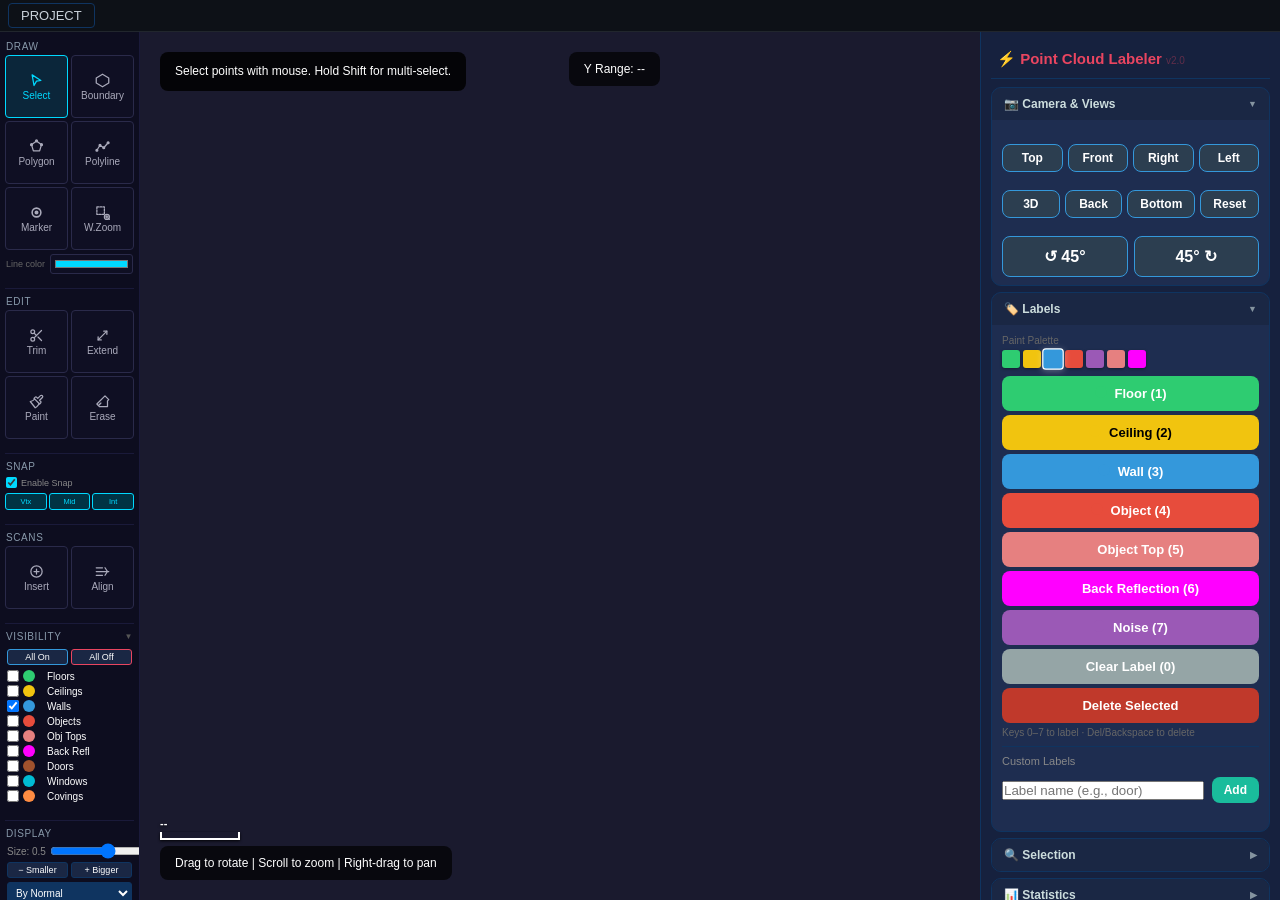
==== commit f1dca4c5: "Add standalone Marker tool for placing circle markers New Marker tool (M key) places circle markers " ====
--- a/tools/server/PointCloudLabeler.html
+++ b/tools/server/PointCloudLabeler.html
@@ -836,6 +836,10 @@
                     <svg viewBox="0 0 24 24" fill="none" stroke="currentColor" stroke-width="2" stroke-linecap="round" stroke-linejoin="round"><polyline points="3,18 8,10 14,14 21,6"/><circle cx="3" cy="18" r="1.5" fill="currentColor"/><circle cx="8" cy="10" r="1.5" fill="currentColor"/><circle cx="14" cy="14" r="1.5" fill="currentColor"/><circle cx="21" cy="6" r="1.5" fill="currentColor"/></svg>
                     Polyline
                 </div>
+                <div class="tool-btn" id="tool-marker" onclick="setTool('marker')" title="Place Marker (M)">
+                    <svg viewBox="0 0 24 24" fill="none" stroke="currentColor" stroke-width="2.5" stroke-linecap="round" stroke-linejoin="round"><circle cx="12" cy="12" r="7"/><circle cx="12" cy="12" r="2" fill="currentColor"/></svg>
+                    Marker
+                </div>
                 <div class="tool-btn" id="tool-windowzoom" onclick="setTool('windowzoom')" title="Window Zoom (W) — drag a rectangle to zoom in">
                     <svg viewBox="0 0 24 24" fill="none" stroke="currentColor" stroke-width="2" stroke-linecap="round" stroke-linejoin="round"><rect x="3" y="3" width="12" height="12" stroke-dasharray="3,2"/><circle cx="19" cy="19" r="4"/><line x1="21.5" y1="21.5" x2="23" y2="23"/><line x1="17" y1="19" x2="21" y2="19"/><line x1="19" y1="17" x2="19" y2="21"/></svg>
                     W.Zoom
@@ -1417,7 +1421,7 @@
             points = []; labels = []; normals = []; rgbColors = []; scanIds = [];
             deletedIndices.clear(); selectedIndices.clear();
             numScans = 0; currentFilename = null; originalData = null;
-            guideLines = [];
+            guideLines = []; guideMarkers = [];
             if (guideLinesGroup) { scene.remove(guideLinesGroup); guideLinesGroup = null; }
             if (pointCloud) { scene.remove(pointCloud); pointCloud = null; }
             if (roomOutlineGroup) { scene.remove(roomOutlineGroup); roomOutlineGroup = null; }
@@ -1443,6 +1447,7 @@
 
         // Guide Lines state
         let guideLines = [];        // [{type:'polygon'|'polyline', points:[{x,y,z}...], closed:bool}]
+        let guideMarkers = [];      // [{x,y,z}, ...] standalone circle markers
         let guideLinesGroup = null;
         let activeGuidePoints = []; // vertices being placed for current polygon/polyline
         let isDrawingGuide = false;
@@ -1498,6 +1503,7 @@
                     `Undo: ${action.strokeType} (${action.changes.length} pts)`;
             } else if (action.type === 'guide') {
                 guideLines = action.prev;
+                if (action.prevMarkers) guideMarkers = action.prevMarkers;
                 rebuildGuideLines();
                 document.getElementById('selection-info').textContent = 'Undo: guide line change';
             } else if (action.type === 'boundary') {
@@ -1560,7 +1566,7 @@
             document.getElementById('tool-' + name)?.classList.add('active');
 
             const isConstruct   = (name === 'construct');
-            const isGuideDraw   = (name === 'polygon' || name === 'polyline');
+            const isGuideDraw   = (name === 'polygon' || name === 'polyline' || name === 'marker');
             const isTrimExtend  = (name === 'trim'    || name === 'extend');
             const isWindowZoom  = (name === 'windowzoom');
 
@@ -1583,6 +1589,7 @@
             if (info) {
                 if (name === 'polygon')   info.textContent = 'Guide Polygon: click vertices — click near 1st point or Esc to close';
                 else if (name === 'polyline') info.textContent = 'Guide Line: click to place points — right-click or Esc to finish';
+                else if (name === 'marker')   info.textContent = 'Marker: click to place circle markers — connect later with Polyline (snaps to markers)';
                 else if (name === 'trim')     info.textContent = 'Trim: click on a guide line segment to trim at intersection';
                 else if (name === 'extend')   info.textContent = 'Extend: click near a guide line endpoint to extend to nearest guide';
                 else if (name === 'construct') info.textContent = 'Boundary: click vertices — Esc to close & apply as room boundary';
@@ -1673,7 +1680,12 @@
             // Use distance from camera to scene center as reference
             const camDist = camera ? camera.position.distanceTo(
                 new THREE.Vector3(sceneCenter.x, sceneCenter.y, sceneCenter.z)) : 10;
-            const spriteScale = camDist * 0.025; // ~2.5% of view distance
+            const spriteScale = camDist * 0.015; // ~1.5% of view distance
+
+            // Draw standalone markers
+            if (guideMarkers.length > 0) {
+                addVertexCircles(guideLinesGroup, guideMarkers, guideVertexTex, spriteScale);
+            }
 
             // Draw committed guide lines
             guideLines.forEach(guide => {
@@ -1739,6 +1751,9 @@
                 if (d2 < bestDist2) { bestDist2 = d2; bestPt = pt; }
             };
 
+            // Snap to standalone markers
+            if (snapTypes.vertex) guideMarkers.forEach(p => checkPt(p));
+
             guideLines.forEach(guide => {
                 const pts = guide.points;
                 if (snapTypes.vertex) pts.forEach(p => checkPt(p));
@@ -1815,6 +1830,15 @@
         function handleGuideToolClick(event) {
             const pos = drawSnapTarget || getClickWorldPos(event);
             if (!pos) return;
+
+            if (activeTool === 'marker') {
+                pushUndo({ type: 'guide', prev: JSON.parse(JSON.stringify(guideLines)), prevMarkers: JSON.parse(JSON.stringify(guideMarkers)) });
+                guideMarkers.push({ x: pos.x, y: pos.y, z: pos.z });
+                rebuildGuideLines();
+                document.getElementById('selection-info').textContent =
+                    `Marker placed (${guideMarkers.length} total). Switch to Polyline to connect.`;
+                return;
+            }
 
             if (activeTool === 'polygon' || activeTool === 'polyline') {
                 // Close polygon if clicking near first point
@@ -2252,7 +2276,7 @@
             }
 
             const isGuideActive = (activeTool === 'polygon' || activeTool === 'polyline'
-                                || activeTool === 'trim'    || activeTool === 'extend');
+                                || activeTool === 'marker'  || activeTool === 'trim'    || activeTool === 'extend');
 
             if (!drawMode && !isGuideActive) return;
 
@@ -3295,9 +3319,13 @@
                 computePointDistances();
             }
 
-            // Restore guide lines if saved
+            // Restore guide lines and markers if saved
             if (data.guide_lines && Array.isArray(data.guide_lines)) {
                 guideLines = data.guide_lines;
+                rebuildGuideLines();
+            }
+            if (data.guide_markers && Array.isArray(data.guide_markers)) {
+                guideMarkers = data.guide_markers;
                 rebuildGuideLines();
             }
 
@@ -4565,9 +4593,9 @@
                 return;
             }
 
-            // ── Guide tools intercept (polygon, polyline, trim, extend) ───────
+            // ── Guide tools intercept (polygon, polyline, marker, trim, extend) ───
             if (activeTool === 'polygon' || activeTool === 'polyline'
-             || activeTool === 'trim'    || activeTool === 'extend') {
+             || activeTool === 'marker'  || activeTool === 'trim'    || activeTool === 'extend') {
                 if (!wasDrag) handleGuideToolClick(event);
                 return;
             }
@@ -4790,6 +4818,8 @@
                 setTool('polygon');
             } else if (event.key === 'l' || event.key === 'L') {
                 setTool('polyline');
+            } else if (event.key === 'm' || event.key === 'M') {
+                setTool('marker');
             } else if (event.key === 't' || event.key === 'T') {
                 setTool('trim');
             } else if ((event.key === 'x' || event.key === 'X') && !event.ctrlKey) {
@@ -5200,6 +5230,7 @@
                 num_points: pts.length,
                 custom_labels: customLabels.map(l => ({ id: l.id, name: l.name })),
                 guide_lines: guideLines,
+                guide_markers: guideMarkers,
                 saved_at: new Date().toISOString()
             };
             if (meshFaces) data.faces = meshFaces;
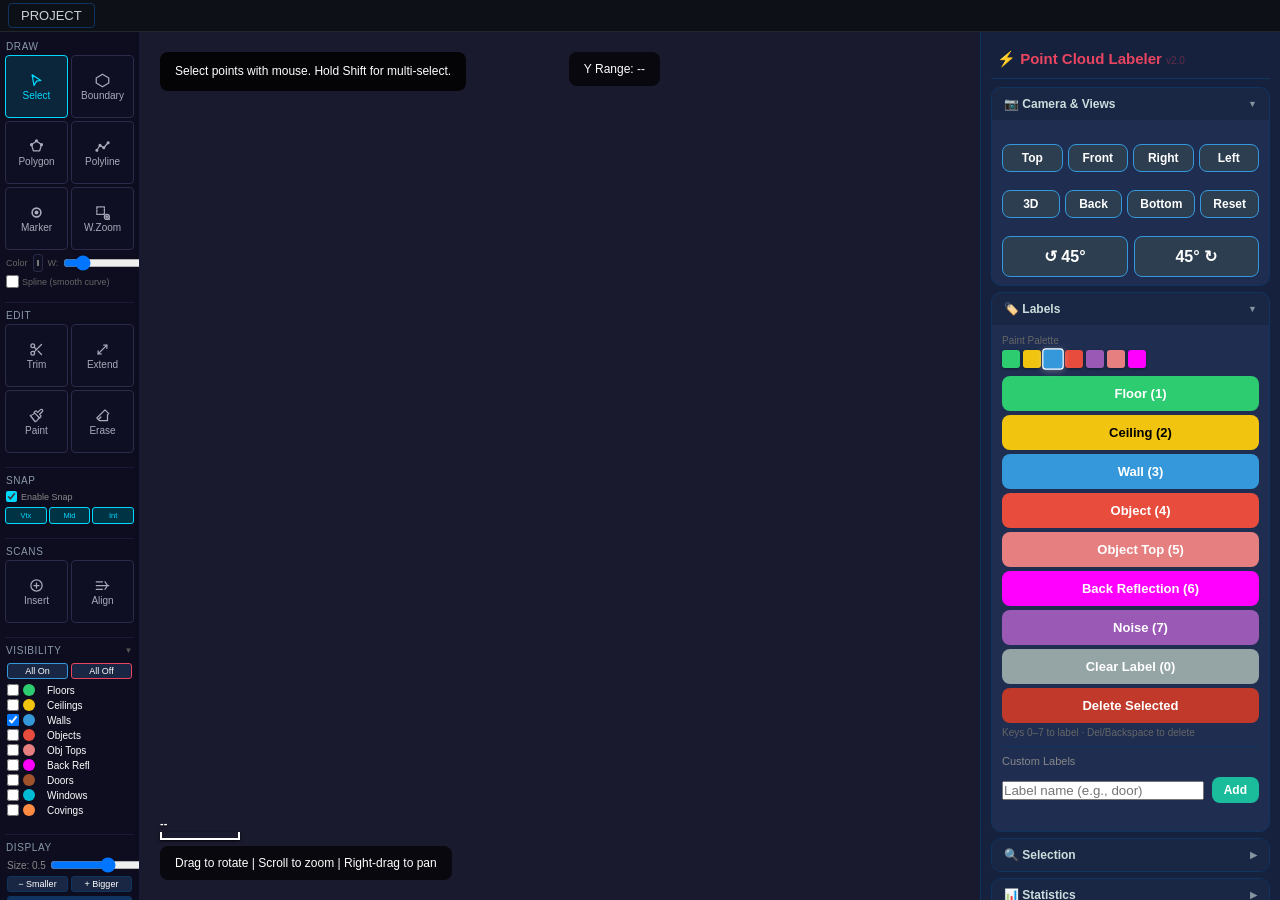
==== commit cf7877a6: "Add line width slider, color picker, and spline toggle for guide lines Guide lines now render as 3D " ====
--- a/tools/server/PointCloudLabeler.html
+++ b/tools/server/PointCloudLabeler.html
@@ -846,13 +846,26 @@
                 </div>
             </div>
 
-            <!-- Guide line color picker -->
-            <div style="display:flex;align-items:center;gap:5px;margin-top:4px;padding:0 1px;">
-                <label for="guide-color-picker" style="font-size:9px;color:#666;white-space:nowrap;">Line color</label>
-                <input type="color" id="guide-color-picker" value="#00d9ff"
-                       onchange="setGuideColor(this.value)"
-                       title="Guide line color"
-                       style="flex:1;height:20px;border:1px solid #2a2a4a;border-radius:3px;padding:1px 2px;background:#0f0f23;cursor:pointer;">
+            <!-- Guide line settings -->
+            <div style="margin-top:4px;padding:0 1px;">
+                <div style="display:flex;align-items:center;gap:5px;">
+                    <label for="guide-color-picker" style="font-size:9px;color:#666;white-space:nowrap;">Color</label>
+                    <input type="color" id="guide-color-picker" value="#00d9ff"
+                           onchange="setGuideColor(this.value)"
+                           title="Guide line color"
+                           style="width:32px;height:18px;border:1px solid #2a2a4a;border-radius:3px;padding:1px;background:#0f0f23;cursor:pointer;">
+                    <label style="font-size:9px;color:#666;white-space:nowrap;">W:</label>
+                    <input type="range" id="guide-width-slider" min="1" max="20" step="1" value="3"
+                           oninput="setGuideWidth(this.value)"
+                           style="flex:1;height:12px;">
+                    <span id="guide-width-value" style="font-size:9px;color:#888;min-width:16px;">3</span>
+                </div>
+                <div style="display:flex;align-items:center;gap:5px;margin-top:3px;">
+                    <label style="font-size:9px;color:#666;display:flex;align-items:center;gap:3px;cursor:pointer;">
+                        <input type="checkbox" id="guide-spline-toggle" onchange="toggleGuideSpline(this.checked)" style="margin:0;">
+                        <span>Spline (smooth curve)</span>
+                    </label>
+                </div>
             </div>
 
             <div class="tool-separator"></div>
@@ -1454,6 +1467,8 @@
         let snapEnabled = true;
         let snapTypes = { vertex: true, midpoint: true, intersect: true };
         let guideLineColor = 0x00d9ff;  // user-selectable guide line color
+        let guideLineWidth = 3;         // tube thickness in mm (radius = width/2 * 0.001)
+        let guideSpline = false;        // smooth spline through vertices
 
         // View lock state
         let viewLocked = false;
@@ -1541,6 +1556,15 @@
             guideLineColor = parseInt(hex.replace('#', ''), 16);
             if (scene) rebuildGuideLines();
         }
+        function setGuideWidth(val) {
+            guideLineWidth = parseInt(val);
+            document.getElementById('guide-width-value').textContent = val;
+            if (scene) rebuildGuideLines();
+        }
+        function toggleGuideSpline(on) {
+            guideSpline = on;
+            if (scene) rebuildGuideLines();
+        }
 
         function toggleViewLock() {
             viewLocked = !viewLocked;
@@ -1672,15 +1696,42 @@
             });
         }
 
+        // Build a tube mesh along a path of points
+        function buildGuideTube(group, pathPts, color, radius, closed, useSpline) {
+            const vec3s = pathPts.map(p => new THREE.Vector3(p.x, p.y, p.z));
+            if (closed && vec3s.length >= 3) vec3s.push(vec3s[0].clone());
+            if (vec3s.length < 2) return;
+
+            let curve;
+            if (useSpline && vec3s.length >= 3) {
+                curve = new THREE.CatmullRomCurve3(vec3s, false, 'centripetal', 0.5);
+            } else {
+                // Piecewise linear — use LineCurve3 segments joined
+                const curvePts = [];
+                const segs = Math.max(1, (vec3s.length - 1) * 4);
+                for (let i = 0; i <= segs; i++) {
+                    const t = i / segs;
+                    const idx = Math.min(Math.floor(t * (vec3s.length - 1)), vec3s.length - 2);
+                    const lt = t * (vec3s.length - 1) - idx;
+                    curvePts.push(new THREE.Vector3().lerpVectors(vec3s[idx], vec3s[idx + 1], lt));
+                }
+                curve = new THREE.CatmullRomCurve3(curvePts, false, 'centripetal', 0);
+            }
+
+            const tubeSeg = useSpline ? Math.max(32, vec3s.length * 12) : (vec3s.length - 1) * 4;
+            const tubeGeo = new THREE.TubeGeometry(curve, tubeSeg, radius, 6, false);
+            const tubeMat = new THREE.MeshBasicMaterial({ color, transparent: true, opacity: 0.85 });
+            group.add(new THREE.Mesh(tubeGeo, tubeMat));
+        }
+
         function rebuildGuideLines() {
             if (guideLinesGroup) scene.remove(guideLinesGroup);
             guideLinesGroup = new THREE.Group();
 
-            // Compute a sprite scale that stays roughly constant on screen
-            // Use distance from camera to scene center as reference
             const camDist = camera ? camera.position.distanceTo(
                 new THREE.Vector3(sceneCenter.x, sceneCenter.y, sceneCenter.z)) : 10;
-            const spriteScale = camDist * 0.015; // ~1.5% of view distance
+            const spriteScale = camDist * 0.015;
+            const tubeRadius = guideLineWidth * 0.002; // width slider → metres
 
             // Draw standalone markers
             if (guideMarkers.length > 0) {
@@ -1691,41 +1742,18 @@
             guideLines.forEach(guide => {
                 const pts = guide.points;
                 if (pts.length < 2) return;
-                const verts = [];
-                for (let i = 0; i < pts.length - 1; i++) {
-                    verts.push(pts[i].x, pts[i].y, pts[i].z, pts[i+1].x, pts[i+1].y, pts[i+1].z);
-                }
-                if (guide.closed && pts.length >= 3) {
-                    const l = pts[pts.length-1], f = pts[0];
-                    verts.push(l.x, l.y, l.z, f.x, f.y, f.z);
-                }
-                const geo = new THREE.BufferGeometry();
-                geo.setAttribute('position', new THREE.Float32BufferAttribute(verts, 3));
-                guideLinesGroup.add(new THREE.LineSegments(geo, new THREE.LineBasicMaterial({ color: guideLineColor, linewidth: 2 })));
-                // Circle markers at each vertex
+                buildGuideTube(guideLinesGroup, pts, guideLineColor, tubeRadius, guide.closed, guideSpline);
                 addVertexCircles(guideLinesGroup, pts, guideVertexTex, spriteScale);
             });
 
             // Draw active (in-progress) guide
             if (activeGuidePoints.length >= 1) {
-                const pts = activeGuidePoints;
-                if (pts.length >= 2 || drawSnapTarget) {
-                    const verts = [];
-                    for (let i = 0; i < pts.length - 1; i++) {
-                        verts.push(pts[i].x, pts[i].y, pts[i].z, pts[i+1].x, pts[i+1].y, pts[i+1].z);
-                    }
-                    if (drawSnapTarget && pts.length >= 1) {
-                        const last = pts[pts.length-1];
-                        verts.push(last.x, last.y, last.z, drawSnapTarget.x, drawSnapTarget.y, drawSnapTarget.z);
-                    }
-                    if (verts.length >= 6) {
-                        const geo = new THREE.BufferGeometry();
-                        geo.setAttribute('position', new THREE.Float32BufferAttribute(verts, 3));
-                        guideLinesGroup.add(new THREE.LineSegments(geo, new THREE.LineBasicMaterial({ color: 0xffcc00, linewidth: 2 })));
-                    }
-                }
-                // Circle markers at active vertices
-                addVertexCircles(guideLinesGroup, pts, guideVertexTexActive, spriteScale * 1.2);
+                const pts = [...activeGuidePoints];
+                if (drawSnapTarget) pts.push(drawSnapTarget);
+                if (pts.length >= 2) {
+                    buildGuideTube(guideLinesGroup, pts, 0xffcc00, tubeRadius, false, guideSpline);
+                }
+                addVertexCircles(guideLinesGroup, activeGuidePoints, guideVertexTexActive, spriteScale * 1.2);
             }
 
             scene.add(guideLinesGroup);
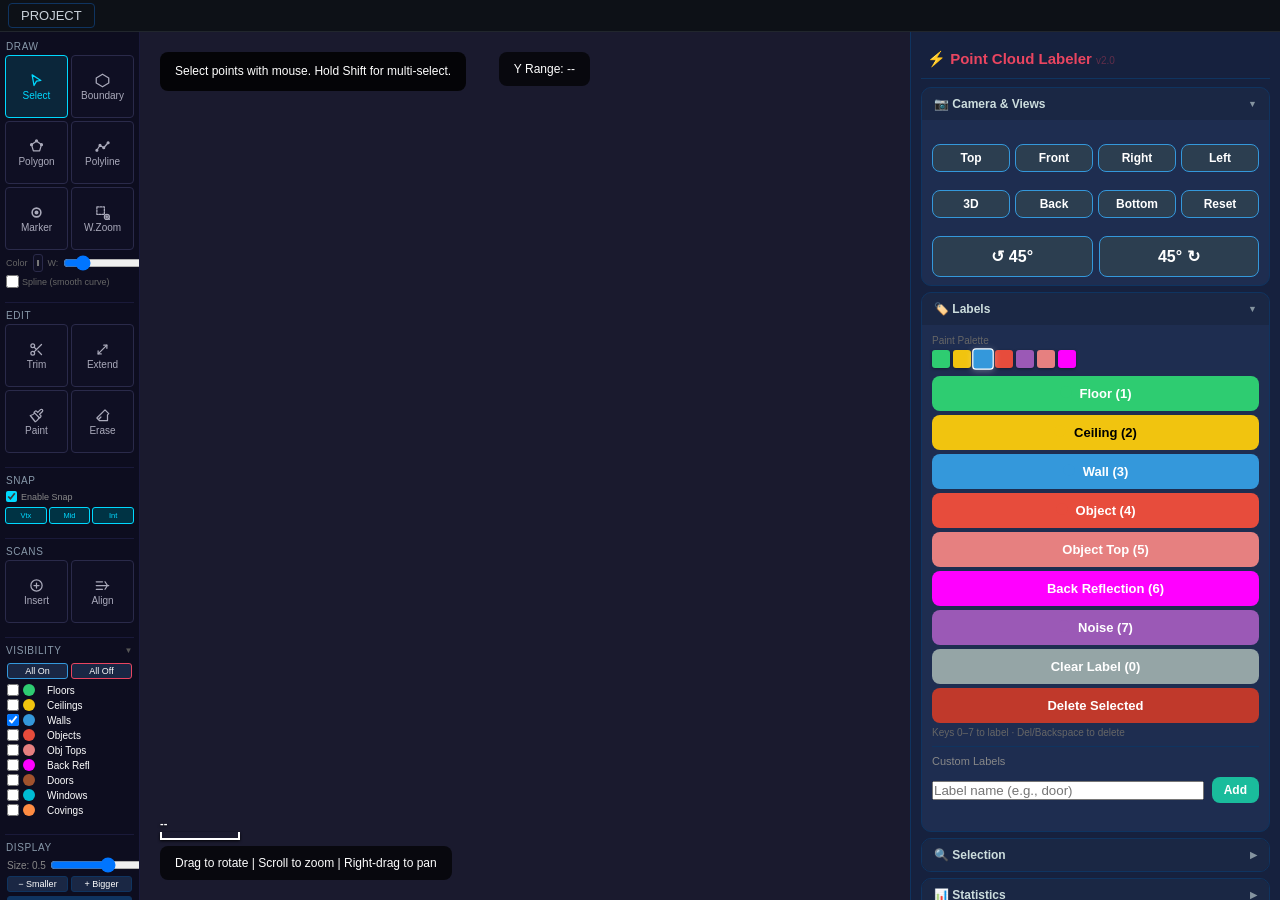
==== commit e7ea4621: "Widen left sidebar from 300px to 370px Co-Authored-By: Claude Opus 4.6 <noreply@anthropic.com>" ====
--- a/tools/server/PointCloudLabeler.html
+++ b/tools/server/PointCloudLabeler.html
@@ -100,7 +100,7 @@
         }
         #viewer { flex: 1; position: relative; }
         #sidebar {
-            width: 300px;
+            width: 370px;
             background: #16213e;
             padding: 20px;
             overflow-y: auto;
@@ -781,14 +781,8 @@
                     <span>Open from Server…</span>
                 </div>
                 <div class="menu-sep"></div>
-                <div class="menu-dropdown-item" onclick="closeMenus(); saveLocal()">
-                    <span>Save Local</span><span class="shortcut">Ctrl+S</span>
-                </div>
-                <div class="menu-dropdown-item" onclick="closeMenus(); saveToServer()">
-                    <span>Save to Server</span><span class="shortcut">Ctrl+Shift+S</span>
-                </div>
-                <div class="menu-dropdown-item" onclick="closeMenus(); saveToServerAs()">
-                    <span>Save to Server As…</span>
+                <div class="menu-dropdown-item" onclick="closeMenus(); showSaveDialog()">
+                    <span>Save Project…</span><span class="shortcut">Ctrl+S</span>
                 </div>
                 <div class="menu-sep"></div>
                 <div class="menu-dropdown-item" onclick="closeMenus(); exportGLB()">
@@ -1330,6 +1324,58 @@
             </div>
 
             <!-- Open-from-server modal -->
+            <!-- Save Project modal -->
+            <div id="save-modal" style="display:none;position:fixed;inset:0;
+                background:rgba(0,0,0,0.6);z-index:500;align-items:center;justify-content:center;">
+                <div style="background:#0d1a2e;border:1px solid #00d9ff;border-radius:12px;
+                            padding:20px;width:420px;box-shadow:0 8px 40px rgba(0,0,0,0.8);">
+                    <div style="display:flex;justify-content:space-between;align-items:center;margin-bottom:14px;">
+                        <span style="font-weight:700;color:#00d9ff;font-size:14px;">💾 Save Project</span>
+                        <span onclick="hideSaveDialog()" style="cursor:pointer;color:#666;font-size:20px;line-height:1;">✕</span>
+                    </div>
+
+                    <!-- Destination toggle -->
+                    <div style="display:flex;gap:0;margin-bottom:14px;border-radius:8px;overflow:hidden;border:1px solid #0f3460;">
+                        <button id="save-dest-server" onclick="setSaveDest('server')"
+                            style="flex:1;padding:8px;font-size:12px;font-weight:600;cursor:pointer;
+                                   background:#1f6feb;color:#fff;border:none;">🌐 Server</button>
+                        <button id="save-dest-local" onclick="setSaveDest('local')"
+                            style="flex:1;padding:8px;font-size:12px;font-weight:600;cursor:pointer;
+                                   background:#1a2744;color:#888;border:none;">💻 Local Download</button>
+                    </div>
+
+                    <!-- Server folder picker -->
+                    <div id="save-server-options">
+                        <div style="font-size:11px;color:#888;margin-bottom:4px;">Project Folder</div>
+                        <div style="display:flex;gap:6px;margin-bottom:10px;">
+                            <select id="save-project-select"
+                                style="flex:1;padding:6px 8px;background:#1a2744;color:#fff;border:1px solid #0f3460;border-radius:6px;font-size:12px;">
+                                <option value="">Root (no folder)</option>
+                            </select>
+                            <button onclick="createNewProjectFromSave()"
+                                style="padding:6px 10px;background:#1a2744;color:#00d9ff;border:1px solid #0f3460;border-radius:6px;font-size:11px;cursor:pointer;white-space:nowrap;">+ New</button>
+                        </div>
+                    </div>
+
+                    <!-- Filename -->
+                    <div style="font-size:11px;color:#888;margin-bottom:4px;">Filename</div>
+                    <input id="save-filename" type="text" placeholder="my_scan.json"
+                        style="width:100%;padding:8px 10px;background:#1a2744;color:#fff;border:1px solid #0f3460;
+                               border-radius:6px;font-size:13px;margin-bottom:14px;box-sizing:border-box;">
+
+                    <!-- Status -->
+                    <div id="save-status" style="font-size:11px;color:#888;margin-bottom:10px;min-height:16px;"></div>
+
+                    <!-- Buttons -->
+                    <div style="display:flex;gap:8px;justify-content:flex-end;">
+                        <button onclick="hideSaveDialog()"
+                            style="padding:8px 16px;background:#1a2744;color:#aaa;border:1px solid #0f3460;border-radius:6px;font-size:12px;cursor:pointer;">Cancel</button>
+                        <button id="save-confirm-btn" onclick="confirmSave()"
+                            style="padding:8px 20px;background:#1f6feb;color:#fff;border:none;border-radius:6px;font-size:12px;font-weight:600;cursor:pointer;">Save</button>
+                    </div>
+                </div>
+            </div>
+
             <div id="open-server-modal" style="display:none;position:fixed;inset:0;
                 background:rgba(0,0,0,0.6);z-index:500;align-items:center;justify-content:center;">
                 <div style="background:#0d1a2e;border:1px solid #00d9ff;border-radius:12px;
@@ -5266,25 +5312,100 @@
             return data;
         }
 
-        function saveLocal() {
+        // ── Unified Save Dialog ───────────────────────────────────────────────
+        let saveDest = 'server'; // 'server' | 'local'
+
+        async function showSaveDialog() {
             if (points.length === 0) { alert('No data to save'); return; }
-            const name = currentFilename || 'pointcloud.json';
-            downloadJSON(buildSaveData(), name);
-            document.getElementById('selection-info').textContent = `Saved locally as ${name}`;
-        }
-
-        async function saveToServer(nameOverride) {
-            if (points.length === 0) { alert('No data to save'); return; }
-            const info = document.getElementById('selection-info');
-            const saveName = nameOverride || currentFilename || '';
-            info.textContent = saveName ? `Saving as ${saveName}…` : 'Saving to server…';
+            const modal = document.getElementById('save-modal');
+            modal.style.display = 'flex';
+            document.getElementById('save-filename').value =
+                currentFilename || 'my_scan.json';
+            document.getElementById('save-status').textContent = '';
+            setSaveDest('server');
+            // Populate project folders
+            const sel = document.getElementById('save-project-select');
+            sel.innerHTML = '<option value="">Root (no folder)</option>';
+            try {
+                const res = await fetch(SERVER_BASE + '/list_projects.php', { headers: { 'X-API-Key': API_KEY } });
+                if (res.ok) {
+                    const { projects } = await res.json();
+                    (projects || []).forEach(p => {
+                        const opt = document.createElement('option');
+                        opt.value = p; opt.textContent = '📁 ' + p;
+                        sel.appendChild(opt);
+                    });
+                }
+            } catch(e) {}
+            // Pre-select current project
+            if (currentProject) sel.value = currentProject;
+        }
+
+        function hideSaveDialog() {
+            document.getElementById('save-modal').style.display = 'none';
+        }
+
+        function setSaveDest(dest) {
+            saveDest = dest;
+            const serverBtn = document.getElementById('save-dest-server');
+            const localBtn  = document.getElementById('save-dest-local');
+            const serverOpts = document.getElementById('save-server-options');
+            if (dest === 'server') {
+                serverBtn.style.background = '#1f6feb'; serverBtn.style.color = '#fff';
+                localBtn.style.background = '#1a2744'; localBtn.style.color = '#888';
+                serverOpts.style.display = 'block';
+            } else {
+                localBtn.style.background = '#1f6feb'; localBtn.style.color = '#fff';
+                serverBtn.style.background = '#1a2744'; serverBtn.style.color = '#888';
+                serverOpts.style.display = 'none';
+            }
+        }
+
+        function createNewProjectFromSave() {
+            const name = prompt('New project folder name:');
+            if (!name) return;
+            const clean = name.replace(/[^a-zA-Z0-9_\- ]/g, '').trim();
+            if (!clean) { alert('Invalid folder name'); return; }
+            const sel = document.getElementById('save-project-select');
+            // Add if not exists
+            const exists = Array.from(sel.options).some(o => o.value === clean);
+            if (!exists) {
+                const opt = document.createElement('option');
+                opt.value = clean; opt.textContent = '📁 ' + clean;
+                sel.appendChild(opt);
+            }
+            sel.value = clean;
+        }
+
+        async function confirmSave() {
+            let filename = document.getElementById('save-filename').value.trim();
+            if (!filename) { alert('Please enter a filename'); return; }
+            if (!filename.endsWith('.json')) filename += '.json';
+            const statusEl = document.getElementById('save-status');
+            const btn = document.getElementById('save-confirm-btn');
+
+            if (saveDest === 'local') {
+                downloadJSON(buildSaveData(), filename);
+                statusEl.textContent = '✓ Downloaded as ' + filename;
+                statusEl.style.color = '#22c55e';
+                currentFilename = filename;
+                updateFilenameDisplay();
+                document.getElementById('selection-info').textContent = `Saved locally as ${filename}`;
+                setTimeout(hideSaveDialog, 800);
+                return;
+            }
+
+            // Server save
+            const project = document.getElementById('save-project-select').value;
+            btn.disabled = true; btn.textContent = 'Saving…';
+            statusEl.textContent = 'Uploading to server…'; statusEl.style.color = '#888';
             try {
                 const body = JSON.stringify(buildSaveData());
                 let url = SERVER_BASE + '/upload.php';
                 const params = [];
-                if (saveName) params.push('filename=' + encodeURIComponent(saveName));
-                if (currentProject) params.push('project=' + encodeURIComponent(currentProject));
-                if (params.length) url += '?' + params.join('&');
+                params.push('filename=' + encodeURIComponent(filename));
+                if (project) params.push('project=' + encodeURIComponent(project));
+                url += '?' + params.join('&');
                 const res = await fetch(url, {
                     method: 'POST',
                     headers: { 'Content-Type': 'application/json', 'X-API-Key': API_KEY },
@@ -5294,21 +5415,25 @@
                 const result = await res.json();
                 if (!result.success) throw new Error(result.error || 'Unknown error');
                 currentFilename = result.filename;
+                currentProject = project || '';
                 updateFilenameDisplay();
-                info.textContent = `Saved to server as ${result.filename}`;
+                statusEl.textContent = '✓ Saved to server' + (project ? ` in ${project}/` : '') + ` as ${result.filename}`;
+                statusEl.style.color = '#22c55e';
+                document.getElementById('selection-info').textContent =
+                    `Saved to server${project ? ' [' + project + ']' : ''}: ${result.filename}`;
+                setTimeout(hideSaveDialog, 1200);
             } catch (err) {
-                alert('Save to server failed: ' + err.message);
-                info.textContent = 'Server save failed.';
-            }
-        }
-
-        function saveToServerAs() {
-            if (points.length === 0) { alert('No data to save'); return; }
-            const defaultName = currentFilename || 'my_scan.json';
-            const name = prompt('Save to server as:', defaultName);
-            if (!name) return;
-            saveToServer(name);
-        }
+                statusEl.textContent = '✗ ' + err.message;
+                statusEl.style.color = '#ef4444';
+            } finally {
+                btn.disabled = false; btn.textContent = 'Save';
+            }
+        }
+
+        // Keep Ctrl+S shortcut working
+        function saveLocal() { showSaveDialog(); }
+        function saveToServer() { showSaveDialog(); }
+        function saveToServerAs() { showSaveDialog(); }
 
         // ── File Manager ────────────────────────────────────────────────────────
         let fmCurrentPath = '';
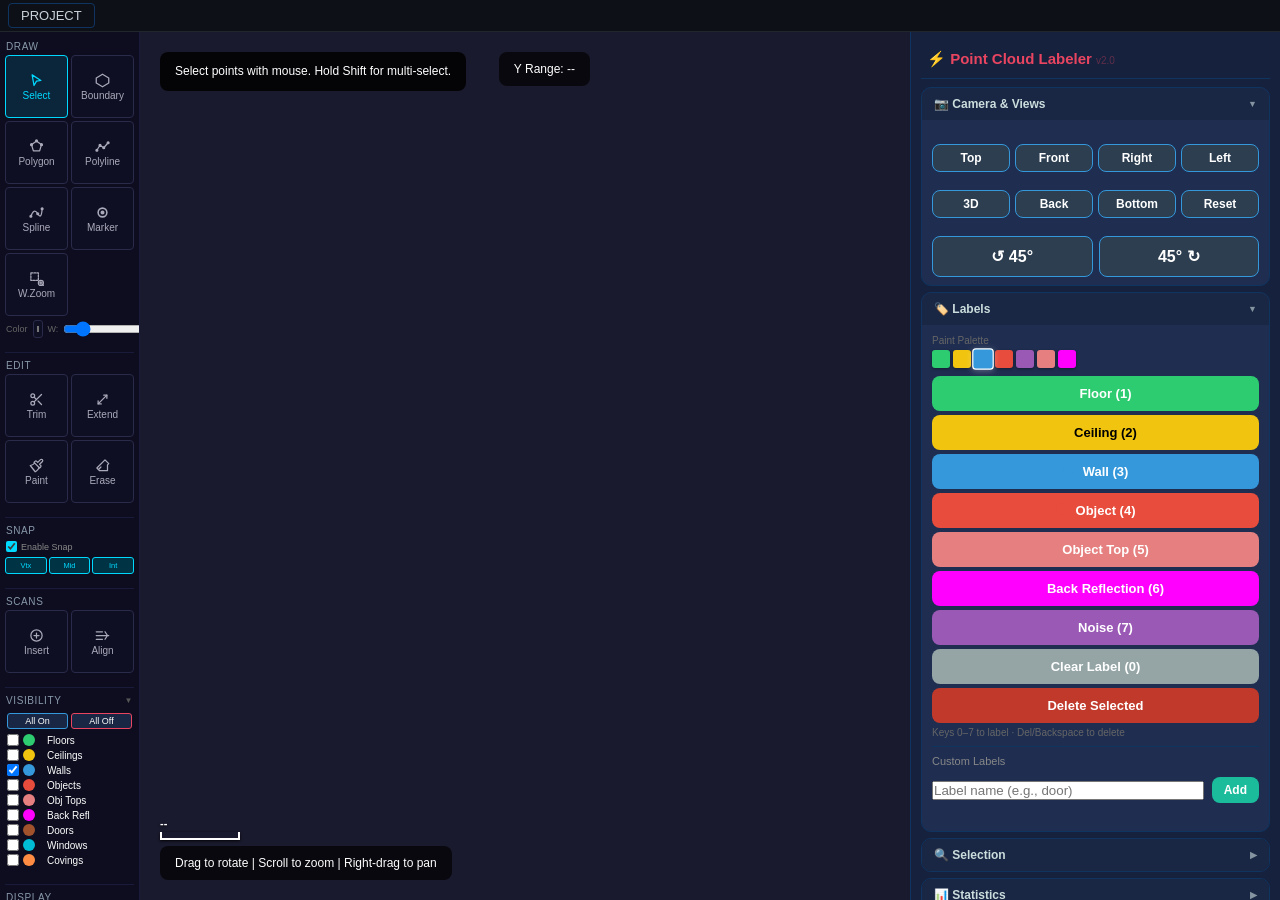
==== commit abdf3a8d: "Complete spline as separate tool, add camera heatmap, density lines, markers, save dialog - Spline t" ====
--- a/tools/server/PointCloudLabeler.html
+++ b/tools/server/PointCloudLabeler.html
@@ -830,6 +830,10 @@
                     <svg viewBox="0 0 24 24" fill="none" stroke="currentColor" stroke-width="2" stroke-linecap="round" stroke-linejoin="round"><polyline points="3,18 8,10 14,14 21,6"/><circle cx="3" cy="18" r="1.5" fill="currentColor"/><circle cx="8" cy="10" r="1.5" fill="currentColor"/><circle cx="14" cy="14" r="1.5" fill="currentColor"/><circle cx="21" cy="6" r="1.5" fill="currentColor"/></svg>
                     Polyline
                 </div>
+                <div class="tool-btn" id="tool-spline" onclick="setTool('spline')" title="Spline Curve (S)">
+                    <svg viewBox="0 0 24 24" fill="none" stroke="currentColor" stroke-width="2" stroke-linecap="round" stroke-linejoin="round"><path d="M3 18 Q8 4, 14 14 T21 6"/><circle cx="3" cy="18" r="1.5" fill="currentColor"/><circle cx="14" cy="14" r="1.5" fill="currentColor"/><circle cx="21" cy="6" r="1.5" fill="currentColor"/></svg>
+                    Spline
+                </div>
                 <div class="tool-btn" id="tool-marker" onclick="setTool('marker')" title="Place Marker (M)">
                     <svg viewBox="0 0 24 24" fill="none" stroke="currentColor" stroke-width="2.5" stroke-linecap="round" stroke-linejoin="round"><circle cx="12" cy="12" r="7"/><circle cx="12" cy="12" r="2" fill="currentColor"/></svg>
                     Marker
@@ -853,12 +857,6 @@
                            oninput="setGuideWidth(this.value)"
                            style="flex:1;height:12px;">
                     <span id="guide-width-value" style="font-size:9px;color:#888;min-width:16px;">3</span>
-                </div>
-                <div style="display:flex;align-items:center;gap:5px;margin-top:3px;">
-                    <label style="font-size:9px;color:#666;display:flex;align-items:center;gap:3px;cursor:pointer;">
-                        <input type="checkbox" id="guide-spline-toggle" onchange="toggleGuideSpline(this.checked)" style="margin:0;">
-                        <span>Spline (smooth curve)</span>
-                    </label>
                 </div>
             </div>
 
@@ -1514,7 +1512,6 @@
         let snapTypes = { vertex: true, midpoint: true, intersect: true };
         let guideLineColor = 0x00d9ff;  // user-selectable guide line color
         let guideLineWidth = 3;         // tube thickness in mm (radius = width/2 * 0.001)
-        let guideSpline = false;        // smooth spline through vertices
 
         // View lock state
         let viewLocked = false;
@@ -1607,10 +1604,6 @@
             document.getElementById('guide-width-value').textContent = val;
             if (scene) rebuildGuideLines();
         }
-        function toggleGuideSpline(on) {
-            guideSpline = on;
-            if (scene) rebuildGuideLines();
-        }
 
         function toggleViewLock() {
             viewLocked = !viewLocked;
@@ -1636,7 +1629,7 @@
             document.getElementById('tool-' + name)?.classList.add('active');
 
             const isConstruct   = (name === 'construct');
-            const isGuideDraw   = (name === 'polygon' || name === 'polyline' || name === 'marker');
+            const isGuideDraw   = (name === 'polygon' || name === 'polyline' || name === 'spline' || name === 'marker');
             const isTrimExtend  = (name === 'trim'    || name === 'extend');
             const isWindowZoom  = (name === 'windowzoom');
 
@@ -1659,6 +1652,7 @@
             if (info) {
                 if (name === 'polygon')   info.textContent = 'Guide Polygon: click vertices — click near 1st point or Esc to close';
                 else if (name === 'polyline') info.textContent = 'Guide Line: click to place points — right-click or Esc to finish';
+                else if (name === 'spline')   info.textContent = 'Spline: click control points — smooth curve drawn through them. Right-click or Esc to finish';
                 else if (name === 'marker')   info.textContent = 'Marker: click to place circle markers — connect later with Polyline (snaps to markers)';
                 else if (name === 'trim')     info.textContent = 'Trim: click on a guide line segment to trim at intersection';
                 else if (name === 'extend')   info.textContent = 'Extend: click near a guide line endpoint to extend to nearest guide';
@@ -1788,7 +1782,8 @@
             guideLines.forEach(guide => {
                 const pts = guide.points;
                 if (pts.length < 2) return;
-                buildGuideTube(guideLinesGroup, pts, guideLineColor, tubeRadius, guide.closed, guideSpline);
+                const isSpline = guide.type === 'spline';
+                buildGuideTube(guideLinesGroup, pts, guideLineColor, tubeRadius, guide.closed, isSpline);
                 addVertexCircles(guideLinesGroup, pts, guideVertexTex, spriteScale);
             });
 
@@ -1796,8 +1791,9 @@
             if (activeGuidePoints.length >= 1) {
                 const pts = [...activeGuidePoints];
                 if (drawSnapTarget) pts.push(drawSnapTarget);
+                const activeIsSpline = activeTool === 'spline';
                 if (pts.length >= 2) {
-                    buildGuideTube(guideLinesGroup, pts, 0xffcc00, tubeRadius, false, guideSpline);
+                    buildGuideTube(guideLinesGroup, pts, 0xffcc00, tubeRadius, false, activeIsSpline);
                 }
                 addVertexCircles(guideLinesGroup, activeGuidePoints, guideVertexTexActive, spriteScale * 1.2);
             }
@@ -1914,7 +1910,7 @@
                 return;
             }
 
-            if (activeTool === 'polygon' || activeTool === 'polyline') {
+            if (activeTool === 'polygon' || activeTool === 'polyline' || activeTool === 'spline') {
                 // Close polygon if clicking near first point
                 if (activeTool === 'polygon' && activeGuidePoints.length >= 3) {
                     const first = activeGuidePoints[0];
@@ -1933,14 +1929,15 @@
                 isDrawingGuide = true;
                 rebuildGuideLines();
                 const n = activeGuidePoints.length;
+                const toolLabel = activeTool === 'polygon' ? 'Polygon' : activeTool === 'spline' ? 'Spline' : 'Polyline';
                 if (n === 1) {
                     document.getElementById('selection-info').textContent =
                         activeTool === 'polygon'
                             ? 'Guide Polygon: click to add vertices — click near 1st point or Esc to close'
-                            : 'Guide Line: click to add points — right-click or Esc to finish';
+                            : `${toolLabel}: click to add points — right-click or Esc to finish`;
                 } else {
                     document.getElementById('selection-info').textContent =
-                        `${activeTool === 'polygon' ? 'Polygon' : 'Polyline'}: ${n} point${n===1?'':'s'}`;
+                        `${toolLabel}: ${n} point${n===1?'':'s'}`;
                 }
             } else if (activeTool === 'trim') {
                 const seg = findClosestGuideSegment(pos);
@@ -1956,11 +1953,13 @@
         function finishGuidePolyline() {
             if (activeGuidePoints.length < 2) { cancelGuideDraw(); return; }
             pushUndo({ type: 'guide', prev: JSON.parse(JSON.stringify(guideLines)) });
-            guideLines.push({ type: 'polyline', points: [...activeGuidePoints], closed: false });
+            const guideType = activeTool === 'spline' ? 'spline' : 'polyline';
+            guideLines.push({ type: guideType, points: [...activeGuidePoints], closed: false });
             activeGuidePoints = [];
             isDrawingGuide = false;
             rebuildGuideLines();
-            document.getElementById('selection-info').textContent = `Guide line added (${guideLines[guideLines.length-1].points.length} points).`;
+            const label = guideType === 'spline' ? 'Spline' : 'Guide line';
+            document.getElementById('selection-info').textContent = `${label} added (${guideLines[guideLines.length-1].points.length} points).`;
         }
 
         function cancelGuideDraw() {
@@ -2349,7 +2348,7 @@
                 return;
             }
 
-            const isGuideActive = (activeTool === 'polygon' || activeTool === 'polyline'
+            const isGuideActive = (activeTool === 'polygon' || activeTool === 'polyline' || activeTool === 'spline'
                                 || activeTool === 'marker'  || activeTool === 'trim'    || activeTool === 'extend');
 
             if (!drawMode && !isGuideActive) return;
@@ -3269,7 +3268,7 @@
             renderer.domElement.addEventListener('contextmenu', (e) => {
                 e.preventDefault();
                 // Show context menu during drawing sessions
-                const isGuideDrawing = (activeTool === 'polygon' || activeTool === 'polyline') && isDrawingGuide;
+                const isGuideDrawing = (activeTool === 'polygon' || activeTool === 'polyline' || activeTool === 'spline') && isDrawingGuide;
                 const isBoundaryDrawing = drawMode && drawnPoints3D.length > 0;
                 if (isGuideDrawing || isBoundaryDrawing) {
                     showDrawContextMenu(e, isGuideDrawing, isBoundaryDrawing);
@@ -4667,8 +4666,8 @@
                 return;
             }
 
-            // ── Guide tools intercept (polygon, polyline, marker, trim, extend) ───
-            if (activeTool === 'polygon' || activeTool === 'polyline'
+            // ── Guide tools intercept (polygon, polyline, spline, marker, trim, extend)
+            if (activeTool === 'polygon' || activeTool === 'polyline' || activeTool === 'spline'
              || activeTool === 'marker'  || activeTool === 'trim'    || activeTool === 'extend') {
                 if (!wasDrag) handleGuideToolClick(event);
                 return;
@@ -4866,7 +4865,7 @@
                         isDrawingGuide = false;
                         rebuildGuideLines();
                         document.getElementById('selection-info').textContent = 'Guide polygon closed.';
-                    } else if (activeTool === 'polyline' && activeGuidePoints.length >= 2) {
+                    } else if ((activeTool === 'polyline' || activeTool === 'spline') && activeGuidePoints.length >= 2) {
                         finishGuidePolyline();
                     } else {
                         cancelGuideDraw();
@@ -4892,6 +4891,8 @@
                 setTool('polygon');
             } else if (event.key === 'l' || event.key === 'L') {
                 setTool('polyline');
+            } else if (event.key === 's' || event.key === 'S') {
+                if (!event.ctrlKey) setTool('spline');
             } else if (event.key === 'm' || event.key === 'M') {
                 setTool('marker');
             } else if (event.key === 't' || event.key === 'T') {
